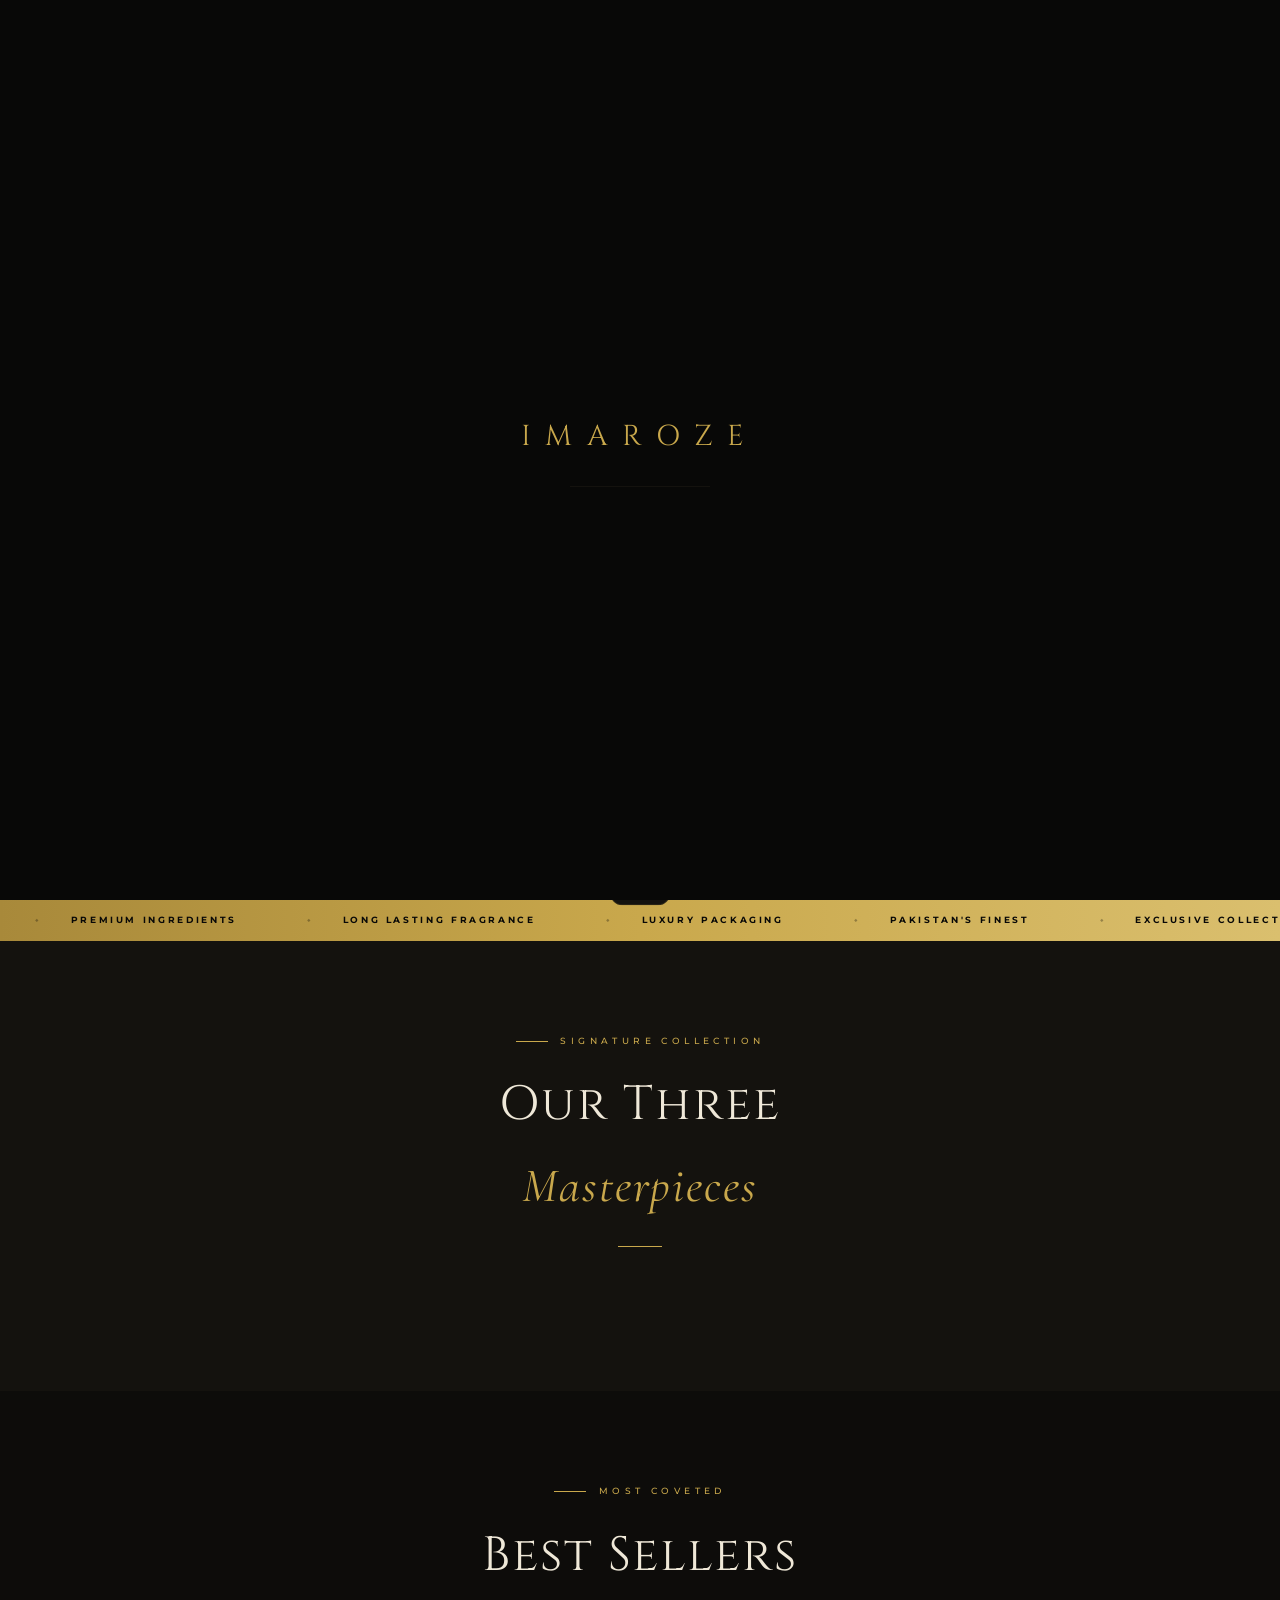
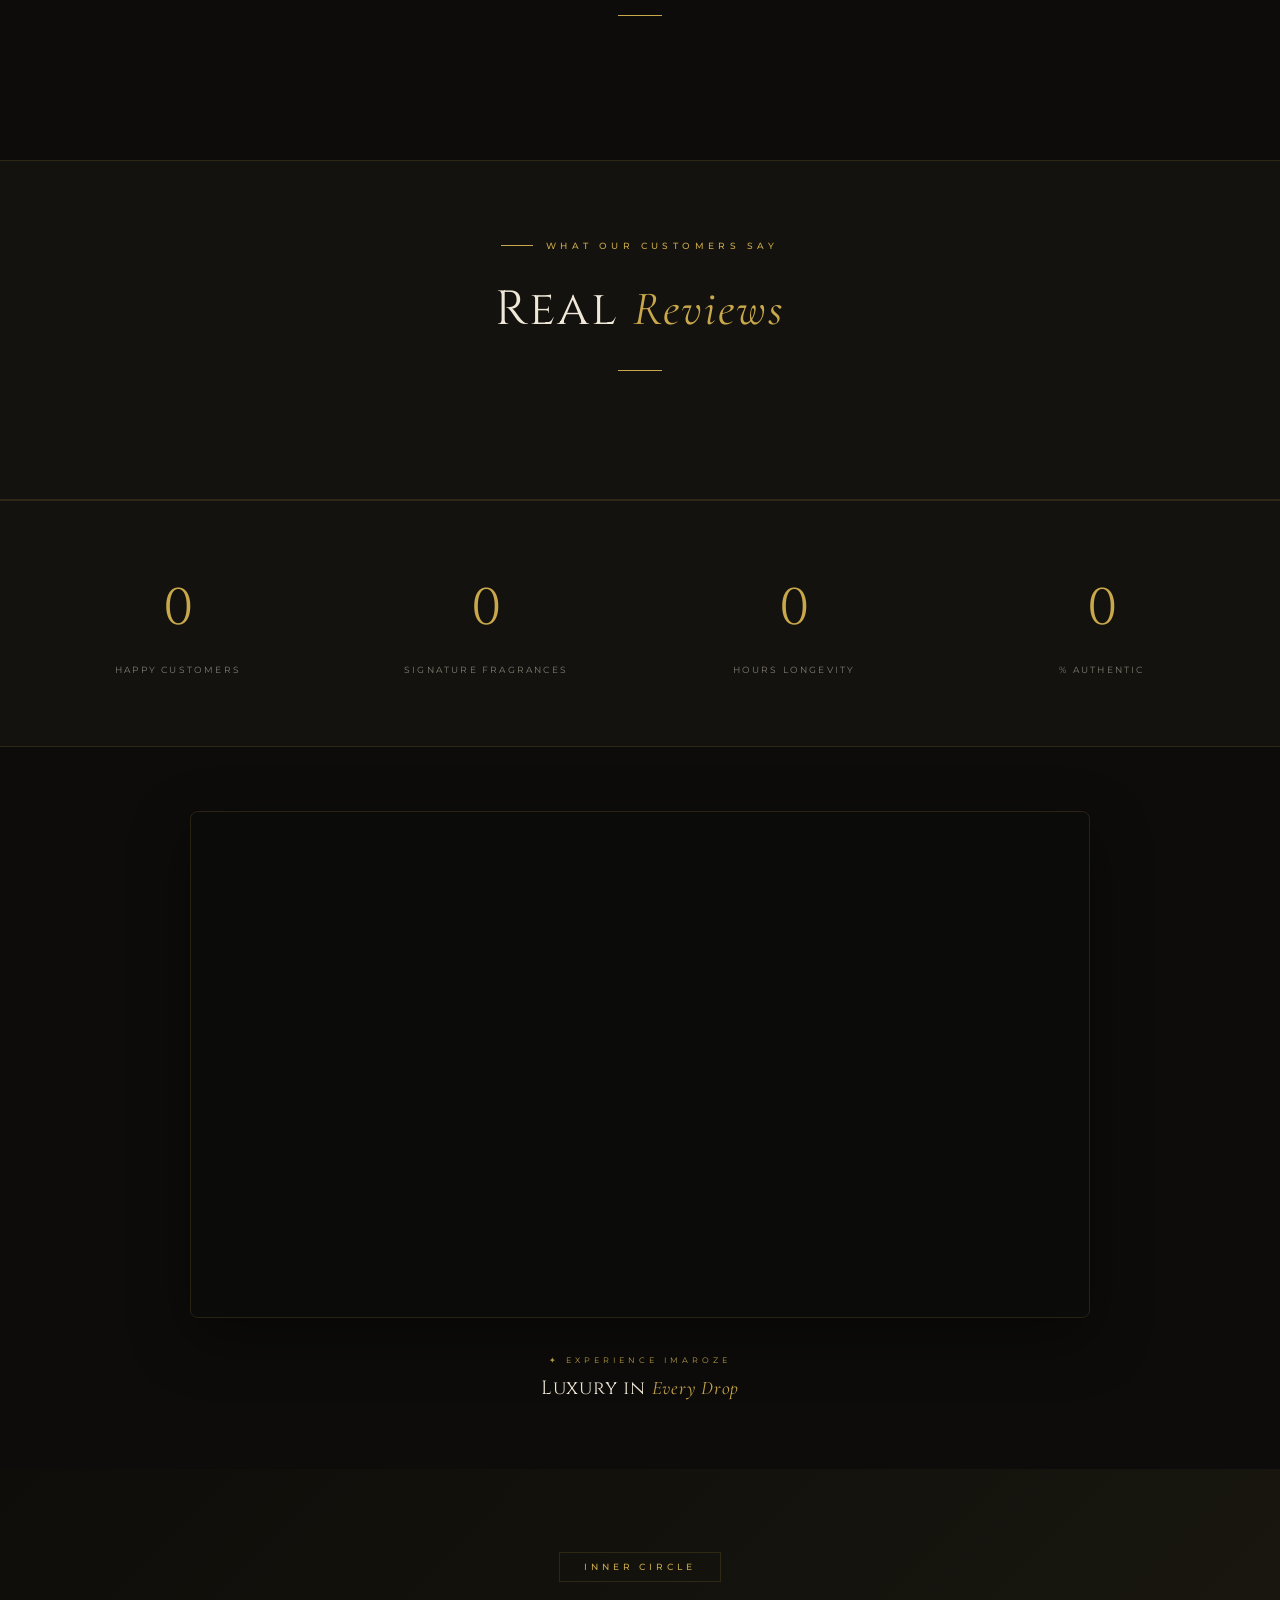
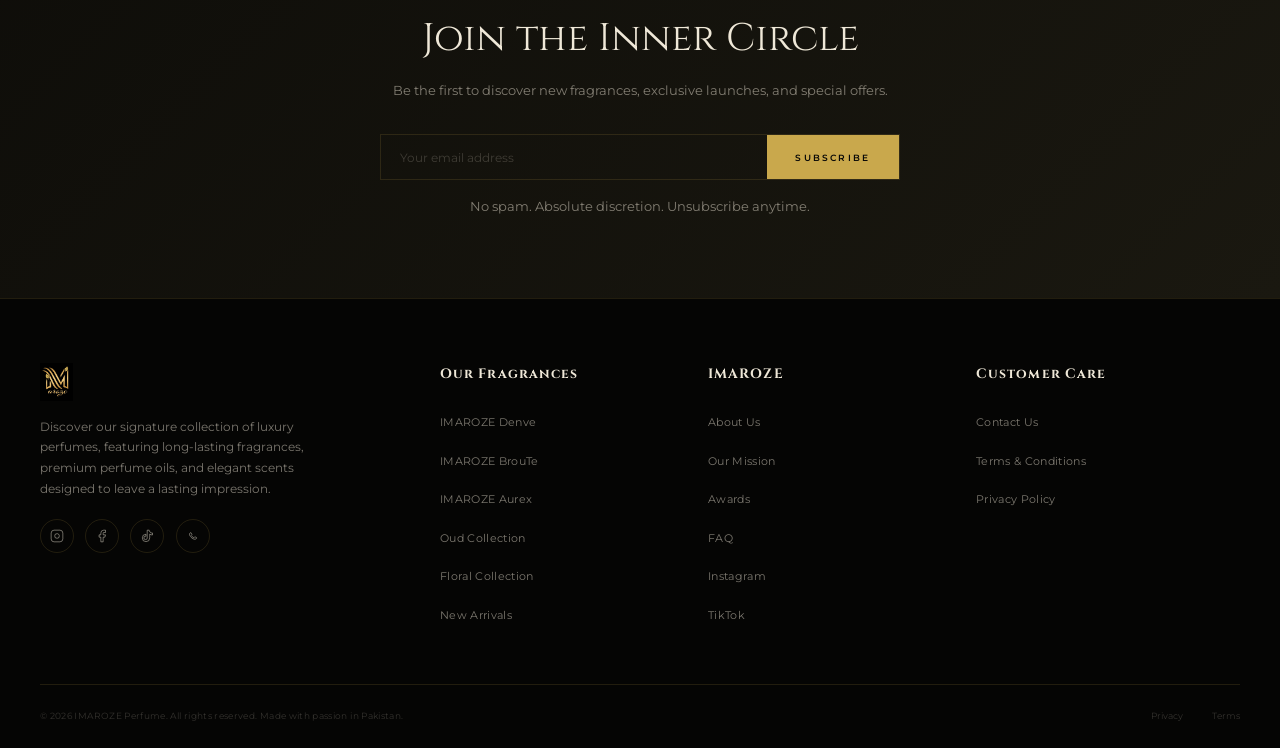
==== index.html @ 6829b05d "Update print statement from 'Hello' to 'Goodbye'" ====
<!DOCTYPE html>
<html lang="en">
<head>
<meta charset="UTF-8">
<meta name="viewport" content="width=device-width, initial-scale=1.0">
<meta name="description" content="IMAROZE Perfume — Luxury long-lasting fragrances in Pakistan. Shop Denve, BrouTe, Aurex. Premium Eau De Parfum.">
<title>IMAROZE | Luxury Perfumes Pakistan</title>
<link href="https://fonts.googleapis.com/css2?family=Cinzel:wght@400;500;600;700&family=Cormorant+Garamond:ital,wght@0,300;0,400;0,500;0,600;1,300;1,400&family=Montserrat:wght@200;300;400;500;600;700&display=swap" rel="stylesheet">

<style>
/* ========== ROOT ========== */
:root {
  --black: #080807;
  --black2: #0d0c0a;
  --black3: #14120e;
  --gold: #C9A84C;
  --gold-hi: #DABF6E;
  --gold-lo: #A8893A;
  --gold-line: rgba(201,168,76,0.15);
  --cream: #EFE8D8;
  --cream-dim: rgba(239,232,216,0.5);
  --fd: 'Cinzel', serif;
  --fb: 'Cormorant Garamond', serif;
  --fu: 'Montserrat', sans-serif;
}

*{margin:0;padding:0;box-sizing:border-box}
html{scroll-behavior:smooth}
body{background:var(--black);color:var(--cream);font-family:var(--fb);font-size:18px;line-height:1.7;overflow-x:hidden}
img{display:block;max-width:100%}
a{text-decoration:none;color:inherit}
ul{list-style:none}
button{border:none;cursor:pointer;font-family:inherit}

.container{max-width:1320px;margin:0 auto;padding:0 2.5rem}
@media(max-width:768px){.container{padding:0 1.5rem}}
@media(max-width:480px){.container{padding:0 1rem}}

/* ========== BUTTONS ========== */
.btn-gold{display:inline-flex;align-items:center;gap:0.6rem;font-family:var(--fu);font-size:0.6rem;font-weight:600;letter-spacing:0.3em;text-transform:uppercase;color:#080807;background:linear-gradient(135deg,#DABF6E,#C9A84C,#A8893A);padding:1rem 2.5rem;border:none;cursor:pointer;transition:all 0.4s ease;text-decoration:none}
.btn-gold:hover{transform:translateY(-3px);box-shadow:0 12px 40px rgba(201,168,76,0.3)}

.btn-ghost{display:inline-flex;align-items:center;gap:0.6rem;font-family:var(--fu);font-size:0.6rem;font-weight:500;letter-spacing:0.3em;text-transform:uppercase;color:var(--cream);background:transparent;border:1px solid var(--gold-line);padding:1rem 2.5rem;cursor:pointer;transition:all 0.4s ease;text-decoration:none}
.btn-ghost:hover{border-color:var(--gold);color:var(--gold);background:rgba(201,168,76,0.06)}

/* ========== SECTION HEAD ========== */
.section-head{text-align:center;margin-bottom:4rem}
.section-head .eyebrow{font-family:var(--fu);font-size:0.55rem;font-weight:500;letter-spacing:0.5em;text-transform:uppercase;color:var(--gold);display:inline-flex;align-items:center;gap:0.8rem}
.section-head .eyebrow::before{content:'';width:32px;height:1px;background:var(--gold)}
.section-head h2{font-family:var(--fd);font-size:clamp(2rem,4vw,3rem);font-weight:400;margin-top:0.8rem;letter-spacing:0.04em}
.section-head h2 em{font-style:italic;color:var(--gold);font-family:var(--fb)}
.section-head .rule{width:44px;height:1px;background:var(--gold);margin:1.2rem auto}

/* ========== DISCOUNT BADGE ========== */
.discount-badge {
  position: absolute;
  top: 0.8rem;
  right: 0.8rem;
  z-index: 3;
  background: #e74c3c;
  color: #fff;
  font-family: var(--fu);
  font-size: 0.5rem;
  font-weight: 700;
  letter-spacing: 0.08em;
  padding: 0.2rem 0.6rem;
  border-radius: 3px;
  box-shadow: 0 4px 15px rgba(231,76,60,0.3);
  animation: pulseBadge 2s ease-in-out infinite;
}

@keyframes pulseBadge {
  0%, 100% { transform: scale(1); }
  50% { transform: scale(1.05); }
}

/* ========== PRICE WITH DISCOUNT ========== */
.price-discount {
  display: flex;
  align-items: baseline;
  gap: 0.6rem;
  flex-wrap: wrap;
  margin-top: 0.5rem;
}

.price-discount .discounted {
  font-family: var(--fd);
  font-size: 1.2rem;
  color: #e74c3c;
}

.price-discount .original {
  font-family: var(--fu);
  font-size: 0.7rem;
  color: var(--cream-dim);
  text-decoration: line-through;
  opacity: 0.6;
}

.price-discount .tag {
  font-family: var(--fu);
  font-size: 0.45rem;
  font-weight: 700;
  color: #e74c3c;
  background: rgba(231,76,60,0.1);
  padding: 0.1rem 0.4rem;
  border-radius: 2px;
  border: 1px solid rgba(231,76,60,0.2);
}

/* ========== NAVBAR ========== */
#navbar {
  position: fixed;
  top: 0;
  left: 0;
  right: 0;
  z-index: 500;
  padding: 1.2rem 0;
  transition: all 0.4s;
  background: rgba(8,8,7,0.96);
  backdrop-filter: blur(24px);
  border-bottom: 1px solid var(--gold-line);
}

#navbar.scrolled {
  background: rgba(8,8,7,0.98);
}

.nav-inner {
  display: flex;
  align-items: center;
  justify-content: space-between;
}

.nav-logo img {
  height: 40px;
  width: auto;
}

.nav-links {
  display: flex;
  gap: 2.2rem;
  list-style: none;
}

.nav-links a {
  font-family: var(--fu);
  font-size: 0.6rem;
  font-weight: 500;
  letter-spacing: 0.2em;
  text-transform: uppercase;
  color: var(--cream-dim);
  transition: color 0.3s;
  position: relative;
  text-decoration: none;
}

.nav-links a::after {
  content: '';
  position: absolute;
  bottom: -2px;
  left: 0;
  right: 0;
  height: 1px;
  background: var(--gold);
  transform: scaleX(0);
  transition: transform 0.35s;
}

.nav-links a:hover,
.nav-links a.active {
  color: var(--gold);
}

.nav-links a:hover::after,
.nav-links a.active::after {
  transform: scaleX(1);
}

.nav-actions {
  display: flex;
  gap: 1rem;
  align-items: center;
}

.nav-btn {
  color: var(--cream-dim);
  font-size: 1.2rem;
  background: none;
  border: none;
  cursor: pointer;
  position: relative;
  transition: color 0.3s;
  text-decoration: none;
}

.nav-btn:hover {
  color: var(--gold);
}

.cart-badge {
  position: absolute;
  top: -8px;
  right: -8px;
  background: var(--gold);
  color: #080807;
  font-family: var(--fu);
  font-size: 0.45rem;
  font-weight: 700;
  width: 18px;
  height: 18px;
  border-radius: 50%;
  display: flex;
  align-items: center;
  justify-content: center;
}

.hamburger {
  display: none;
  flex-direction: column;
  gap: 4px;
  background: none;
  border: none;
  cursor: pointer;
  padding: 4px;
}

.hamburger span {
  display: block;
  width: 24px;
  height: 2px;
  background: var(--gold);
  transition: all 0.3s;
}

@media (max-width: 900px) {
  .nav-links {
    display: none;
  }
  .hamburger {
    display: flex;
  }
}

/* ========== MOBILE MENU ========== */
.mobile-menu {
  position: fixed;
  inset: 0;
  background: rgba(8,8,7,0.98);
  backdrop-filter: blur(30px);
  z-index: 499;
  display: flex;
  flex-direction: column;
  align-items: center;
  justify-content: center;
  gap: 2rem;
  transform: translateX(100%);
  transition: transform 0.5s;
}

.mobile-menu.open {
  transform: translateX(0);
}

.mobile-menu a {
  font-family: var(--fd);
  font-size: 1.5rem;
  color: var(--cream);
  transition: color 0.3s;
  letter-spacing: 0.08em;
  text-decoration: none;
}

.mobile-menu a:hover {
  color: var(--gold);
}

.mobile-menu .social-links {
  display: flex;
  gap: 1rem;
  margin-top: 1.5rem;
  flex-wrap: wrap;
  justify-content: center;
}

.mobile-menu .social-links a {
  font-family: var(--fu);
  font-size: 0.55rem;
  letter-spacing: 0.2em;
  text-transform: uppercase;
  color: var(--gold);
  border: 1px solid var(--gold-line);
  padding: 0.6rem 1.2rem;
  transition: all 0.3s;
  text-decoration: none;
}

.mobile-menu .social-links a:hover {
  background: rgba(201,168,76,0.06);
}

/* ========== HERO ========== */
#hero {
  min-height: 100vh;
  display: flex;
  align-items: center;
  position: relative;
  overflow: hidden;
  padding-top: 80px;
}

.hero-bg-image {
  position: absolute;
  inset: 0;
  z-index: 0;
  background-size: cover;
  background-position: center;
  background-repeat: no-repeat;
  transform: scale(1.05);
  animation: heroBgZoom 20s ease-in-out infinite;
}

@keyframes heroBgZoom {
  0%, 100% { transform: scale(1.05); }
  50% { transform: scale(1.12); }
}

.hero-overlay {
  position: absolute;
  inset: 0;
  z-index: 1;
  background:
    linear-gradient(135deg, rgba(8,8,7,0.92) 0%, rgba(8,8,7,0.75) 50%, rgba(8,8,7,0.88) 100%);
  backdrop-filter: blur(2px);
}

.hero-glow-effect {
  position: absolute;
  inset: 0;
  z-index: 1;
  background:
    radial-gradient(ellipse 50% 50% at 30% 80%, rgba(201,168,76,0.06) 0%, transparent 60%),
    radial-gradient(ellipse 40% 40% at 70% 20%, rgba(201,168,76,0.04) 0%, transparent 50%),
    radial-gradient(ellipse 60% 60% at 50% 50%, rgba(201,168,76,0.03) 0%, transparent 70%);
  pointer-events: none;
}

.hero-glow-effect::before {
  content: '';
  position: absolute;
  inset: 0;
  background-image:
    radial-gradient(1.5px 1.5px at 15% 25%, rgba(201,168,76,0.12), transparent),
    radial-gradient(1px 1px at 35% 75%, rgba(201,168,76,0.08), transparent),
    radial-gradient(1.5px 1.5px at 55% 15%, rgba(201,168,76,0.1), transparent),
    radial-gradient(1px 1px at 75% 65%, rgba(201,168,76,0.06), transparent),
    radial-gradient(1.5px 1.5px at 90% 35%, rgba(201,168,76,0.09), transparent),
    radial-gradient(1px 1px at 8% 55%, rgba(201,168,76,0.07), transparent),
    radial-gradient(1.5px 1.5px at 45% 90%, rgba(201,168,76,0.05), transparent);
  background-size: 100% 100%;
  background-repeat: no-repeat;
  pointer-events: none;
}

.hero-grid {
  display: grid;
  grid-template-columns: 1fr 1fr;
  gap: 4rem;
  align-items: center;
  position: relative;
  z-index: 2;
}

@media (max-width: 992px) {
  .hero-grid {
    grid-template-columns: 1fr;
    gap: 2rem;
    text-align: center;
  }
}

.hero-content {
  max-width: 580px;
}

@media (max-width: 992px) {
  .hero-content {
    max-width: 100%;
  }
}

.hero-tag {
  font-family: var(--fu);
  font-size: 0.55rem;
  font-weight: 400;
  letter-spacing: 0.6em;
  text-transform: uppercase;
  color: var(--gold);
  margin-bottom: 1.5rem;
  opacity: 0.8;
}

.hero-title {
  font-family: var(--fd);
  line-height: 1.05;
  margin-bottom: 1.5rem;
}

.hero-title-main {
  display: block;
  font-size: clamp(2.2rem, 5vw, 4rem);
  font-weight: 400;
  color: var(--cream);
  letter-spacing: 0.02em;
}

.hero-title-accent {
  display: block;
  font-size: clamp(2.8rem, 6.5vw, 5.2rem);
  font-weight: 300;
  font-style: italic;
  color: var(--gold);
  font-family: var(--fb);
  letter-spacing: 0.01em;
  margin-top: 0.2rem;
  position: relative;
}

.hero-title-accent::after {
  content: '';
  position: absolute;
  bottom: -0.5rem;
  left: 0;
  width: 60px;
  height: 2px;
  background: var(--gold);
}

@media (max-width: 992px) {
  .hero-title-accent::after {
    left: 50%;
    transform: translateX(-50%);
  }
}

.hero-desc {
  font-family: var(--fb);
  font-size: 1.05rem;
  font-weight: 300;
  color: var(--cream-dim);
  line-height: 1.85;
  max-width: 420px;
  margin-bottom: 2.2rem;
  letter-spacing: 0.03em;
}

@media (max-width: 992px) {
  .hero-desc {
    max-width: 100%;
    margin-left: auto;
    margin-right: auto;
  }
}

.hero-buttons {
  display: flex;
  gap: 1.2rem;
  flex-wrap: wrap;
  margin-bottom: 2.5rem;
}

@media (max-width: 992px) {
  .hero-buttons {
    justify-content: center;
  }
}

.btn-primary {
  display: inline-flex;
  align-items: center;
  gap: 0.6rem;
  font-family: var(--fu);
  font-size: 0.6rem;
  font-weight: 600;
  letter-spacing: 0.3em;
  text-transform: uppercase;
  color: #080807;
  background: linear-gradient(135deg, #DABF6E, #C9A84C, #A8893A);
  padding: 1rem 2.8rem;
  border: none;
  cursor: pointer;
  transition: all 0.4s ease;
  text-decoration: none;
  position: relative;
  overflow: hidden;
}

.btn-primary::before {
  content: '';
  position: absolute;
  inset: 0;
  background: rgba(255,255,255,0.12);
  transform: translateX(-100%);
  transition: transform 0.6s ease;
}

.btn-primary:hover::before {
  transform: translateX(0);
}

.btn-primary:hover {
  transform: translateY(-3px);
  box-shadow: 0 12px 40px rgba(201,168,76,0.35);
}

.btn-secondary {
  display: inline-flex;
  align-items: center;
  gap: 0.6rem;
  font-family: var(--fu);
  font-size: 0.6rem;
  font-weight: 500;
  letter-spacing: 0.3em;
  text-transform: uppercase;
  color: var(--cream);
  background: transparent;
  border: 1px solid rgba(201,168,76,0.2);
  padding: 1rem 2.8rem;
  cursor: pointer;
  transition: all 0.4s ease;
  text-decoration: none;
}

.btn-secondary:hover {
  border-color: var(--gold);
  color: var(--gold);
  background: rgba(201,168,76,0.06);
}

.hero-trust {
  display: flex;
  gap: 2rem;
  flex-wrap: wrap;
  padding-top: 0.5rem;
}

.hero-trust span {
  font-family: var(--fu);
  font-size: 0.5rem;
  font-weight: 400;
  letter-spacing: 0.15em;
  text-transform: uppercase;
  color: var(--cream-dim);
  opacity: 0.5;
  position: relative;
}

.hero-trust span::after {
  content: '';
  position: absolute;
  right: -1rem;
  top: 50%;
  transform: translateY(-50%);
  width: 1px;
  height: 12px;
  background: rgba(201,168,76,0.15);
}

.hero-trust span:last-child::after {
  display: none;
}

@media (max-width: 480px) {
  .hero-trust {
    gap: 1.2rem;
  }
  .hero-trust span {
    font-size: 0.42rem;
  }
  .hero-trust span::after {
    right: -0.6rem;
    height: 8px;
  }
}

.hero-visual {
  display: flex;
  justify-content: center;
  align-items: center;
  position: relative;
}

.hero-image-wrapper {
  position: relative;
  width: min(30vw, 380px);
}

@media (max-width: 992px) {
  .hero-image-wrapper {
    width: min(50vw, 280px);
  }
}

@media (max-width: 480px) {
  .hero-image-wrapper {
    width: min(60vw, 200px);
  }
}

.hero-glow {
  position: absolute;
  inset: -40px;
  background: radial-gradient(ellipse at 50% 50%, rgba(201,168,76,0.15) 0%, transparent 70%);
  border-radius: 50%;
  animation: glowPulse 4s ease-in-out infinite;
}

@keyframes glowPulse {
  0%, 100% { opacity: 0.5; transform: scale(1); }
  50% { opacity: 1; transform: scale(1.05); }
}

.hero-image {
  width: 100%;
  height: auto;
  object-fit: contain;
  position: relative;
  z-index: 2;
  filter: drop-shadow(0 20px 60px rgba(201,168,76,0.08));
}

.hero-badge {
  position: absolute;
  top: -10px;
  right: -10px;
  background: #e74c3c;
  color: #fff;
  font-family: var(--fu);
  font-size: 0.55rem;
  font-weight: 700;
  letter-spacing: 0.1em;
  text-transform: uppercase;
  padding: 0.4rem 0.8rem;
  z-index: 3;
  border-radius: 2px;
  box-shadow: 0 4px 15px rgba(231,76,60,0.3);
  animation: pulseBadge 2s ease-in-out infinite;
}

.hero-scroll-indicator {
  position: absolute;
  bottom: 2.5rem;
  left: 50%;
  transform: translateX(-50%);
  display: flex;
  flex-direction: column;
  align-items: center;
  gap: 0.6rem;
  z-index: 3;
  opacity: 0.5;
}

.hero-scroll-indicator span {
  font-family: var(--fu);
  font-size: 0.45rem;
  letter-spacing: 0.3em;
  text-transform: uppercase;
  color: var(--cream-dim);
}

.scroll-line {
  width: 1px;
  height: 30px;
  background: linear-gradient(to bottom, var(--gold), transparent);
  animation: scrollPulse 2s ease-in-out infinite;
}

@keyframes scrollPulse {
  0%, 100% { opacity: 0.3; transform: scaleY(1); }
  50% { opacity: 1; transform: scaleY(1.2); }
}

@media (max-width: 768px) {
  .hero-scroll-indicator {
    display: none;
  }
}

@media (max-width: 992px) {
  .hero-title-main {
    font-size: clamp(2rem, 4vw, 2.8rem);
  }
  .hero-title-accent {
    font-size: clamp(2.4rem, 5vw, 3.8rem);
  }
  .hero-desc {
    font-size: 0.95rem;
  }
  .hero-tag {
    font-size: 0.5rem;
  }
}

@media (max-width: 480px) {
  .hero-buttons {
    flex-direction: column;
    align-items: center;
  }
  .btn-primary, .btn-secondary {
    width: 100%;
    justify-content: center;
    padding: 0.9rem 1.5rem;
    font-size: 0.55rem;
  }
  .hero-trust {
    justify-content: center;
  }
}

/* ========== MARQUEE ========== */
.marquee-section{background:linear-gradient(90deg,#A8893A,#C9A84C,#DABF6E,#C9A84C,#A8893A);background-size:200% 100%;padding:0.8rem 0;overflow:hidden;animation:shimmerBg 5s ease-in-out infinite}
@keyframes shimmerBg{0%,100%{background-position:0% 50%}50%{background-position:100% 50%}}
.marquee-track{display:flex;white-space:nowrap;animation:marqueeScroll 22s linear infinite;width:max-content}
.marquee-track:hover{animation-play-state:paused}
.marquee-item{font-family:var(--fu);font-size:0.55rem;font-weight:700;letter-spacing:0.3em;text-transform:uppercase;color:#080807;padding:0 2.2rem;transition:all 0.3s}
.marquee-item::before{content:'◆';margin-right:1.8rem;opacity:0.3;font-size:0.4rem;vertical-align:middle}
.marquee-item:hover{transform:scale(1.05)}
@keyframes marqueeScroll{0%{transform:translateX(0)}100%{transform:translateX(-50%)}}

/* ========== FEATURED PRODUCTS ========== */
#featured{padding:5rem 0;background:var(--black3)}
.products-grid{display:grid;grid-template-columns:repeat(3,1fr);gap:2rem}
@media(max-width:992px){.products-grid{grid-template-columns:repeat(2,1fr)}}
@media(max-width:600px){.products-grid{grid-template-columns:1fr}}

.product-card{background:var(--black2);border:1px solid var(--gold-line);overflow:hidden;transition:all 0.4s;cursor:default;position:relative}
.product-card:hover{border-color:rgba(201,168,76,0.4);transform:translateY(-8px);box-shadow:0 20px 60px rgba(201,168,76,0.08)}
.product-card .img{aspect-ratio:3/4;overflow:hidden;background:linear-gradient(145deg,#100f0a,#1a1810)}
.product-card .img img{width:100%;height:100%;object-fit:cover;transition:transform 0.7s}
.product-card:hover .img img{transform:scale(1.04)}
.product-card .info{padding:1.5rem}
.product-card .info h3{font-family:var(--fd);font-size:1rem;color:var(--cream);letter-spacing:0.04em;margin-bottom:0.2rem}
.product-card .info .notes{font-family:var(--fu);font-size:0.5rem;color:var(--gold);text-transform:uppercase;letter-spacing:0.12em}
.product-card .info .stars{font-family:var(--fu);font-size:0.8rem;color:var(--gold);letter-spacing:0.1rem;margin-top:0.3rem}
.product-card .info .desc{font-family:var(--fu);font-size:0.7rem;color:var(--cream-dim);line-height:1.6;margin-top:0.3rem;display:-webkit-box;-webkit-line-clamp:3;-webkit-box-orient:vertical;overflow:hidden}
.product-card .info .btn-add{width:100%;font-family:var(--fu);font-size:0.5rem;font-weight:600;letter-spacing:0.25em;text-transform:uppercase;color:var(--gold);background:transparent;border:1px solid var(--gold-line);padding:0.7rem;transition:all 0.3s;cursor:pointer;margin-top:0.8rem}
.product-card .info .btn-add:hover{background:var(--gold);color:#080807}
.product-card .info .product-actions{display:flex;gap:0.5rem;margin-top:0.5rem}
.product-card .info .product-actions button{flex:1;font-family:var(--fu);font-size:0.4rem;font-weight:500;letter-spacing:0.15em;text-transform:uppercase;color:var(--cream-dim);background:transparent;border:1px solid var(--gold-line);padding:0.5rem;transition:all 0.3s;cursor:pointer;border-radius:2px}
.product-card .info .product-actions button:hover{border-color:var(--gold);color:var(--gold);background:rgba(201,168,76,0.05)}

/* ========== PRODUCT MODAL ========== */
.product-modal {
  position: fixed;
  inset: 0;
  z-index: 9999;
  display: none;
  align-items: center;
  justify-content: center;
  padding: 1.5rem;
}

.product-modal.active {
  display: flex;
}

.modal-overlay {
  position: absolute;
  inset: 0;
  background: rgba(0, 0, 0, 0.88);
  backdrop-filter: blur(12px);
  cursor: pointer;
}

.modal-container {
  position: relative;
  background: var(--black2);
  border: 1px solid var(--gold-line);
  max-width: 900px;
  width: 100%;
  max-height: 90vh;
  overflow-y: auto;
  border-radius: 4px;
  animation: modalFadeIn 0.4s ease;
}

@keyframes modalFadeIn {
  from {
    opacity: 0;
    transform: scale(0.95) translateY(20px);
  }
  to {
    opacity: 1;
    transform: scale(1) translateY(0);
  }
}

.modal-close {
  position: absolute;
  top: 1rem;
  right: 1rem;
  width: 38px;
  height: 38px;
  background: rgba(8, 8, 7, 0.85);
  border: 1px solid var(--gold-line);
  color: var(--gold);
  font-size: 1.2rem;
  cursor: pointer;
  z-index: 10;
  display: flex;
  align-items: center;
  justify-content: center;
  transition: all 0.3s;
  border-radius: 50%;
}

.modal-close:hover {
  background: var(--gold);
  color: var(--black);
}

.modal-grid {
  display: grid;
  grid-template-columns: 1fr 1fr;
  gap: 0;
}

@media (max-width: 700px) {
  .modal-grid {
    grid-template-columns: 1fr;
  }
  .modal-image {
    aspect-ratio: 16/9;
  }
}

.modal-image {
  aspect-ratio: 3/4;
  overflow: hidden;
  background: linear-gradient(145deg, #100f0a, #1a1810);
}

.modal-image img {
  width: 100%;
  height: 100%;
  object-fit: cover;
}

.modal-details {
  padding: 2.5rem 2.2rem;
  display: flex;
  flex-direction: column;
  gap: 0.8rem;
}

.modal-details h2 {
  font-family: var(--fd);
  font-size: 1.6rem;
  color: var(--cream);
  letter-spacing: 0.05em;
}

.modal-notes-label {
  font-family: var(--fu);
  font-size: 0.55rem;
  font-weight: 600;
  letter-spacing: 0.3em;
  text-transform: uppercase;
  color: var(--gold);
  margin-top: 0.3rem;
}

.modal-notes {
  font-family: var(--fb);
  font-size: 1.05rem;
  font-style: italic;
  color: var(--cream-dim);
}

.modal-desc {
  font-family: var(--fu);
  font-size: 0.82rem;
  color: var(--cream-dim);
  line-height: 1.85;
  letter-spacing: 0.02em;
}

.modal-price-row {
  display: flex;
  align-items: baseline;
  gap: 1.2rem;
  margin-top: 0.3rem;
}

.modal-price {
  font-family: var(--fd);
  font-size: 1.8rem;
  color: var(--gold);
}

.modal-size {
  font-family: var(--fu);
  font-size: 0.65rem;
  letter-spacing: 0.15em;
  color: var(--cream-dim);
}

.modal-stars {
  font-family: var(--fu);
  font-size: 1.1rem;
  color: var(--gold);
  letter-spacing: 0.1rem;
}

.modal-qty {
  display: flex;
  align-items: center;
  gap: 1.5rem;
  margin-top: 0.3rem;
}

.qty-label {
  font-family: var(--fu);
  font-size: 0.6rem;
  font-weight: 600;
  letter-spacing: 0.25em;
  text-transform: uppercase;
  color: var(--cream-dim);
}

.qty-controls {
  display: flex;
  align-items: center;
  gap: 0.8rem;
}

.qty-btn {
  width: 32px;
  height: 32px;
  border: 1px solid var(--gold-line);
  background: transparent;
  color: var(--gold);
  font-size: 1.2rem;
  cursor: pointer;
  transition: all 0.3s;
  display: flex;
  align-items: center;
  justify-content: center;
}

.qty-btn:hover {
  background: var(--gold);
  color: var(--black);
}

.qty-num {
  font-family: var(--fd);
  font-size: 1.1rem;
  color: var(--cream);
  min-width: 30px;
  text-align: center;
}

.modal-add-btn {
  width: 100%;
  font-family: var(--fu);
  font-size: 0.65rem;
  font-weight: 700;
  letter-spacing: 0.25em;
  text-transform: uppercase;
  color: var(--black);
  background: linear-gradient(135deg, var(--gold-hi), var(--gold), var(--gold-lo));
  border: none;
  padding: 1rem;
  cursor: pointer;
  transition: all 0.3s;
  margin-top: 0.5rem;
}

.modal-add-btn:hover {
  transform: translateY(-2px);
  box-shadow: 0 8px 30px rgba(201,168,76,0.3);
}

.modal-price .modal-original-price {
  font-family: var(--fu);
  font-size: 0.8rem;
  color: var(--cream-dim);
  text-decoration: line-through;
  opacity: 0.6;
  margin-left: 0.5rem;
  font-weight: 300;
}

.modal-price .modal-discount-tag {
  font-family: var(--fu);
  font-size: 0.55rem;
  font-weight: 700;
  color: #e74c3c;
  background: rgba(231,76,60,0.1);
  padding: 0.15rem 0.5rem;
  border-radius: 2px;
  border: 1px solid rgba(231,76,60,0.2);
  margin-left: 0.5rem;
}

@media (max-width: 700px) {
  .modal-container {
    max-width: 95%;
  }
  .modal-details {
    padding: 1.8rem 1.5rem;
  }
  .modal-details h2 {
    font-size: 1.3rem;
  }
  .modal-price {
    font-size: 1.5rem;
  }
  .modal-close {
    top: 0.8rem;
    right: 0.8rem;
    width: 34px;
    height: 34px;
    font-size: 1rem;
  }
}

@media (max-width: 480px) {
  .modal-details {
    padding: 1.2rem 1rem;
  }
  .modal-details h2 {
    font-size: 1.1rem;
  }
  .modal-price {
    font-size: 1.3rem;
  }
  .modal-notes {
    font-size: 0.9rem;
  }
  .modal-desc {
    font-size: 0.75rem;
  }
  .modal-qty {
    gap: 1rem;
  }
}

/* ========== BEST SELLERS ========== */
#bestsellers{padding:5rem 0;background:var(--black2)}
.bs-wrapper{overflow:hidden;position:relative;margin-top:1.5rem}
.bs-track{display:flex;gap:1.5rem;width:max-content;animation:bsScroll 20s linear infinite}
.bs-track:hover{animation-play-state:paused}
.bs-item{min-width:200px;max-width:200px;background:var(--black3);border:1px solid var(--gold-line);padding:1.2rem;text-align:center;transition:all 0.3s;cursor:pointer;flex-shrink:0;position:relative}
.bs-item:hover{border-color:var(--gold);transform:translateY(-5px);box-shadow:0 10px 30px rgba(201,168,76,0.08)}
.bs-item img{width:100%;height:140px;object-fit:cover;margin-bottom:0.8rem}
.bs-item .name{font-family:var(--fd);font-size:0.85rem;color:var(--cream);letter-spacing:0.04em}
.bs-item .price{margin-top:0.3rem;display:flex;align-items:baseline;justify-content:center;gap:0.5rem;flex-wrap:wrap}
.bs-item .price .discounted{font-family:var(--fd);font-size:1rem;color:#e74c3c}
.bs-item .price .original{font-family:var(--fu);font-size:0.6rem;color:var(--cream-dim);text-decoration:line-through;opacity:0.6}
.bs-item .price .tag{font-family:var(--fu);font-size:0.4rem;font-weight:700;color:#e74c3c;background:rgba(231,76,60,0.1);padding:0.1rem 0.35rem;border-radius:2px;border:1px solid rgba(231,76,60,0.2)}
.bs-item .bs-discount-badge{position:absolute;top:0.5rem;right:0.5rem;background:#e74c3c;color:#fff;font-family:var(--fu);font-size:0.4rem;font-weight:700;padding:0.15rem 0.4rem;border-radius:2px}

@keyframes bsScroll {
  0% { transform: translateX(0); }
  100% { transform: translateX(-50%); }
}

@media (max-width: 768px) {
  .bs-item{min-width:160px;max-width:160px;padding:1rem}
  .bs-item img{height:110px}
  .bs-item .name{font-size:0.75rem}
  .bs-item .price .discounted{font-size:0.85rem}
}

@media (max-width: 480px) {
  .bs-item{min-width:140px;max-width:140px;padding:0.8rem}
  .bs-item img{height:90px}
  .bs-item .name{font-size:0.65rem}
  .bs-item .price .discounted{font-size:0.75rem}
}

/* ========== STATS ========== */
#stats{padding:4rem 0;background:var(--black3);border-top:1px solid var(--gold-line);border-bottom:1px solid var(--gold-line)}
.stats-grid{display:grid;grid-template-columns:repeat(4,1fr);gap:2rem;text-align:center}
@media(max-width:768px){.stats-grid{grid-template-columns:repeat(2,1fr);gap:2.5rem}}
@media(max-width:480px){.stats-grid{grid-template-columns:1fr}}
.stat-item .number{font-family:var(--fd);font-size:clamp(2.5rem,4vw,3.8rem);color:var(--gold);display:block;font-weight:400}
.stat-item .label{font-family:var(--fu);font-size:0.55rem;letter-spacing:0.25em;text-transform:uppercase;color:var(--cream-dim);margin-top:0.3rem}

/* ========== VIDEO SECTION ========== */
#video-section{padding:4rem 0;background:var(--black2);position:relative}
.video-wrapper{max-width:900px;margin:0 auto}
.video-container{position:relative;aspect-ratio:16/9;border-radius:8px;overflow:hidden;border:1px solid var(--gold-line);box-shadow:0 20px 60px rgba(0,0,0,0.4)}
.video-container video{width:100%;height:100%;object-fit:cover;display:block}
.video-overlay{position:absolute;inset:0;background:rgba(8,8,7,0.2);transition:all 0.4s ease}
.video-container:hover .video-overlay{background:rgba(8,8,7,0.1)}
.video-play-btn{position:absolute;top:50%;left:50%;transform:translate(-50%,-50%);width:70px;height:70px;border-radius:50%;background:rgba(201,168,76,0.15);border:2px solid rgba(201,168,76,0.4);color:var(--gold);font-size:1.8rem;cursor:pointer;display:flex;align-items:center;justify-content:center;transition:all 0.4s ease;backdrop-filter:blur(4px);z-index:2}
.video-play-btn:hover{background:rgba(201,168,76,0.25);border-color:var(--gold);transform:translate(-50%,-50%) scale(1.1);box-shadow:0 0 40px rgba(201,168,76,0.15)}
.video-play-btn .play-icon{margin-left:4px}
.video-caption{text-align:center;margin-top:1.5rem}
.video-caption .caption-eyebrow{font-family:var(--fu);font-size:0.5rem;font-weight:400;letter-spacing:0.5em;text-transform:uppercase;color:var(--gold);display:inline-block;margin-bottom:0.3rem}
.video-caption h3{font-family:var(--fd);font-size:1.2rem;font-weight:400;color:var(--cream);letter-spacing:0.04em}
.video-caption h3 span{color:var(--gold);font-style:italic;font-family:var(--fb)}

@media (max-width: 768px) {
  #video-section{padding:2rem 0}
  .video-play-btn{width:55px;height:55px;font-size:1.4rem}
  .video-caption h3{font-size:1rem}
}
@media (max-width: 480px) {
  .video-play-btn{width:45px;height:45px;font-size:1rem}
  .video-caption h3{font-size:0.85rem}
}

/* ========== FEEDBACK SLIDER ========== */
#feedback-slider {
  padding: 4rem 0;
  background: var(--black3);
  border-top: 1px solid var(--gold-line);
  border-bottom: 1px solid var(--gold-line);
}

.feedback-wrapper {
  overflow: hidden;
  position: relative;
  margin-top: 2rem;
}

.feedback-track {
  display: flex;
  gap: 2rem;
  width: max-content;
  animation: feedbackScroll 25s linear infinite;
}

.feedback-track:hover {
  animation-play-state: paused;
}

.feedback-item {
  min-width: 320px;
  max-width: 320px;
  background: var(--black2);
  border: 1px solid var(--gold-line);
  padding: 1.8rem;
  border-radius: 4px;
  transition: all 0.3s;
  flex-shrink: 0;
}

.feedback-item:hover {
  border-color: rgba(201,168,76,0.4);
  transform: translateY(-5px);
  box-shadow: 0 15px 40px rgba(201,168,76,0.06);
}

.feedback-item .fb-header {
  display: flex;
  align-items: center;
  gap: 1rem;
  margin-bottom: 0.8rem;
}

.feedback-item .fb-avatar {
  width: 48px;
  height: 48px;
  border-radius: 50%;
  background: linear-gradient(135deg, var(--gold-lo), var(--gold));
  display: flex;
  align-items: center;
  justify-content: center;
  font-family: var(--fd);
  font-size: 1.2rem;
  color: #080807;
  font-weight: 600;
  flex-shrink: 0;
}

.feedback-item .fb-name {
  font-family: var(--fd);
  font-size: 0.9rem;
  color: var(--cream);
  letter-spacing: 0.04em;
}

.feedback-item .fb-stars {
  font-family: var(--fu);
  font-size: 0.9rem;
  color: var(--gold);
  letter-spacing: 0.08rem;
  margin-top: 0.1rem;
}

.feedback-item .fb-msg {
  font-family: var(--fu);
  font-size: 0.8rem;
  color: var(--cream-dim);
  line-height: 1.8;
  font-style: italic;
  margin-top: 0.3rem;
}

.feedback-item .fb-msg::before {
  content: '"';
  color: var(--gold);
  opacity: 0.3;
}

.feedback-item .fb-msg::after {
  content: '"';
  color: var(--gold);
  opacity: 0.3;
}

.feedback-item .fb-date {
  font-family: var(--fu);
  font-size: 0.5rem;
  color: var(--cream-dim);
  opacity: 0.3;
  margin-top: 0.8rem;
  letter-spacing: 0.05em;
}

.feedback-empty {
  text-align: center;
  padding: 3rem 0;
  width: 100%;
}

.feedback-empty .empty-icon {
  font-size: 3rem;
  margin-bottom: 1rem;
  opacity: 0.3;
}

.feedback-empty h3 {
  font-family: var(--fd);
  font-size: 1.2rem;
  color: var(--cream);
  margin-bottom: 0.5rem;
}

.feedback-empty p {
  font-family: var(--fu);
  font-size: 0.8rem;
  color: var(--cream-dim);
}

@keyframes feedbackScroll {
  0% { transform: translateX(0); }
  100% { transform: translateX(-50%); }
}

@media (max-width: 768px) {
  .feedback-item {
    min-width: 280px;
    max-width: 280px;
    padding: 1.5rem;
  }
  .feedback-item .fb-avatar {
    width: 40px;
    height: 40px;
    font-size: 1rem;
  }
  .feedback-item .fb-name {
    font-size: 0.8rem;
  }
  .feedback-item .fb-msg {
    font-size: 0.75rem;
  }
}

@media (max-width: 480px) {
  .feedback-item {
    min-width: 260px;
    max-width: 260px;
    padding: 1.2rem;
  }
  .feedback-item .fb-avatar {
    width: 36px;
    height: 36px;
    font-size: 0.9rem;
  }
  .feedback-item .fb-name {
    font-size: 0.7rem;
  }
  .feedback-item .fb-msg {
    font-size: 0.7rem;
  }
  .feedback-item .fb-stars {
    font-size: 0.8rem;
  }
}

/* ========== FEEDBACK BUTTON ========== */
.btn-feedback {
  display: inline-flex;
  align-items: center;
  gap: 0.5rem;
  font-family: var(--fu);
  font-size: 0.4rem;
  font-weight: 500;
  letter-spacing: 0.15em;
  text-transform: uppercase;
  color: var(--cream-dim);
  background: transparent;
  border: 1px solid var(--gold-line);
  padding: 0.5rem;
  transition: all 0.3s;
  cursor: pointer;
  border-radius: 2px;
  flex: 1;
}

.btn-feedback:hover {
  border-color: var(--gold);
  color: var(--gold);
  background: rgba(201,168,76,0.05);
}

.btn-feedback svg {
  width: 14px;
  height: 14px;
  stroke: currentColor;
  stroke-width: 1.5;
  fill: none;
}

/* ========== NEWSLETTER ========== */
#newsletter{padding:5rem 0;background:linear-gradient(135deg,#0e0d09,#1a1810);position:relative}
.newsletter-inner{max-width:520px;margin:0 auto;text-align:center;position:relative;z-index:2}
.newsletter-inner .badge{font-family:var(--fu);font-size:0.55rem;font-weight:500;letter-spacing:0.45em;text-transform:uppercase;color:var(--gold);border:1px solid var(--gold-line);padding:0.4rem 1.5rem;display:inline-block;margin-bottom:1rem}
.newsletter-inner h2{font-family:var(--fd);font-size:clamp(1.8rem,3vw,2.6rem);font-weight:400;margin:0.5rem 0}
.newsletter-inner p{font-family:var(--fu);font-size:0.8rem;color:var(--cream-dim);line-height:1.8}
.newsletter-form{display:flex;border:1px solid var(--gold-line);margin-top:2rem;transition:border-color 0.3s}
.newsletter-form:focus-within{border-color:var(--gold)}
.newsletter-form input{flex:1;background:transparent;border:none;padding:0.9rem 1.2rem;font-family:var(--fu);font-size:0.75rem;color:var(--cream);outline:none}
.newsletter-form input::placeholder{color:rgba(239,232,216,0.2)}
.newsletter-form button{font-family:var(--fu);font-size:0.55rem;font-weight:600;letter-spacing:0.25em;text-transform:uppercase;background:var(--gold);color:#080807;border:none;padding:0.9rem 1.8rem;transition:background 0.3s;white-space:nowrap}
.newsletter-form button:hover{background:var(--gold-hi)}
.newsletter-note{font-family:var(--fu);font-size:0.55rem;color:rgba(239,232,216,0.2);margin-top:0.9rem}

/* ========== FOOTER ========== */
footer{background:#050504;border-top:1px solid var(--gold-line);padding:4rem 0 1.5rem;margin-top:0}
.footer-grid{display:grid;grid-template-columns:1.6fr 1fr 1fr 1.2fr;gap:3rem;margin-bottom:3rem}
@media(max-width:992px){.footer-grid{grid-template-columns:1fr 1fr}}
@media(max-width:600px){.footer-grid{grid-template-columns:1fr;gap:2rem}}
.footer-brand .logo img{height:38px;width:auto;margin-bottom:1rem}
.footer-brand p{font-family:var(--fu);font-size:0.72rem;color:var(--cream-dim);line-height:1.8;max-width:280px;margin-bottom:1.2rem}
.footer-socials{display:flex;gap:0.7rem;flex-wrap:wrap}
.footer-socials a{width:34px;height:34px;border:1px solid var(--gold-line);border-radius:50%;display:flex;align-items:center;justify-content:center;color:var(--cream-dim);transition:all 0.3s}
.footer-socials a:hover{border-color:var(--gold);color:var(--gold);background:rgba(201,168,76,0.05)}
.footer-socials a svg{width:14px;height:14px;stroke:currentColor;stroke-width:1.5;fill:none}
.footer-col h4{font-family:var(--fd);font-size:0.85rem;color:var(--cream);margin-bottom:1.2rem;letter-spacing:0.08em}
.footer-col ul li{margin-bottom:0.5rem}
.footer-col ul a{font-family:var(--fu);font-size:0.68rem;color:var(--cream-dim);transition:color 0.3s;letter-spacing:0.03em}
.footer-col ul a:hover{color:var(--gold)}
.footer-bottom{border-top:1px solid var(--gold-line);padding-top:1.5rem;display:flex;align-items:center;justify-content:space-between;flex-wrap:wrap;gap:1rem}
.footer-bottom p{font-family:var(--fu);font-size:0.55rem;color:rgba(239,232,216,0.2);letter-spacing:0.04em}
.footer-bottom-links{display:flex;gap:1.8rem}
.footer-bottom-links a{font-family:var(--fu);font-size:0.55rem;color:rgba(239,232,216,0.2);transition:color 0.3s}
.footer-bottom-links a:hover{color:var(--gold)}

/* ========== TOAST ========== */
.toast{position:fixed;bottom:1.5rem;left:50%;transform:translateX(-50%) translateY(120%);z-index:900;background:var(--black3);border:1px solid var(--gold-line);padding:0.7rem 1.8rem;font-family:var(--fu);font-size:0.65rem;letter-spacing:0.1em;color:var(--gold);white-space:nowrap;transition:transform 0.4s;border-radius:30px}
.toast.show{transform:translateX(-50%) translateY(0)}

/* ========== WHATSAPP ========== */
.whatsapp-float{position:fixed;bottom:24px;right:24px;width:52px;height:52px;background:#25D366;border-radius:50%;display:flex;align-items:center;justify-content:center;z-index:400;box-shadow:0 4px 20px rgba(0,0,0,0.3);transition:transform 0.3s}
.whatsapp-float:hover{transform:scale(1.06)}
.whatsapp-float svg{width:28px;height:28px;fill:white}

/* ========== PRELOADER ========== */
#preloader{position:fixed;inset:0;background:#080807;z-index:9999;display:flex;flex-direction:column;align-items:center;justify-content:center;gap:1.5rem;transition:opacity 0.6s}
#preloader.hide{opacity:0;pointer-events:none}
#preloader .logo{font-family:var(--fd);font-size:1.8rem;letter-spacing:0.5em;color:var(--gold)}
#preloader .bar{width:140px;height:1px;background:var(--black3);position:relative;overflow:hidden}
#preloader .bar::after{content:'';position:absolute;top:0;left:-100%;width:100%;height:100%;background:linear-gradient(90deg,transparent,var(--gold),transparent);animation:sweep 1.8s ease-in-out infinite}
@keyframes sweep{to{left:100%}}

@media(max-width:900px){.nav-links{display:none}.hamburger{display:flex}}
@media(max-width:768px){.marquee-item{font-size:0.45rem;letter-spacing:0.2em;padding:0 1.2rem}.marquee-item::before{margin-right:1.2rem}}
@media(max-width:480px){.marquee-item{font-size:0.4rem;letter-spacing:0.15em;padding:0 0.8rem}.marquee-item::before{margin-right:0.8rem}}
</style>
</head>
<body>

<!-- ========== PRELOADER ========== -->
<div id="preloader">
  <div class="logo">IMAROZE</div>
  <div class="bar"></div>
</div>

<!-- ========== TOAST ========== -->
<div class="toast" id="toast"></div>

<!-- ========== WHATSAPP ========== -->
<a href="https://wa.me/923069116087?text=Hello%20IMAROZE" class="whatsapp-float" target="_blank">
  <svg viewBox="0 0 24 24"><path d="M17.472 14.382c-.297-.149-1.758-.867-2.03-.967-.273-.099-.471-.148-.67.15-.197.297-.767.966-.94 1.164-.173.199-.347.223-.644.075-.297-.15-1.255-.463-2.39-1.475-.883-.788-1.48-1.761-1.653-2.059-.173-.297-.018-.458.13-.606.134-.133.298-.347.446-.52.149-.174.198-.298.298-.497.099-.198.05-.371-.025-.52-.075-.149-.669-1.612-.916-2.207-.242-.579-.487-.5-.669-.51-.173-.008-.371-.01-.57-.01-.198 0-.52.074-.792.372-.272.297-1.04 1.016-1.04 2.479 0 1.462 1.065 2.875 1.213 3.074.149.198 2.096 3.2 5.077 4.487.709.306 1.262.489 1.694.625.712.227 1.36.195 1.871.118.571-.085 1.758-.719 2.006-1.413.248-.694.248-1.289.173-1.413-.074-.124-.272-.198-.57-.347z"/></svg>
</a>

<!-- ========== HEADER / NAVBAR ========== -->
<nav id="navbar">
  <div class="container">
    <div class="nav-inner">
      <a href="index.html" class="nav-logo">
        <img src="logo.png" alt="IMAROZE">
      </a>
      <ul class="nav-links">
        <li><a href="index.html" class="active">Home</a></li>
        <li><a href="about.html">About</a></li>
        <li><a href="products.html">Perfumes</a></li>
        <li><a href="mission.html">Our Mission</a></li>
        <li><a href="faq.html">FAQ</a></li>
        <li><a href="contact.html">Contact</a></li>
      </ul>
      <div class="nav-actions">
        <a href="cart.html" class="nav-btn" style="position:relative">
          🛒
          <span class="cart-badge" id="cartBadge">0</span>
        </a>
        <button class="hamburger" onclick="toggleMob()">
          <span></span><span></span><span></span>
        </button>
      </div>
    </div>
  </div>
</nav>

<!-- ========== MOBILE MENU ========== -->
<div class="mobile-menu" id="mobileMenu">
  <a href="index.html" onclick="closeMob()">Home</a>
  <a href="about.html" onclick="closeMob()">About</a>
  <a href="products.html" onclick="closeMob()">Perfumes</a>
  <a href="mission.html" onclick="closeMob()">Our Mission</a>
  <a href="faq.html" onclick="closeMob()">FAQ</a>
  <a href="contact.html" onclick="closeMob()">Contact</a>
  <div class="social-links">
    <a href="https://www.instagram.com/imaroze.official" target="_blank">Instagram</a>
    <a href="https://www.tiktok.com/@imaroze.official" target="_blank">TikTok</a>
    <a href="https://www.facebook.com/share/175FcaNHRu" target="_blank">Facebook</a>
  </div>
</div>

<!-- ========== HERO ========== -->
<section id="hero">
  <div class="hero-bg-image"></div>
  <div class="hero-overlay"></div>
  <div class="hero-glow-effect"></div>
  
  <div class="container">
    <div class="hero-grid">
      <div class="hero-content">
        <div class="hero-tag">✦ HAUTE PARFUMERIE</div>
        <h1 class="hero-title">
          <span class="hero-title-main">Crafted For</span>
          <span class="hero-title-accent">Timeless Elegance</span>
        </h1>
        <p class="hero-desc">Premium long-lasting fragrances crafted with rare ingredients. Discover your signature scent.</p>
        <div class="hero-buttons">
          <a href="products.html" class="btn-primary">Shop Now</a>
          <a href="about.html" class="btn-secondary">Our Story</a>
        </div>
        <div class="hero-trust">
          <span>✦ 100% Authentic</span>
          <span>✦ 12–24 Hours</span>
          <span>✦ Free Shipping</span>
        </div>
      </div>
      <div class="hero-visual">
        <div class="hero-image-wrapper">
          <div class="hero-glow"></div>
          <img src="DENVEBG.png" alt="IMAROZE Denve" class="hero-image">
          <div class="hero-badge">20% OFF</div>
        </div>
      </div>
    </div>
  </div>
  
  <div class="hero-scroll-indicator">
    <span>Scroll</span>
    <div class="scroll-line"></div>
  </div>
</section>

<!-- ========== MARQUEE ========== -->
<div class="marquee-section">
  <div class="marquee-track">
    <span class="marquee-item">Premium Ingredients</span>
    <span class="marquee-item">Long Lasting Fragrance</span>
    <span class="marquee-item">Luxury Packaging</span>
    <span class="marquee-item">Pakistan's Finest</span>
    <span class="marquee-item">Exclusive Collections</span>
    <span class="marquee-item">Handcrafted Perfumes</span>
    <span class="marquee-item">Premium Ingredients</span>
    <span class="marquee-item">Long Lasting Fragrance</span>
    <span class="marquee-item">Luxury Packaging</span>
    <span class="marquee-item">Pakistan's Finest</span>
    <span class="marquee-item">Exclusive Collections</span>
    <span class="marquee-item">Handcrafted Perfumes</span>
  </div>
</div>

<!-- ========== FEATURED PRODUCTS ========== -->
<section id="featured">
  <div class="container">
    <div class="section-head">
      <span class="eyebrow">Signature Collection</span>
      <h2>Our Three<br><em>Masterpieces</em></h2>
      <div class="rule"></div>
    </div>
    <div class="products-grid" id="featuredGrid"></div>
  </div>
</section>

<!-- ========== PRODUCT MODAL ========== -->
<div class="product-modal" id="productModal">
  <div class="modal-overlay" onclick="closeModal()"></div>
  <div class="modal-container">
    <button class="modal-close" onclick="closeModal()">✕</button>
    <div class="modal-grid">
      <div class="modal-image">
        <img id="modalImg" src="" alt="Product">
      </div>
      <div class="modal-details">
        <h2 id="modalName">IMAROZE Denve</h2>
        <div class="modal-notes-label">FRAGRANCE NOTES</div>
        <div class="modal-notes" id="modalNotes">Fresh · Woody · Musky</div>
        <p class="modal-desc" id="modalDesc">A premium long-lasting fragrance crafted for those who love elegant, modern, and luxurious scents.</p>
        <div class="modal-price-row">
          <span class="modal-price" id="modalPrice">Rs. 2,450</span>
          <span class="modal-size">Eau de Parfum · 50ml</span>
        </div>
        <div class="modal-stars" id="modalStars">★★★★★</div>
        <div class="modal-qty">
          <span class="qty-label">QTY</span>
          <div class="qty-controls">
            <button class="qty-btn" onclick="changeQty(-1)">−</button>
            <span class="qty-num" id="modalQty">1</span>
            <button class="qty-btn" onclick="changeQty(1)">+</button>
          </div>
        </div>
        <button class="modal-add-btn" onclick="addFromModal()">Add to Cart</button>
      </div>
    </div>
  </div>
</div>

<!-- ========== BEST SELLERS ========== -->
<section id="bestsellers">
  <div class="container">
    <div class="section-head">
      <span class="eyebrow">Most Coveted</span>
      <h2>Best Sellers</h2>
      <div class="rule"></div>
    </div>
    <div class="bs-wrapper">
      <div class="bs-track" id="bsTrack"></div>
    </div>
  </div>
</section>

<!-- ========== FEEDBACK SLIDER (LIVE FROM LOCALSTORAGE - NO FAKE DATA) ========== -->
<section id="feedback-slider">
  <div class="container">
    <div class="section-head">
      <span class="eyebrow">What Our Customers Say</span>
      <h2>Real <em>Reviews</em></h2>
      <div class="rule"></div>
    </div>
    <div class="feedback-wrapper">
      <div class="feedback-track" id="feedbackTrack"></div>
    </div>
  </div>
</section>

<!-- ========== STATS ========== -->
<section id="stats">
  <div class="container">
    <div class="stats-grid">
      <div class="stat-item">
        <span class="number" data-count="5000">0</span>
        <span class="label">Happy Customers</span>
      </div>
      <div class="stat-item">
        <span class="number" data-count="3">0</span>
        <span class="label">Signature Fragrances</span>
      </div>
      <div class="stat-item">
        <span class="number" data-count="24">0</span>
        <span class="label">Hours Longevity</span>
      </div>
      <div class="stat-item">
        <span class="number" data-count="100">0</span>
        <span class="label">% Authentic</span>
      </div>
    </div>
  </div>
</section>

<!-- ========== VIDEO SECTION ========== -->
<section id="video-section">
  <div class="container">
    <div class="video-wrapper">
      <div class="video-container">
        <video autoplay muted loop playsinline id="brandVideo">
          <source src="brand-video.mp4" type="video/mp4">
        </video>
        <div class="video-overlay"></div>
      </div>
      <div class="video-caption">
        <span class="caption-eyebrow">✦ Experience IMAROZE</span>
        <h3>Luxury in <span>Every Drop</span></h3>
      </div>
    </div>
  </div>
</section>

<!-- ========== NEWSLETTER ========== -->
<section id="newsletter">
  <div class="container">
    <div class="newsletter-inner">
      <span class="badge">Inner Circle</span>
      <h2>Join the Inner Circle</h2>
      <div class="rule"></div>
      <p>Be the first to discover new fragrances, exclusive launches, and special offers.</p>
      <div class="newsletter-form">
        <input type="email" id="nlEmail" placeholder="Your email address">
        <button onclick="subscribeNewsletter()">Subscribe</button>
      </div>
      <p class="newsletter-note">No spam. Absolute discretion. Unsubscribe anytime.</p>
    </div>
  </div>
</section>

<!-- ========== FOOTER ========== -->
<footer>
  <div class="container">
    <div class="footer-grid">
      <div class="footer-brand">
        <a href="index.html" class="logo"><img src="logo.png" alt="IMAROZE"></a>
        <p>Discover our signature collection of luxury perfumes, featuring long-lasting fragrances, premium perfume oils, and elegant scents designed to leave a lasting impression.</p>
        <div class="footer-socials">
          <a href="https://www.instagram.com/imaroze.official" target="_blank"><svg viewBox="0 0 24 24"><rect x="2" y="2" width="20" height="20" rx="5"/><path d="M16 11.37A4 4 0 1112.63 8 4 4 0 0116 11.37z"/><line x1="17.5" y1="6.5" x2="17.51" y2="6.5"/></svg></a>
          <a href="https://www.facebook.com/share/175FcaNHRu" target="_blank"><svg viewBox="0 0 24 24"><path d="M18 2h-3a5 5 0 00-5 5v3H7v4h3v8h4v-8h3l1-4h-4V7a1 1 0 011-1h3z"/></svg></a>
          <a href="https://www.tiktok.com/@imaroze.official" target="_blank"><svg viewBox="0 0 24 24"><path d="M19.59 6.69a4.83 4.83 0 01-3.77-4.25V2h-3.45v13.67a2.89 2.89 0 01-2.88 2.5 2.89 2.89 0 01-2.89-2.89 2.89 2.89 0 012.89-2.89c.28 0 .54.04.79.1V9.01a6.34 6.34 0 106.33 6.34V8.69a8.18 8.18 0 004.78 1.52V6.75a4.85 4.85 0 01-1.01-.06z"/></svg></a>
          <a href="https://wa.me/923001234567" target="_blank"><svg viewBox="0 0 24 24"><path d="M17.472 14.382c-.297-.149-1.758-.867-2.03-.967-.273-.099-.471-.148-.67.15-.197.297-.767.966-.94 1.164-.173.199-.347.223-.644.075-.297-.15-1.255-.463-2.39-1.475-.883-.788-1.48-1.761-1.653-2.059-.173-.297-.018-.458.13-.606.134-.133.298-.347.446-.52.149-.174.198-.298.298-.497.099-.198.05-.371-.025-.52-.075-.149-.669-1.612-.916-2.207-.242-.579-.487-.5-.669-.51-.173-.008-.371-.01-.57-.01-.198 0-.52.074-.792.372-.272.297-1.04 1.016-1.04 2.479 0 1.462 1.065 2.875 1.213 3.074.149.198 2.096 3.2 5.077 4.487.709.306 1.262.489 1.694.625.712.227 1.36.195 1.871.118.571-.085 1.758-.719 2.006-1.413.248-.694.248-1.289.173-1.413-.074-.124-.272-.198-.57-.347z"/></svg></a>
        </div>
      </div>
      <div class="footer-col">
        <h4>Our Fragrances</h4>
        <ul>
          <li><a href="products.html">IMAROZE Denve</a></li>
          <li><a href="products.html">IMAROZE BrouTe</a></li>
          <li><a href="products.html">IMAROZE Aurex</a></li>
          <li><a href="products.html">Oud Collection</a></li>
          <li><a href="products.html">Floral Collection</a></li>
          <li><a href="products.html">New Arrivals</a></li>
        </ul>
      </div>
      <div class="footer-col">
        <h4>IMAROZE</h4>
        <ul>
          <li><a href="about.html">About Us</a></li>
          <li><a href="about.html#mission">Our Mission</a></li>
          <li><a href="about.html#awards">Awards</a></li>
          <li><a href="faq.html">FAQ</a></li>
          <li><a href="https://www.instagram.com/imaroze.official" target="_blank">Instagram</a></li>
          <li><a href="https://www.tiktok.com/@imaroze.official" target="_blank">TikTok</a></li>
        </ul>
      </div>
      <div class="footer-col">
        <h4>Customer Care</h4>
        <ul>
          <li><a href="contact.html">Contact Us</a></li>
          <li><a href="terms.html">Terms &amp; Conditions</a></li>
          <li><a href="privacy.html">Privacy Policy</a></li>
        </ul>
      </div>
    </div>
    <div class="footer-bottom">
      <p>© 2026 IMAROZE Perfume. All rights reserved. Made with passion in Pakistan.</p>
      <div class="footer-bottom-links">
        <a href="privacy.html">Privacy</a>
        <a href="terms.html">Terms</a>
      </div>
    </div>
  </div>
</footer>

<!-- ========== SCRIPTS ========== -->
<script>
// ========== PRELOADER ==========
window.addEventListener('load', function() {
  setTimeout(() => {
    document.getElementById('preloader').classList.add('hide');
    setTimeout(() => document.getElementById('preloader').style.display = 'none', 600);
  }, 1000);
});

// ========== NAVBAR SCROLL ==========
window.addEventListener('scroll', function() {
  document.getElementById('navbar').classList.toggle('scrolled', window.scrollY > 70);
});

// ========== MOBILE MENU ==========
function toggleMob() {
  const menu = document.getElementById('mobileMenu');
  menu.classList.toggle('open');
  const spans = document.querySelectorAll('.hamburger span');
  if (menu.classList.contains('open')) {
    spans[0].style.transform = 'rotate(45deg) translate(4px,4px)';
    spans[1].style.opacity = '0';
    spans[2].style.transform = 'rotate(-45deg) translate(4px,-4px)';
  } else {
    spans.forEach(s => { s.style.transform = ''; s.style.opacity = ''; });
  }
}

function closeMob() {
  document.getElementById('mobileMenu').classList.remove('open');
  document.querySelectorAll('.hamburger span').forEach(s => { s.style.transform = ''; s.style.opacity = ''; });
}

// ========== TOAST ==========
function showToast(msg) {
  const t = document.getElementById('toast');
  t.textContent = msg;
  t.classList.add('show');
  setTimeout(() => t.classList.remove('show'), 2500);
}

// ========== CART FUNCTIONS ==========
function addToCart(id) {
  const products = {
    denve: { id:'denve', name:'IMAROZE Denve', price:2450, img:'DENVE.png' },
    broute: { id:'broute', name:'IMAROZE BrouTe', price:2000, img:'BROUTE.png' },
    aurex: { id:'aurex', name:'IMAROZE Aurex', price:3000, img:'AUREX.png' }
  };
  const p = products[id];
  if(!p) return;
  let cart = JSON.parse(localStorage.getItem('imaroze_cart') || '[]');
  cart.push(p);
  localStorage.setItem('imaroze_cart', JSON.stringify(cart));
  updateCartBadge();
  showToast(p.name + ' added to cart ✨');
}

function updateCartBadge() {
  const cart = JSON.parse(localStorage.getItem('imaroze_cart') || '[]');
  const badges = document.querySelectorAll('.cart-badge');
  badges.forEach(badge => {
    badge.textContent = cart.length;
  });
}

// ========== MODAL FUNCTIONS ==========
let currentModalProduct = null;
let modalQuantity = 1;

const productData = {
  denve: {
    id: 'denve',
    name: 'IMAROZE Denve',
    price: 2450,
    originalPrice: 3062,
    size: '50ml',
    notes: 'Fresh · Woody · Musky',
    desc: 'A premium long-lasting fragrance crafted for those who love elegant, modern, and luxurious scents. Designed with high-quality perfume oils, it delivers a rich and smooth aroma that stays with you all day. Perfect for daily wear, special occasions, and signature scent lovers.',
    img: 'DENVE.png',
    stars: '★★★★★'
  },
  broute: {
    id: 'broute',
    name: 'IMAROZE BrouTe',
    price: 2000,
    originalPrice: 2500,
    size: '50ml',
    notes: 'Bold · Fresh · Woody · Musky',
    desc: 'A bold blend of fresh, woody, and musky notes. Designed for a confident and modern personality — elegant, fresh, and memorable all day.',
    img: 'BROUTE.png',
    stars: '★★★★★'
  },
  aurex: {
    id: 'aurex',
    name: 'IMAROZE Aurex',
    price: 3000,
    originalPrice: 3750,
    size: '50ml',
    notes: 'Fresh Citrus · Floral · Warm Woody',
    desc: 'A luxury EDP with refined citrus, elegant floral notes, and warm woody undertones. Modern, confident, rich — a sophisticated fragrance all day.',
    img: 'AUREX.png',
    stars: '★★★★★'
  }
};

function openModal(productId) {
  const p = productData[productId];
  if (!p) return;

  currentModalProduct = p;
  modalQuantity = 1;

  document.getElementById('modalImg').src = p.img;
  document.getElementById('modalImg').alt = p.name;
  document.getElementById('modalName').textContent = p.name;
  document.getElementById('modalNotes').textContent = p.notes;
  document.getElementById('modalDesc').textContent = p.desc;
  
  const discount = Math.round(((p.originalPrice - p.price) / p.originalPrice) * 100);
  document.getElementById('modalPrice').innerHTML = 
    'Rs. ' + p.price.toLocaleString() + 
    ' <span class="modal-original-price">Rs. ' + p.originalPrice.toLocaleString() + '</span>' +
    ' <span class="modal-discount-tag">-' + discount + '%</span>';
  
  document.getElementById('modalQty').textContent = modalQuantity;
  document.getElementById('modalStars').textContent = p.stars;

  document.getElementById('productModal').classList.add('active');
  document.body.style.overflow = 'hidden';
}

function closeModal() {
  document.getElementById('productModal').classList.remove('active');
  document.body.style.overflow = '';
}

function changeQty(delta) {
  modalQuantity = Math.max(1, modalQuantity + delta);
  document.getElementById('modalQty').textContent = modalQuantity;
}

function addFromModal() {
  if (!currentModalProduct) return;
  
  for (let i = 0; i < modalQuantity; i++) {
    addToCart(currentModalProduct.id);
  }
  
  closeModal();
  showToast(currentModalProduct.name + ' added to cart ✨');
}

document.addEventListener('keydown', function(e) {
  if (e.key === 'Escape') {
    closeModal();
  }
});

document.querySelector('.modal-overlay')?.addEventListener('click', closeModal);

// ========== FEATURED PRODUCTS ==========
const featuredProducts = [
  { 
    id:'denve', 
    name:'IMAROZE Denve', 
    price:2450,
    originalPrice:3062,
    img:'DENVE.png', 
    notes:'Fresh · Woody · Musky',
    desc:'A premium long-lasting fragrance crafted for those who love elegant, modern, and luxurious scents. Rich and smooth — stays with you all day.',
    stars:'★★★★★'
  },
  { 
    id:'broute', 
    name:'IMAROZE BrouTe', 
    price:2000,
    originalPrice:2500,
    img:'BROUTE.png', 
    notes:'Bold · Fresh · Woody · Musky',
    desc:'A bold blend of fresh, woody, and musky notes. Designed for a confident and modern personality — elegant, fresh, and memorable all day.',
    stars:'★★★★★'
  },
  { 
    id:'aurex', 
    name:'IMAROZE Aurex', 
    price:3000,
    originalPrice:3750,
    img:'AUREX.png', 
    notes:'Citrus · Floral · Woody',
    desc:'Refined citrus, elegant floral notes, and warm woody undertones. Modern, confident, rich — a sophisticated fragrance all day.',
    stars:'★★★★★'
  }
];

const grid = document.getElementById('featuredGrid');
if(grid) {
  grid.innerHTML = featuredProducts.map(p => {
    const discount = Math.round(((p.originalPrice - p.price) / p.originalPrice) * 100);
    return `
    <div class="product-card">
      <div class="discount-badge">${discount}% OFF</div>
      <div class="img"><img src="${p.img}" alt="${p.name}" loading="lazy"></div>
      <div class="info">
        <h3>${p.name}</h3>
        <div class="notes">${p.notes}</div>
        <div class="stars">${p.stars}</div>
        <div class="desc">${p.desc}</div>
        <div class="price-discount">
          <span class="discounted">Rs. ${p.price.toLocaleString()}</span>
          <span class="original">Rs. ${p.originalPrice.toLocaleString()}</span>
          <span class="tag">-${discount}%</span>
          <span style="font-family:var(--fu);font-size:0.55rem;color:var(--cream-dim);margin-left:0.2rem">/ 50ml</span>
        </div>
        <button class="btn-add" onclick="event.stopPropagation();addToCart('${p.id}')">Add to Cart</button>
        <div class="product-actions">
          <button onclick="event.stopPropagation();openModal('${p.id}')">View Details</button>
          <button class="btn-feedback" onclick="event.stopPropagation();location.href='feedback.html'">
            <svg viewBox="0 0 24 24" stroke="currentColor" stroke-width="2" fill="none"><path d="M21 15a2 2 0 01-2 2H7l-4 4V5a2 2 0 012-2h14a2 2 0 012 2z"/><path d="M8 10h.01"/><path d="M12 10h.01"/><path d="M16 10h.01"/></svg>
            Give Feedback
          </button>
        </div>
      </div>
    </div>
  `}).join('');
}

// ========== BEST SELLERS ==========
const bsProducts = [
  { name: 'IMAROZE BrouTe', price: 2000, originalPrice: 2500, img: 'BROUTE.png' },
  { name: 'IMAROZE Aurex', price: 3000, originalPrice: 3750, img: 'AUREX.png' },
  { name: 'IMAROZE Denve', price: 2450, originalPrice: 3062, img: 'DENVE.png' },
  { name: 'IMAROZE BrouTe', price: 2000, originalPrice: 2500, img: 'BROUTE.png' },
  { name: 'IMAROZE Aurex', price: 3000, originalPrice: 3750, img: 'AUREX.png' },
  { name: 'IMAROZE Denve', price: 2450, originalPrice: 3062, img: 'DENVE.png' }
];

const bsDouble = [...bsProducts, ...bsProducts];

const track = document.getElementById('bsTrack');
if(track) {
  track.innerHTML = bsDouble.map(p => {
    const discount = Math.round(((p.originalPrice - p.price) / p.originalPrice) * 100);
    return `
    <div class="bs-item" onclick="location.href='products.html'">
      <div class="bs-discount-badge">-${discount}%</div>
      <img src="${p.img}" alt="${p.name}" loading="lazy">
      <div class="name">${p.name}</div>
      <div class="price">
        <span class="discounted">Rs. ${p.price.toLocaleString()}</span>
        <span class="original">Rs. ${p.originalPrice.toLocaleString()}</span>
        <span class="tag">-${discount}%</span>
      </div>
    </div>
  `}).join('');
}

// ========== YOUR GOOGLE SHEETS API URL ==========
const API_URL = 'https://script.google.com/macros/s/AKfycbxKuH5iyWGXBdq5-o_wLn4JNC2dlmqB36Ek1VvevNIODEKM1l1-lSRBxdlvNmC7xy1kGA/exec';

// ========== LIVE FEEDBACK SLIDER (LocalStorage only - Always works) ==========
function renderFeedbackSlider() {
  const track = document.getElementById('feedbackTrack');
  if (!track) return;

  // Get feedbacks from LocalStorage
  let feedbacks = JSON.parse(localStorage.getItem('imaroze_feedbacks') || '[]');

  // If no feedback, show empty state
  if (feedbacks.length === 0) {
    track.innerHTML = `
      <div style="width:100%;text-align:center;padding:3rem 0;">
        <div style="font-size:3rem;margin-bottom:1rem;opacity:0.3;">💬</div>
        <h3 style="font-family:var(--fd);font-size:1.2rem;color:var(--cream);margin-bottom:0.5rem;">No feedback yet</h3>
        <p style="font-family:var(--fu);font-size:0.8rem;color:var(--cream-dim);">Be the first to share your experience with IMAROZE!</p>
      </div>
    `;
    return;
  }

  // Remove duplicates (keep only unique by name+message)
  const uniqueFeedbacks = [];
  const seen = new Set();
  for (const fb of feedbacks) {
    const key = fb.name + '|' + fb.message;
    if (!seen.has(key)) {
      seen.add(key);
      uniqueFeedbacks.push(fb);
    }
  }

  // Build feedback items
  const feedbackItems = uniqueFeedbacks.map(fb => {
    const initial = fb.name ? fb.name.charAt(0).toUpperCase() : '?';
    const stars = fb.stars || '★★★★★';
    const msg = fb.message || 'Great experience with IMAROZE!';
    const date = fb.date ? new Date(fb.date).toLocaleDateString() : 'Verified Customer';
    
    return `
    <div class="feedback-item">
      <div class="fb-header">
        <div class="fb-avatar">${initial}</div>
        <div>
          <div class="fb-name">${fb.name || 'Anonymous'}</div>
          <div class="fb-stars">${stars}</div>
        </div>
      </div>
      <div class="fb-msg">${msg}</div>
      <div class="fb-date">${date}</div>
    </div>
  `;
  }).join('');

  // Double the items for infinite scroll effect
  const doubledItems = feedbackItems + feedbackItems;
  track.innerHTML = doubledItems;
}
    // Double the items for infinite scroll effect
    const doubledItems = feedbackItems + feedbackItems;
    track.innerHTML = doubledItems;
    
  } catch(error) {
    console.error('Error loading feedbacks:', error);
    track.innerHTML = `
      <div style="width:100%;text-align:center;padding:3rem 0;">
        <div style="font-size:3rem;margin-bottom:1rem;opacity:0.3;">⚠️</div>
        <h3 style="font-family:var(--fd);font-size:1.2rem;color:var(--cream);margin-bottom:0.5rem;">Unable to load feedbacks</h3>
        <p style="font-family:var(--fu);font-size:0.8rem;color:var(--cream-dim);">Please check your connection</p>
      </div>
    `;
  }
}
// ========== STATS COUNTER ==========
function animateCounters() {
  const counters = document.querySelectorAll('.stat-item .number');
  counters.forEach(counter => {
    const target = parseInt(counter.getAttribute('data-count'));
    let current = 0;
    const increment = target / 50;
    const update = () => {
      current += increment;
      if(current < target) {
        counter.textContent = Math.floor(current);
        requestAnimationFrame(update);
      } else {
        counter.textContent = target;
      }
    };
    update();
  });
}

const statsObserver = new IntersectionObserver((entries) => {
  entries.forEach(entry => {
    if(entry.isIntersecting) {
      animateCounters();
      statsObserver.disconnect();
    }
  });
}, { threshold: 0.3 });

const statsSection = document.getElementById('stats');
if(statsSection) statsObserver.observe(statsSection);

// ========== NEWSLETTER ==========
function subscribeNewsletter() {
  const input = document.getElementById('nlEmail');
  if(input.value.includes('@')) {
    showToast('Welcome to IMAROZE Inner Circle 🎉');
    input.value = '';
  } else {
    showToast('Please enter a valid email');
  }
}

// ========== VIDEO CONTROLS ==========
const video = document.getElementById('brandVideo');
if(video) {
  video.play().catch(() => {});
}

// ========== INIT ==========
updateCartBadge();
renderFeedbackSlider(); // Render live feedback slider

// ========== SMOOTH SCROLL ==========
document.querySelectorAll('a[href^="#"]').forEach(a => {
  a.addEventListener('click', function(e) {
    const href = this.getAttribute('href');
    if(href === '#') return;
    e.preventDefault();
    const target = document.querySelector(href);
    if(target) {
      target.scrollIntoView({ behavior: 'smooth' });
      closeMob();
    }
  });
});
</script>
</body>
</html>
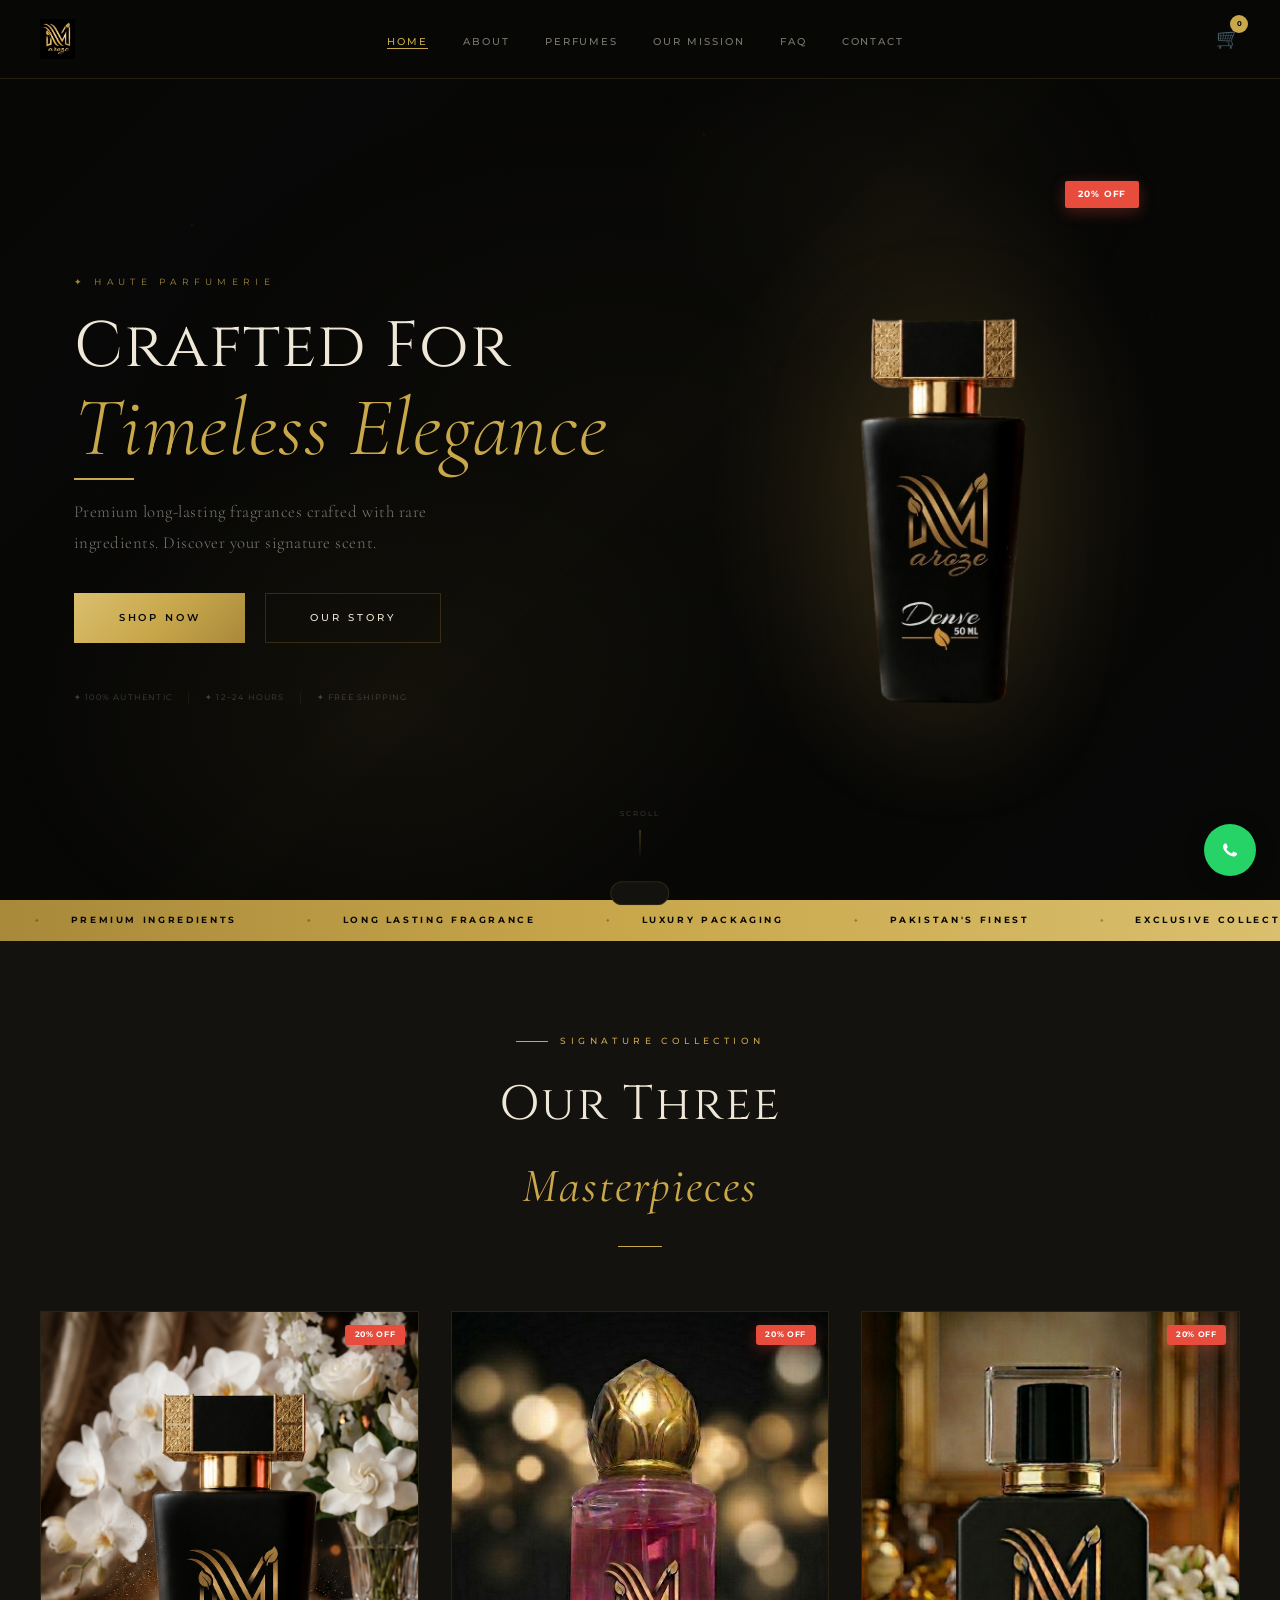
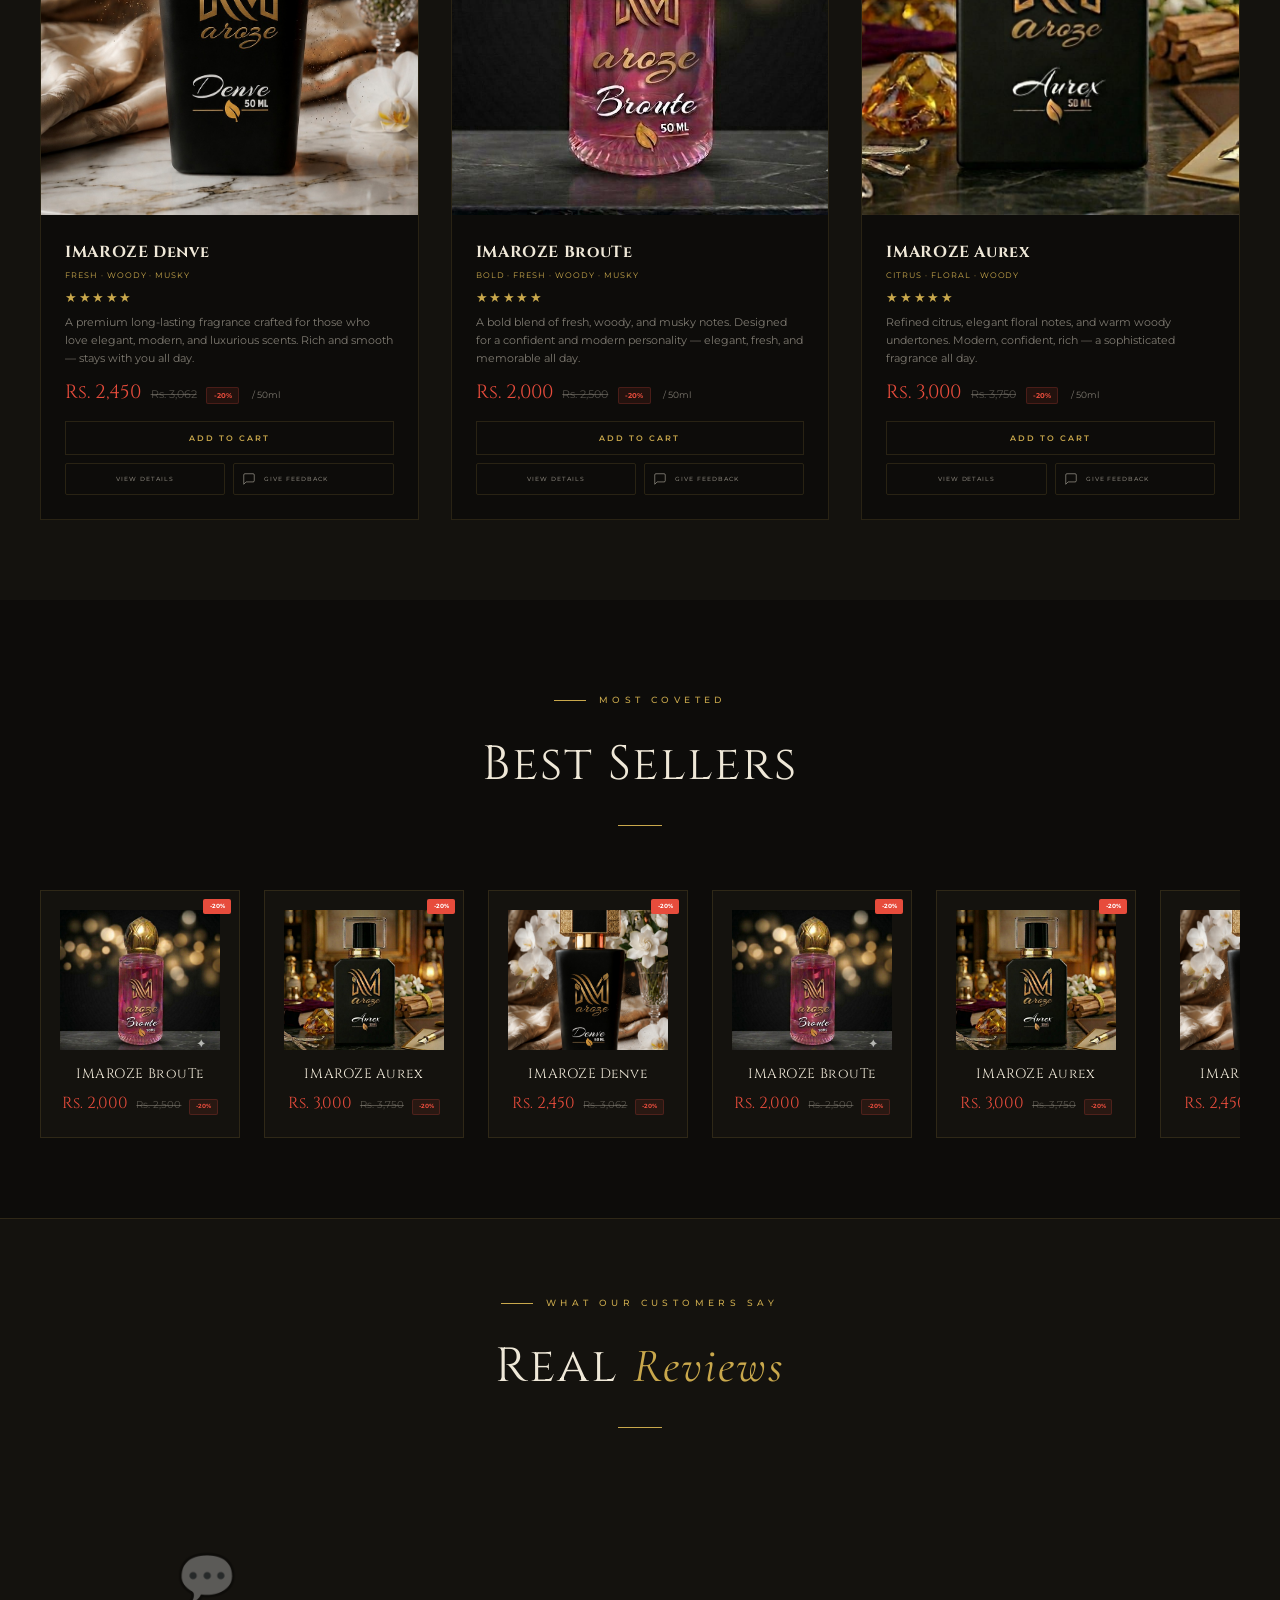
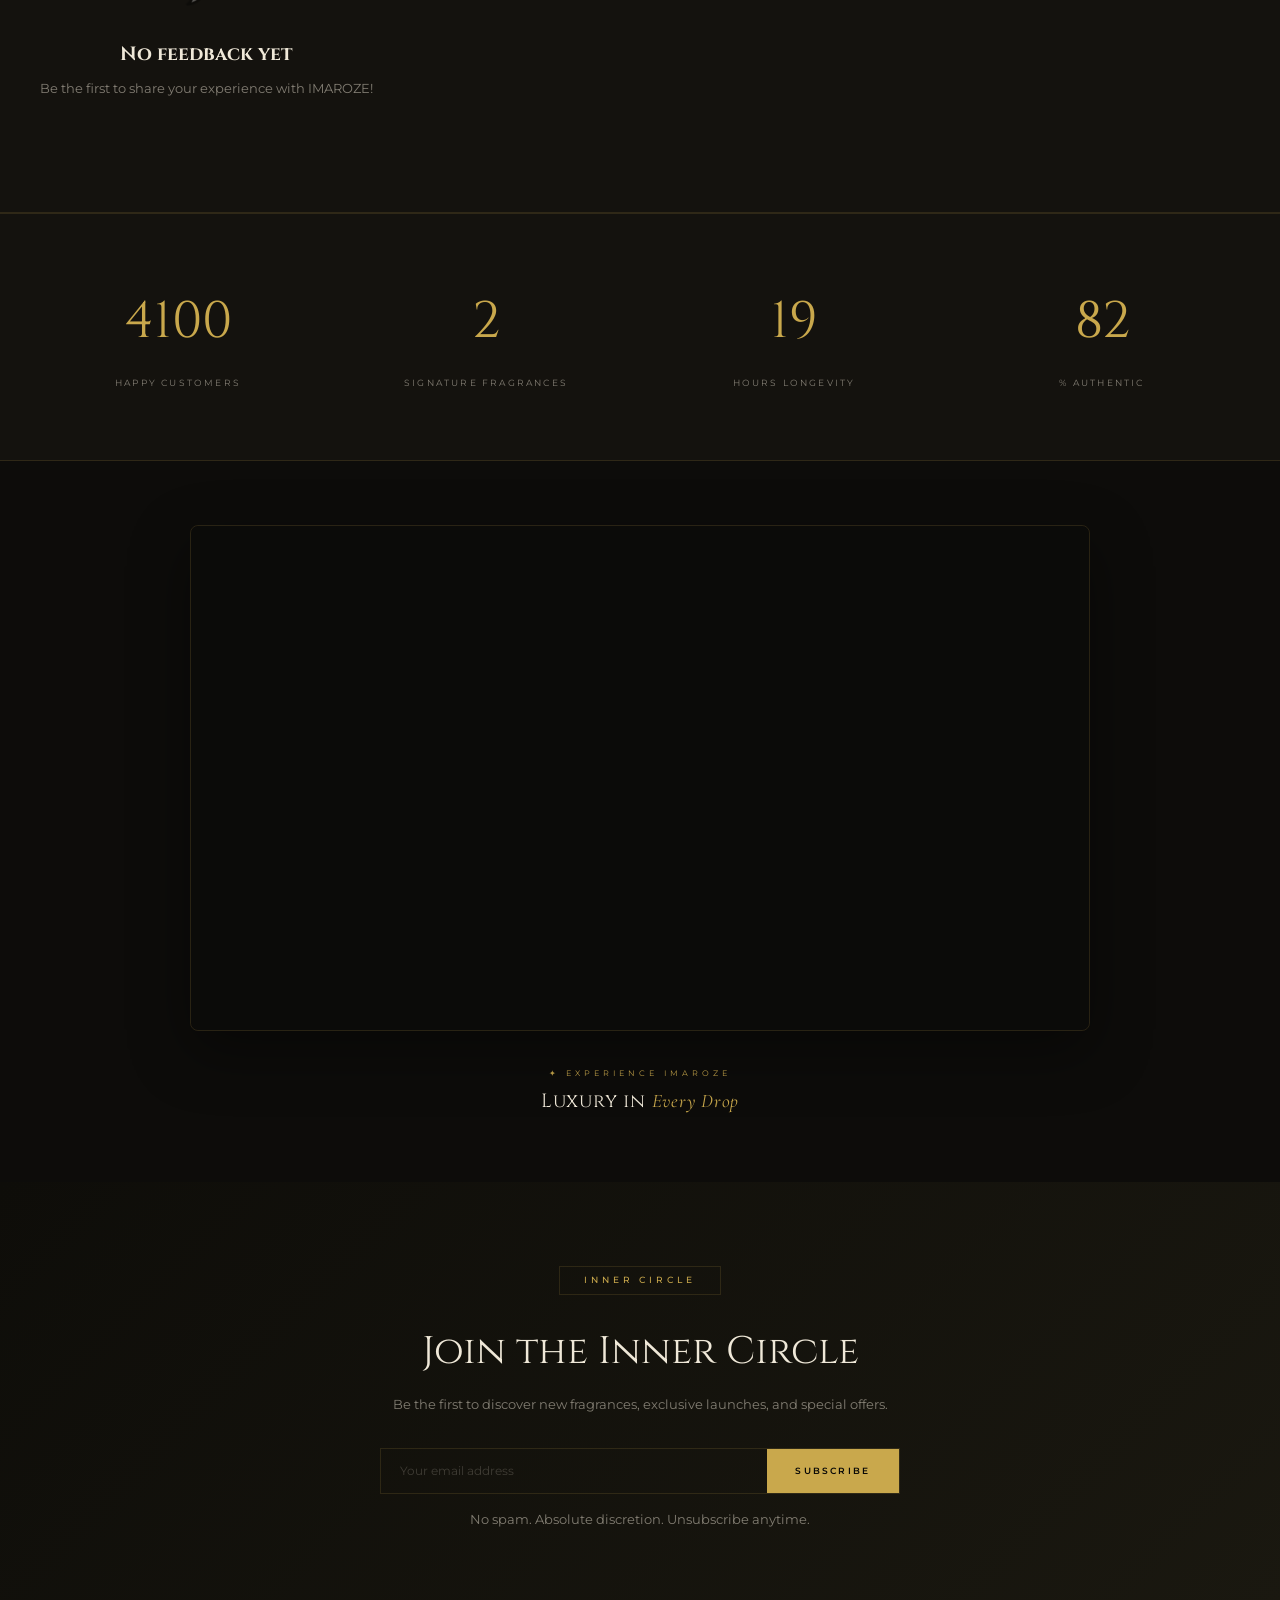
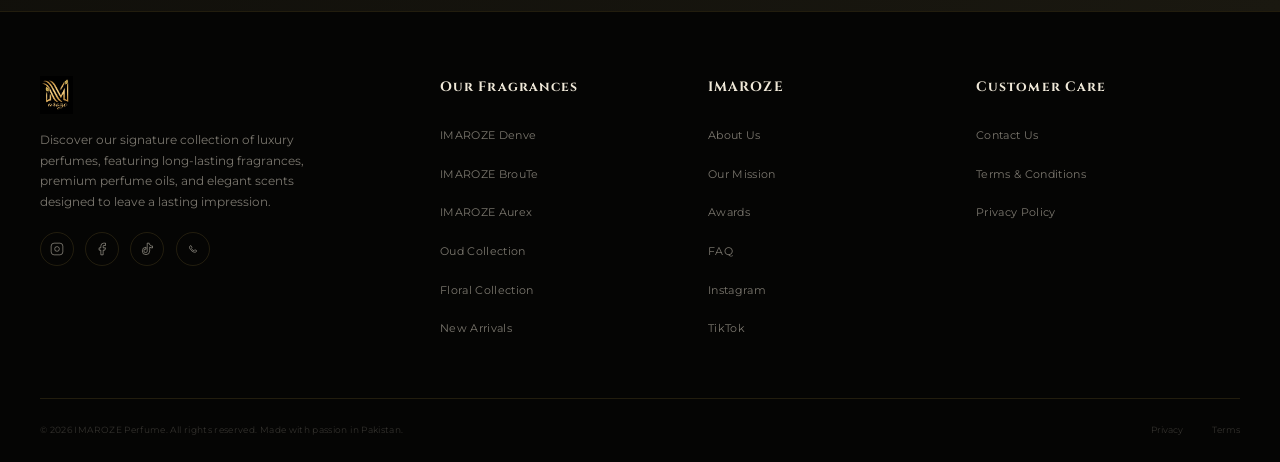
==== commit 2df12e7b: "Update index.html" ====
--- a/index.html
+++ b/index.html
@@ -1562,7 +1562,7 @@
   </div>
 </section>
 
-<!-- ========== FEEDBACK SLIDER (LIVE FROM LOCALSTORAGE - NO FAKE DATA) ========== -->
+<!-- ========== FEEDBACK SLIDER ========== -->
 <section id="feedback-slider">
   <div class="container">
     <div class="section-head">
@@ -1947,10 +1947,7 @@
   `}).join('');
 }
 
-// ========== YOUR GOOGLE SHEETS API URL ==========
-const API_URL = 'https://script.google.com/macros/s/AKfycbxKuH5iyWGXBdq5-o_wLn4JNC2dlmqB36Ek1VvevNIODEKM1l1-lSRBxdlvNmC7xy1kGA/exec';
-
-// ========== LIVE FEEDBACK SLIDER (LocalStorage only - Always works) ==========
+// ========== LIVE FEEDBACK SLIDER (LocalStorage only) ==========
 function renderFeedbackSlider() {
   const track = document.getElementById('feedbackTrack');
   if (!track) return;
@@ -2007,21 +2004,7 @@
   const doubledItems = feedbackItems + feedbackItems;
   track.innerHTML = doubledItems;
 }
-    // Double the items for infinite scroll effect
-    const doubledItems = feedbackItems + feedbackItems;
-    track.innerHTML = doubledItems;
-    
-  } catch(error) {
-    console.error('Error loading feedbacks:', error);
-    track.innerHTML = `
-      <div style="width:100%;text-align:center;padding:3rem 0;">
-        <div style="font-size:3rem;margin-bottom:1rem;opacity:0.3;">⚠️</div>
-        <h3 style="font-family:var(--fd);font-size:1.2rem;color:var(--cream);margin-bottom:0.5rem;">Unable to load feedbacks</h3>
-        <p style="font-family:var(--fu);font-size:0.8rem;color:var(--cream-dim);">Please check your connection</p>
-      </div>
-    `;
-  }
-}
+
 // ========== STATS COUNTER ==========
 function animateCounters() {
   const counters = document.querySelectorAll('.stat-item .number');
@@ -2073,7 +2056,7 @@
 
 // ========== INIT ==========
 updateCartBadge();
-renderFeedbackSlider(); // Render live feedback slider
+renderFeedbackSlider();
 
 // ========== SMOOTH SCROLL ==========
 document.querySelectorAll('a[href^="#"]').forEach(a => {
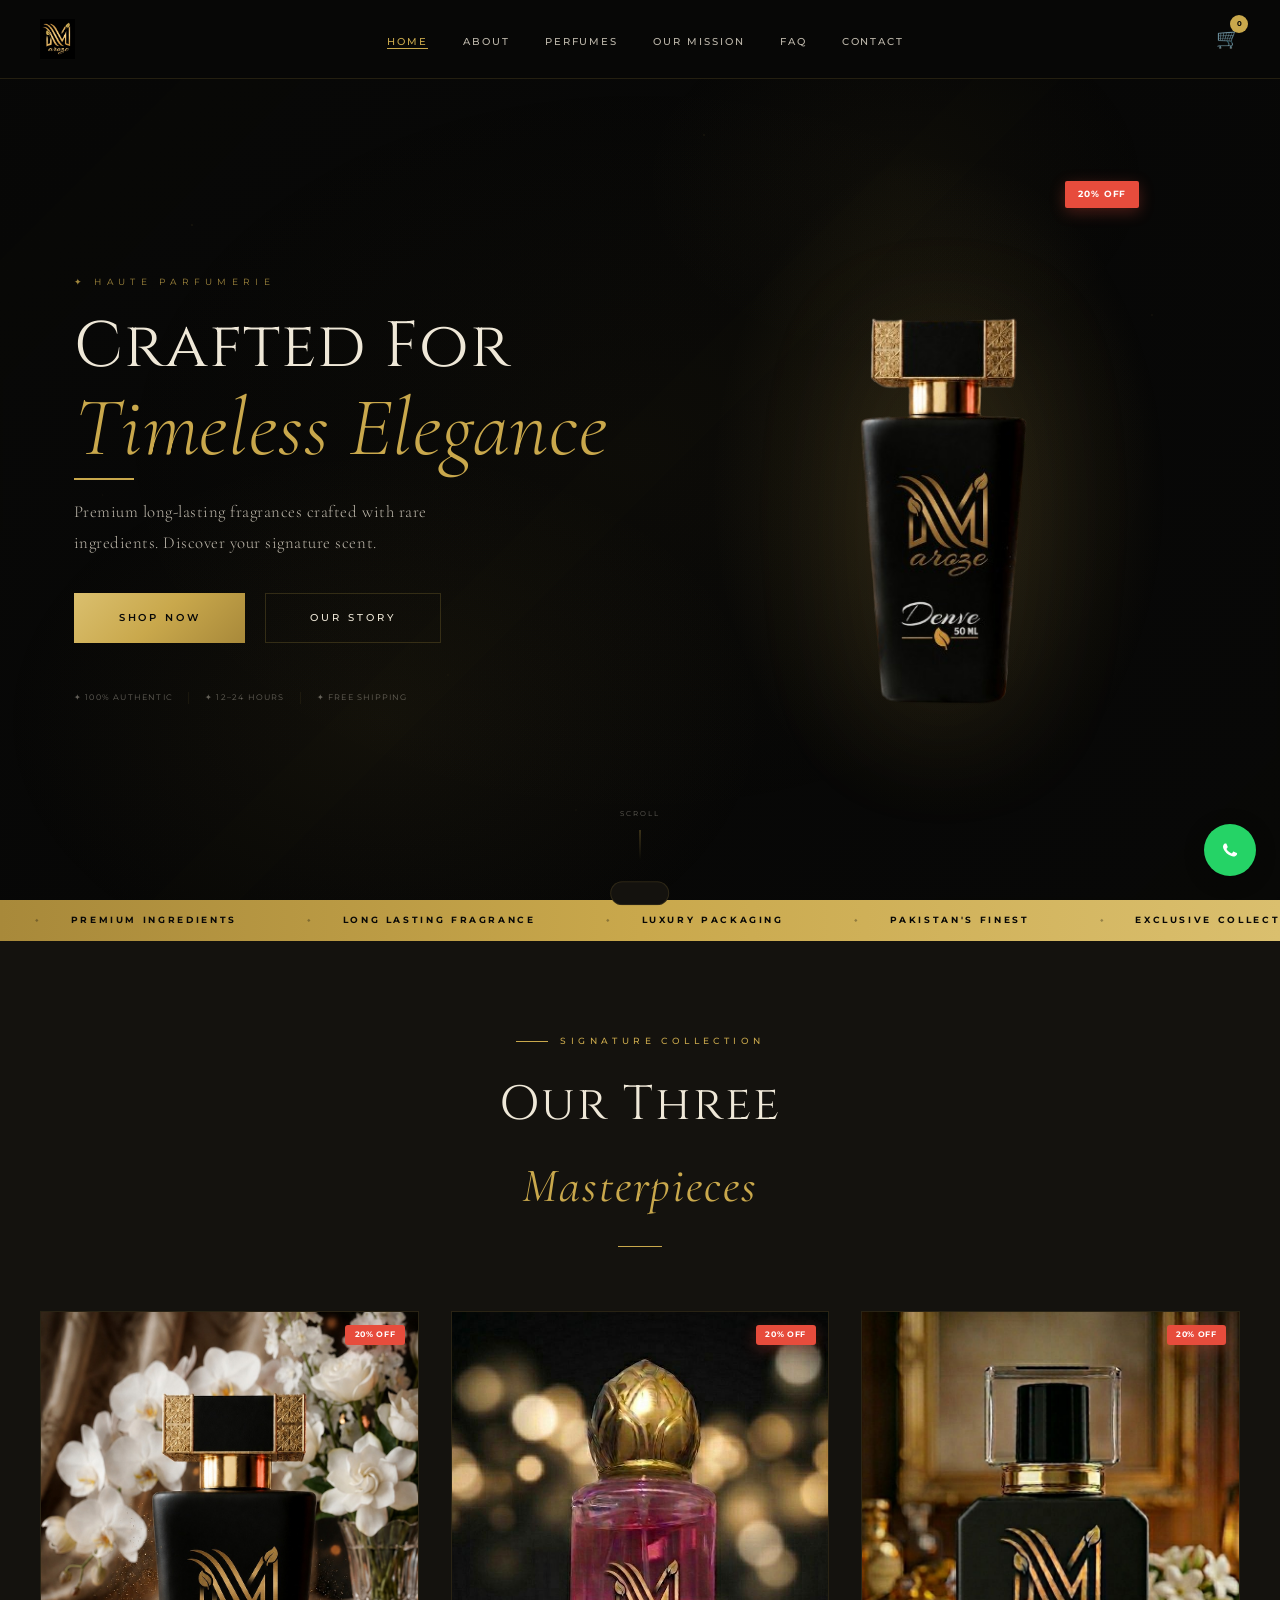
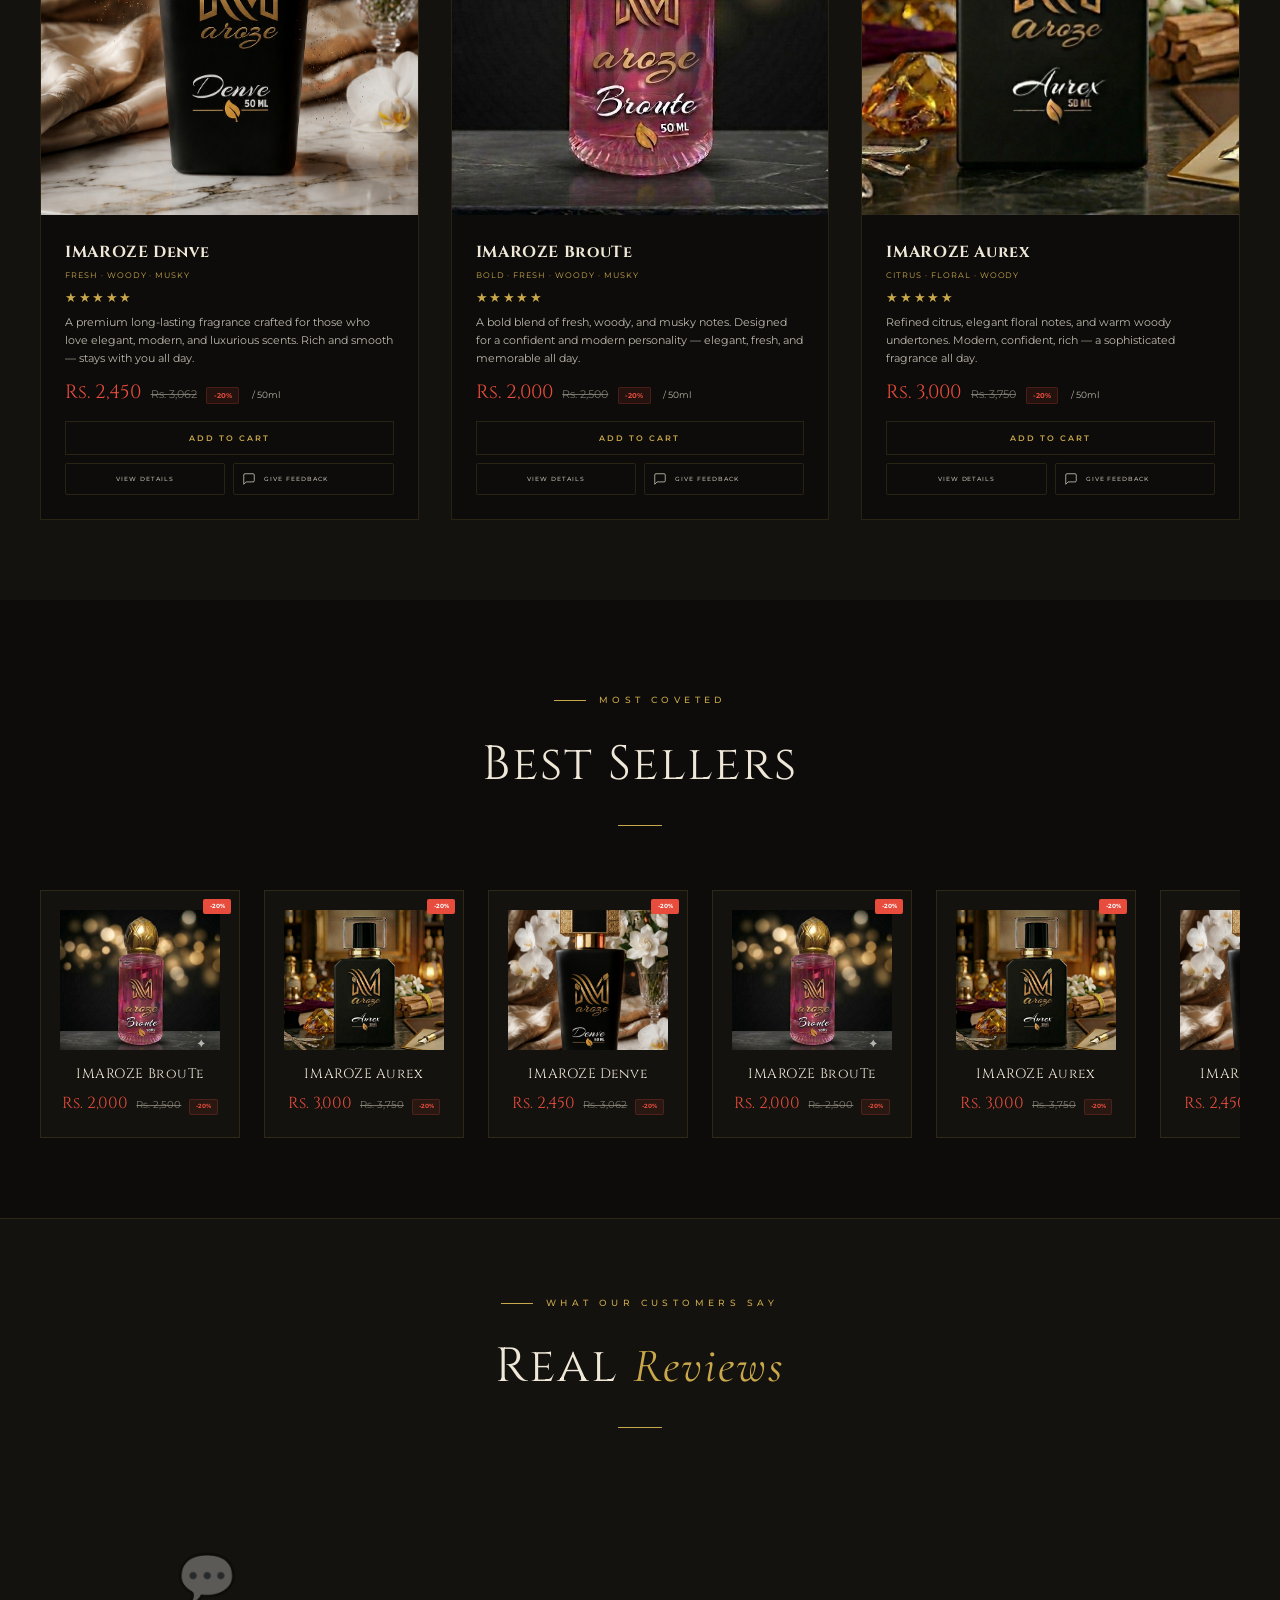
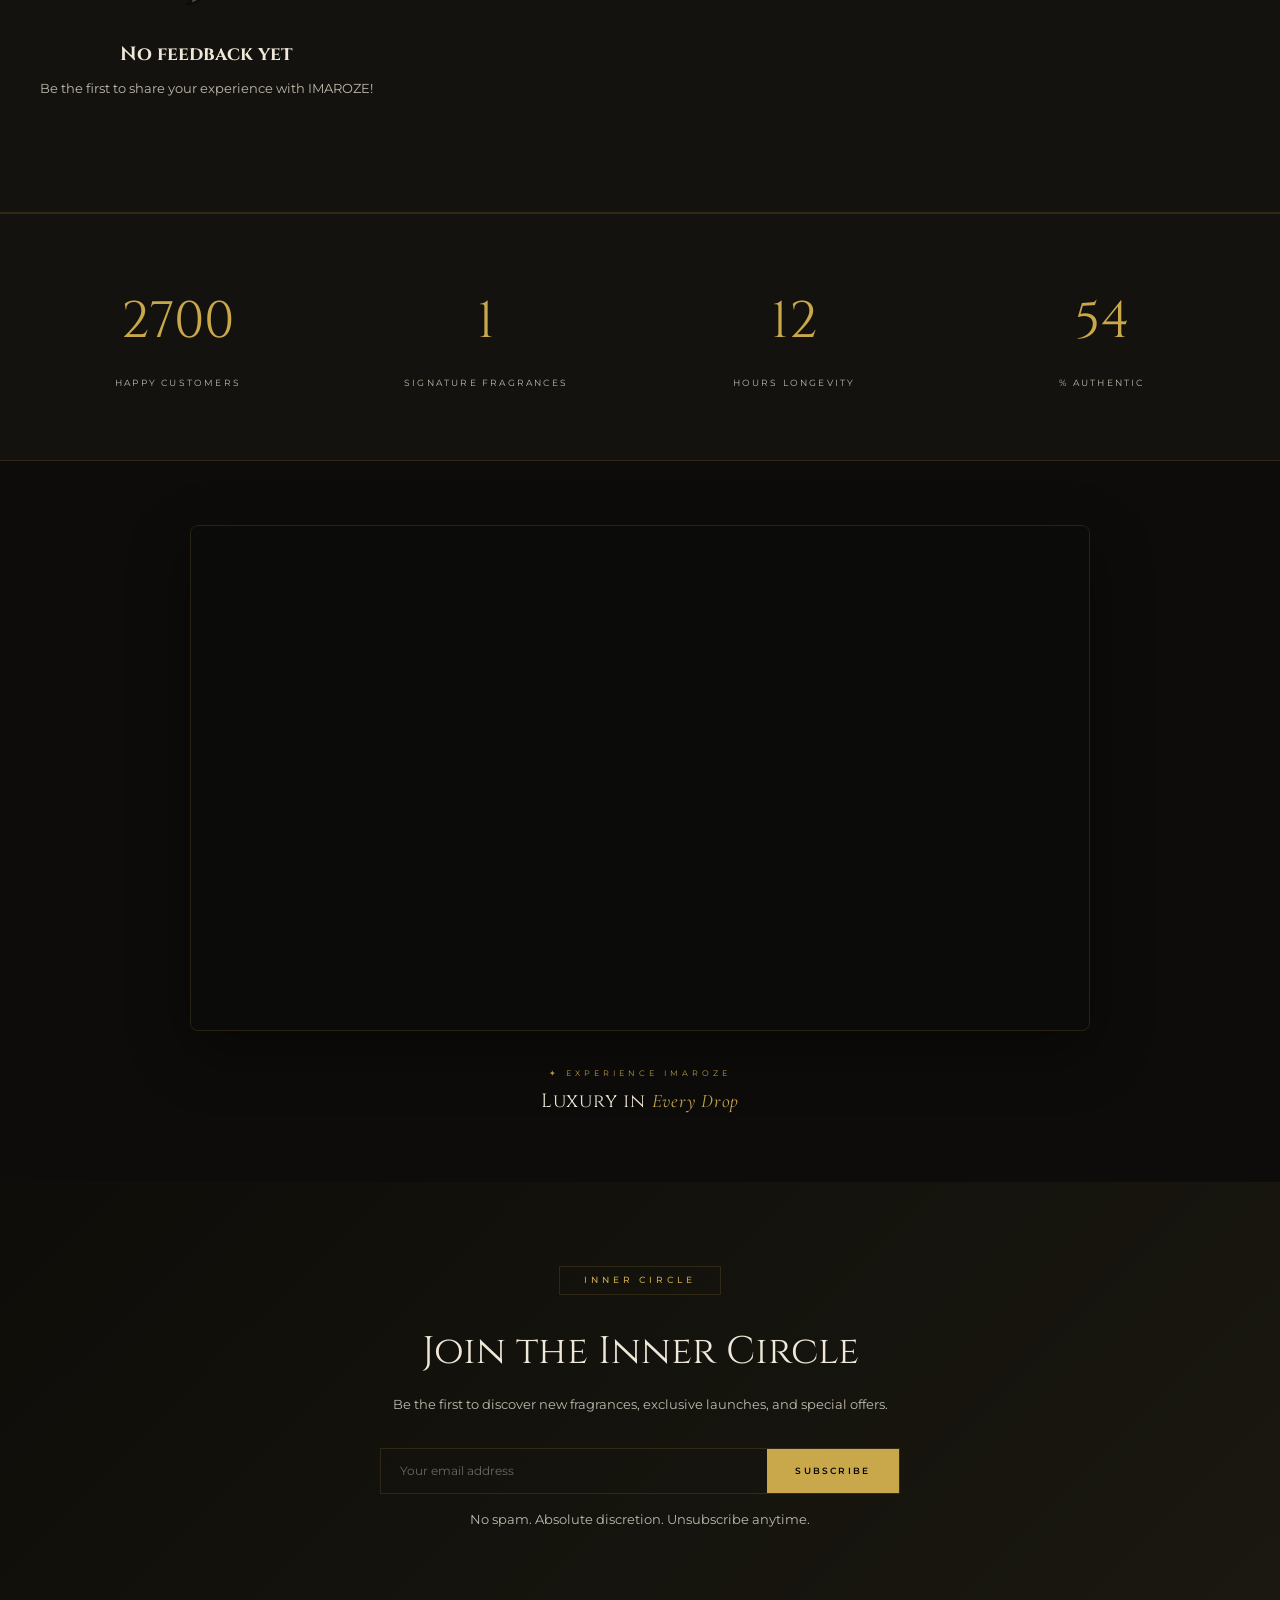
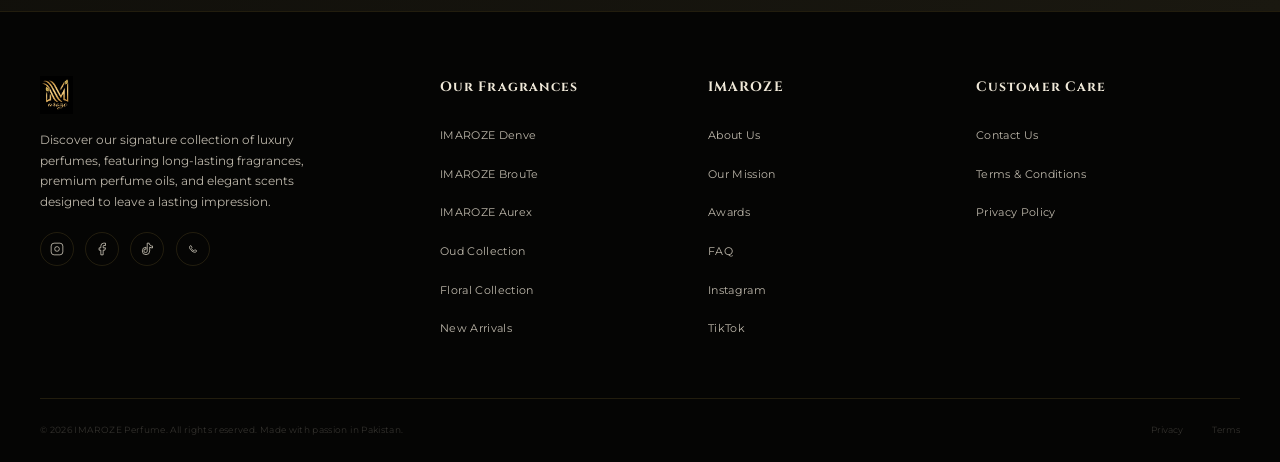
==== commit 4ab8f08b: "Update index.html" ====
--- a/index.html
+++ b/index.html
@@ -18,7 +18,7 @@
   --gold-lo: #A8893A;
   --gold-line: rgba(201,168,76,0.15);
   --cream: #EFE8D8;
-  --cream-dim: rgba(239,232,216,0.5);
+  --cream-dim: rgba(239,232,216,0.78);
   --fd: 'Cinzel', serif;
   --fb: 'Cormorant Garamond', serif;
   --fu: 'Montserrat', sans-serif;
@@ -1337,7 +1337,7 @@
 .newsletter-form{display:flex;border:1px solid var(--gold-line);margin-top:2rem;transition:border-color 0.3s}
 .newsletter-form:focus-within{border-color:var(--gold)}
 .newsletter-form input{flex:1;background:transparent;border:none;padding:0.9rem 1.2rem;font-family:var(--fu);font-size:0.75rem;color:var(--cream);outline:none}
-.newsletter-form input::placeholder{color:rgba(239,232,216,0.2)}
+.newsletter-form input::placeholder{color:rgba(239,232,216,0.4)}
 .newsletter-form button{font-family:var(--fu);font-size:0.55rem;font-weight:600;letter-spacing:0.25em;text-transform:uppercase;background:var(--gold);color:#080807;border:none;padding:0.9rem 1.8rem;transition:background 0.3s;white-space:nowrap}
 .newsletter-form button:hover{background:var(--gold-hi)}
 .newsletter-note{font-family:var(--fu);font-size:0.55rem;color:rgba(239,232,216,0.2);margin-top:0.9rem}
@@ -1692,6 +1692,9 @@
 
 <!-- ========== SCRIPTS ========== -->
 <script>
+// ========== YOUR GOOGLE SHEETS API URL ==========
+const API_URL = 'https://script.google.com/macros/s/AKfycbxKdWlYN6CEoN6xaDQGZW-7IIGtkxX5T9FtaeD48lvd3oXL44eNhXsKWWdbMeahj6ct/exec';
+
 // ========== PRELOADER ==========
 window.addEventListener('load', function() {
   setTimeout(() => {
@@ -1768,7 +1771,7 @@
     originalPrice: 3062,
     size: '50ml',
     notes: 'Fresh · Woody · Musky',
-    desc: 'A premium long-lasting fragrance crafted for those who love elegant, modern, and luxurious scents. Designed with high-quality perfume oils, it delivers a rich and smooth aroma that stays with you all day. Perfect for daily wear, special occasions, and signature scent lovers.',
+    desc: 'A premium long-lasting fragrance crafted for those who love elegant, modern, and luxurious scents.',
     img: 'DENVE.png',
     stars: '★★★★★'
   },
@@ -1779,7 +1782,7 @@
     originalPrice: 2500,
     size: '50ml',
     notes: 'Bold · Fresh · Woody · Musky',
-    desc: 'A bold blend of fresh, woody, and musky notes. Designed for a confident and modern personality — elegant, fresh, and memorable all day.',
+    desc: 'A bold blend of fresh, woody, and musky notes. Designed for a confident and modern personality.',
     img: 'BROUTE.png',
     stars: '★★★★★'
   },
@@ -1790,7 +1793,7 @@
     originalPrice: 3750,
     size: '50ml',
     notes: 'Fresh Citrus · Floral · Warm Woody',
-    desc: 'A luxury EDP with refined citrus, elegant floral notes, and warm woody undertones. Modern, confident, rich — a sophisticated fragrance all day.',
+    desc: 'A luxury EDP with refined citrus, elegant floral notes, and warm woody undertones.',
     img: 'AUREX.png',
     stars: '★★★★★'
   }
@@ -1834,55 +1837,24 @@
 
 function addFromModal() {
   if (!currentModalProduct) return;
-  
   for (let i = 0; i < modalQuantity; i++) {
     addToCart(currentModalProduct.id);
   }
-  
   closeModal();
   showToast(currentModalProduct.name + ' added to cart ✨');
 }
 
 document.addEventListener('keydown', function(e) {
-  if (e.key === 'Escape') {
-    closeModal();
-  }
+  if (e.key === 'Escape') { closeModal(); }
 });
 
 document.querySelector('.modal-overlay')?.addEventListener('click', closeModal);
 
 // ========== FEATURED PRODUCTS ==========
 const featuredProducts = [
-  { 
-    id:'denve', 
-    name:'IMAROZE Denve', 
-    price:2450,
-    originalPrice:3062,
-    img:'DENVE.png', 
-    notes:'Fresh · Woody · Musky',
-    desc:'A premium long-lasting fragrance crafted for those who love elegant, modern, and luxurious scents. Rich and smooth — stays with you all day.',
-    stars:'★★★★★'
-  },
-  { 
-    id:'broute', 
-    name:'IMAROZE BrouTe', 
-    price:2000,
-    originalPrice:2500,
-    img:'BROUTE.png', 
-    notes:'Bold · Fresh · Woody · Musky',
-    desc:'A bold blend of fresh, woody, and musky notes. Designed for a confident and modern personality — elegant, fresh, and memorable all day.',
-    stars:'★★★★★'
-  },
-  { 
-    id:'aurex', 
-    name:'IMAROZE Aurex', 
-    price:3000,
-    originalPrice:3750,
-    img:'AUREX.png', 
-    notes:'Citrus · Floral · Woody',
-    desc:'Refined citrus, elegant floral notes, and warm woody undertones. Modern, confident, rich — a sophisticated fragrance all day.',
-    stars:'★★★★★'
-  }
+  { id:'denve', name:'IMAROZE Denve', price:2450, originalPrice:3062, img:'DENVE.png', notes:'Fresh · Woody · Musky', desc:'A premium long-lasting fragrance crafted for those who love elegant, modern, and luxurious scents. Rich and smooth — stays with you all day.', stars:'★★★★★' },
+  { id:'broute', name:'IMAROZE BrouTe', price:2000, originalPrice:2500, img:'BROUTE.png', notes:'Bold · Fresh · Woody · Musky', desc:'A bold blend of fresh, woody, and musky notes. Designed for a confident and modern personality — elegant, fresh, and memorable all day.', stars:'★★★★★' },
+  { id:'aurex', name:'IMAROZE Aurex', price:3000, originalPrice:3750, img:'AUREX.png', notes:'Citrus · Floral · Woody', desc:'Refined citrus, elegant floral notes, and warm woody undertones. Modern, confident, rich — a sophisticated fragrance all day.', stars:'★★★★★' }
 ];
 
 const grid = document.getElementById('featuredGrid');
@@ -1928,7 +1900,6 @@
 ];
 
 const bsDouble = [...bsProducts, ...bsProducts];
-
 const track = document.getElementById('bsTrack');
 if(track) {
   track.innerHTML = bsDouble.map(p => {
@@ -1947,62 +1918,109 @@
   `}).join('');
 }
 
-// ========== LIVE FEEDBACK SLIDER (LocalStorage only) ==========
-function renderFeedbackSlider() {
+// ========== LIVE FEEDBACK SLIDER ==========
+// Fetched directly from Google Sheets (GET) on every page load.
+// This means reviews show on EVERY device and survive cache clears,
+// because the data lives on the server (the Sheet), not in this browser's localStorage.
+function escapeHtml(str) {
+  return String(str)
+    .replace(/&/g, '&amp;')
+    .replace(/</g, '&lt;')
+    .replace(/>/g, '&gt;')
+    .replace(/"/g, '&quot;');
+}
+
+function renderEmptyFeedback() {
   const track = document.getElementById('feedbackTrack');
   if (!track) return;
-
-  // Get feedbacks from LocalStorage
-  let feedbacks = JSON.parse(localStorage.getItem('imaroze_feedbacks') || '[]');
-
-  // If no feedback, show empty state
-  if (feedbacks.length === 0) {
-    track.innerHTML = `
-      <div style="width:100%;text-align:center;padding:3rem 0;">
-        <div style="font-size:3rem;margin-bottom:1rem;opacity:0.3;">💬</div>
-        <h3 style="font-family:var(--fd);font-size:1.2rem;color:var(--cream);margin-bottom:0.5rem;">No feedback yet</h3>
-        <p style="font-family:var(--fu);font-size:0.8rem;color:var(--cream-dim);">Be the first to share your experience with IMAROZE!</p>
-      </div>
-    `;
+  track.style.animation = 'none';
+  track.innerHTML = `
+    <div class="feedback-empty">
+      <div class="empty-icon">💬</div>
+      <h3>No feedback yet</h3>
+      <p>Be the first to share your experience with IMAROZE!</p>
+    </div>
+  `;
+}
+
+function renderFeedbackItems(feedbacks) {
+  const track = document.getElementById('feedbackTrack');
+  if (!track) return;
+
+  if (!feedbacks || feedbacks.length === 0) {
+    renderEmptyFeedback();
     return;
   }
 
-  // Remove duplicates (keep only unique by name+message)
+  // Remove duplicates (same name + message)
   const uniqueFeedbacks = [];
   const seen = new Set();
   for (const fb of feedbacks) {
-    const key = fb.name + '|' + fb.message;
+    const key = (fb.name || '') + '|' + (fb.message || '');
     if (!seen.has(key)) {
       seen.add(key);
       uniqueFeedbacks.push(fb);
     }
   }
 
-  // Build feedback items
   const feedbackItems = uniqueFeedbacks.map(fb => {
     const initial = fb.name ? fb.name.charAt(0).toUpperCase() : '?';
     const stars = fb.stars || '★★★★★';
     const msg = fb.message || 'Great experience with IMAROZE!';
-    const date = fb.date ? new Date(fb.date).toLocaleDateString() : 'Verified Customer';
-    
+    let date = 'Verified Customer';
+    if (fb.date) {
+      const d = new Date(fb.date);
+      if (!isNaN(d.getTime())) date = d.toLocaleDateString();
+    }
     return `
     <div class="feedback-item">
       <div class="fb-header">
-        <div class="fb-avatar">${initial}</div>
+        <div class="fb-avatar">${escapeHtml(initial)}</div>
         <div>
-          <div class="fb-name">${fb.name || 'Anonymous'}</div>
-          <div class="fb-stars">${stars}</div>
+          <div class="fb-name">${escapeHtml(fb.name || 'Anonymous')}</div>
+          <div class="fb-stars">${escapeHtml(stars)}</div>
         </div>
       </div>
-      <div class="fb-msg">${msg}</div>
-      <div class="fb-date">${date}</div>
+      <div class="fb-msg">${escapeHtml(msg)}</div>
+      <div class="fb-date">${escapeHtml(date)}</div>
     </div>
   `;
   }).join('');
 
-  // Double the items for infinite scroll effect
-  const doubledItems = feedbackItems + feedbackItems;
-  track.innerHTML = doubledItems;
+  // Only duplicate the items (for the seamless infinite-scroll loop) when there
+  // are enough reviews to make a loop look natural. With few reviews, duplicating
+  // just makes each review appear twice on screen — so show them once, centered,
+  // with the scrolling animation turned off.
+  if (uniqueFeedbacks.length > 3) {
+    track.style.animation = '';
+    track.style.justifyContent = '';
+    track.innerHTML = feedbackItems + feedbackItems;
+  } else {
+    track.style.animation = 'none';
+    track.style.justifyContent = 'center';
+    track.innerHTML = feedbackItems;
+  }
+}
+
+async function renderFeedbackSlider() {
+  const track = document.getElementById('feedbackTrack');
+  if (!track) return;
+
+  try {
+    // Cache-busting query param + no-store so every visit/device gets the latest reviews
+    const res = await fetch(API_URL + '?t=' + Date.now(), { method: 'GET', cache: 'no-store' });
+    const result = await res.json();
+
+    if (result && result.success && Array.isArray(result.data)) {
+      // Most recent first (script.gs already reverses, but sort defensively by date too)
+      renderFeedbackItems(result.data);
+    } else {
+      renderEmptyFeedback();
+    }
+  } catch (error) {
+    console.log('⚠️ Could not load reviews from Google Sheets:', error);
+    renderEmptyFeedback();
+  }
 }
 
 // ========== STATS COUNTER ==========
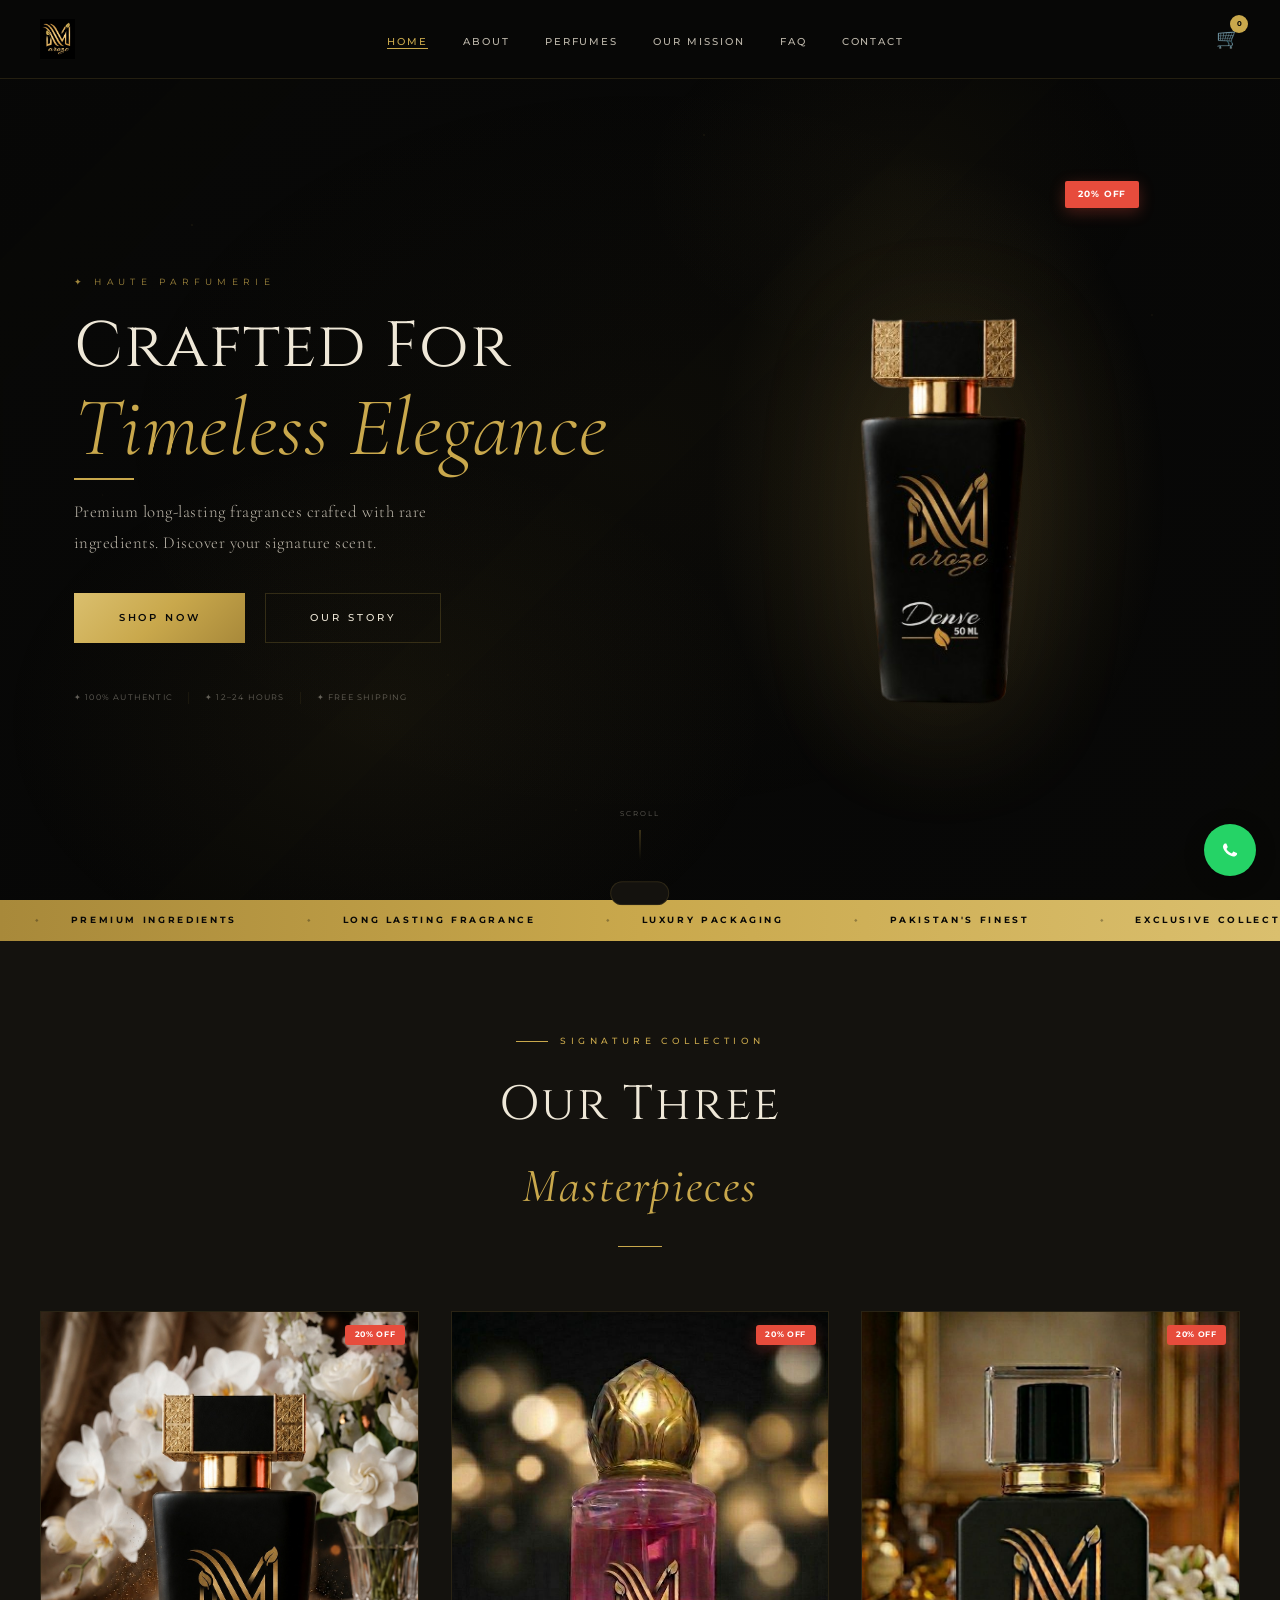
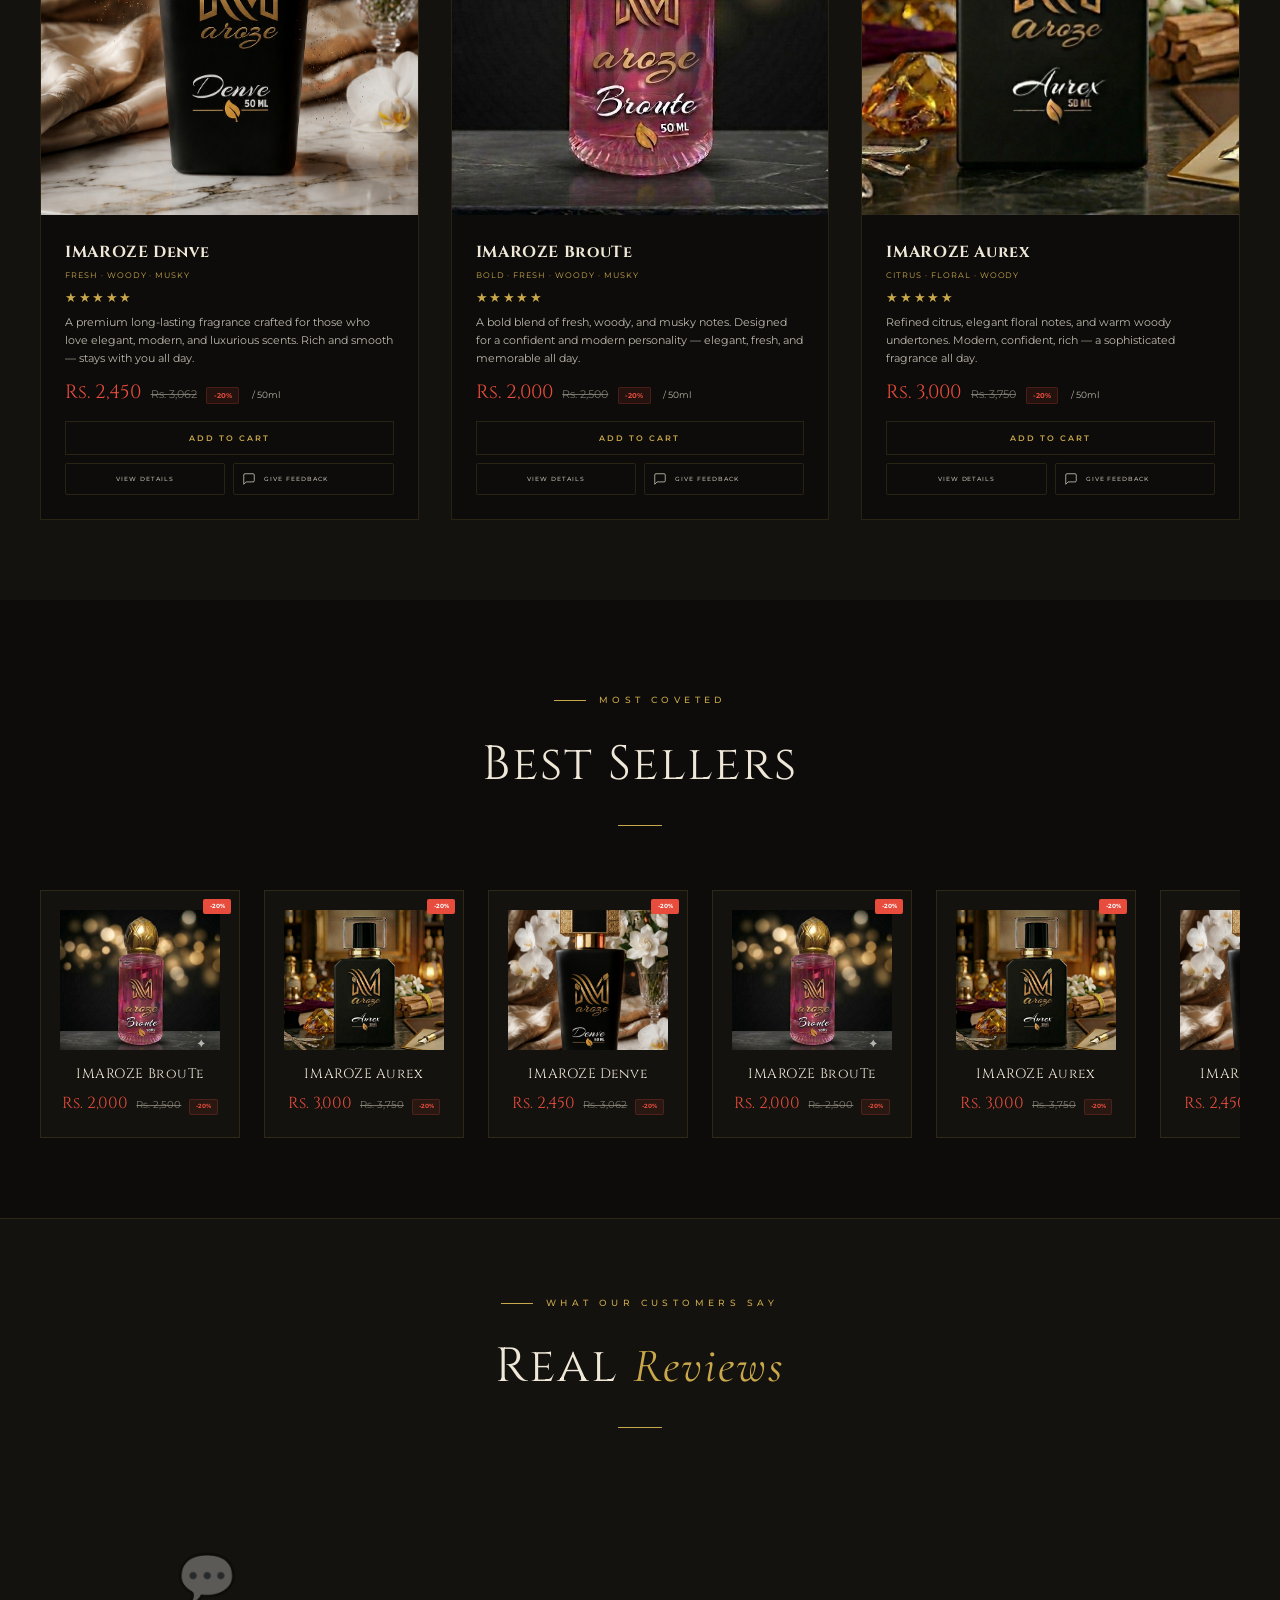
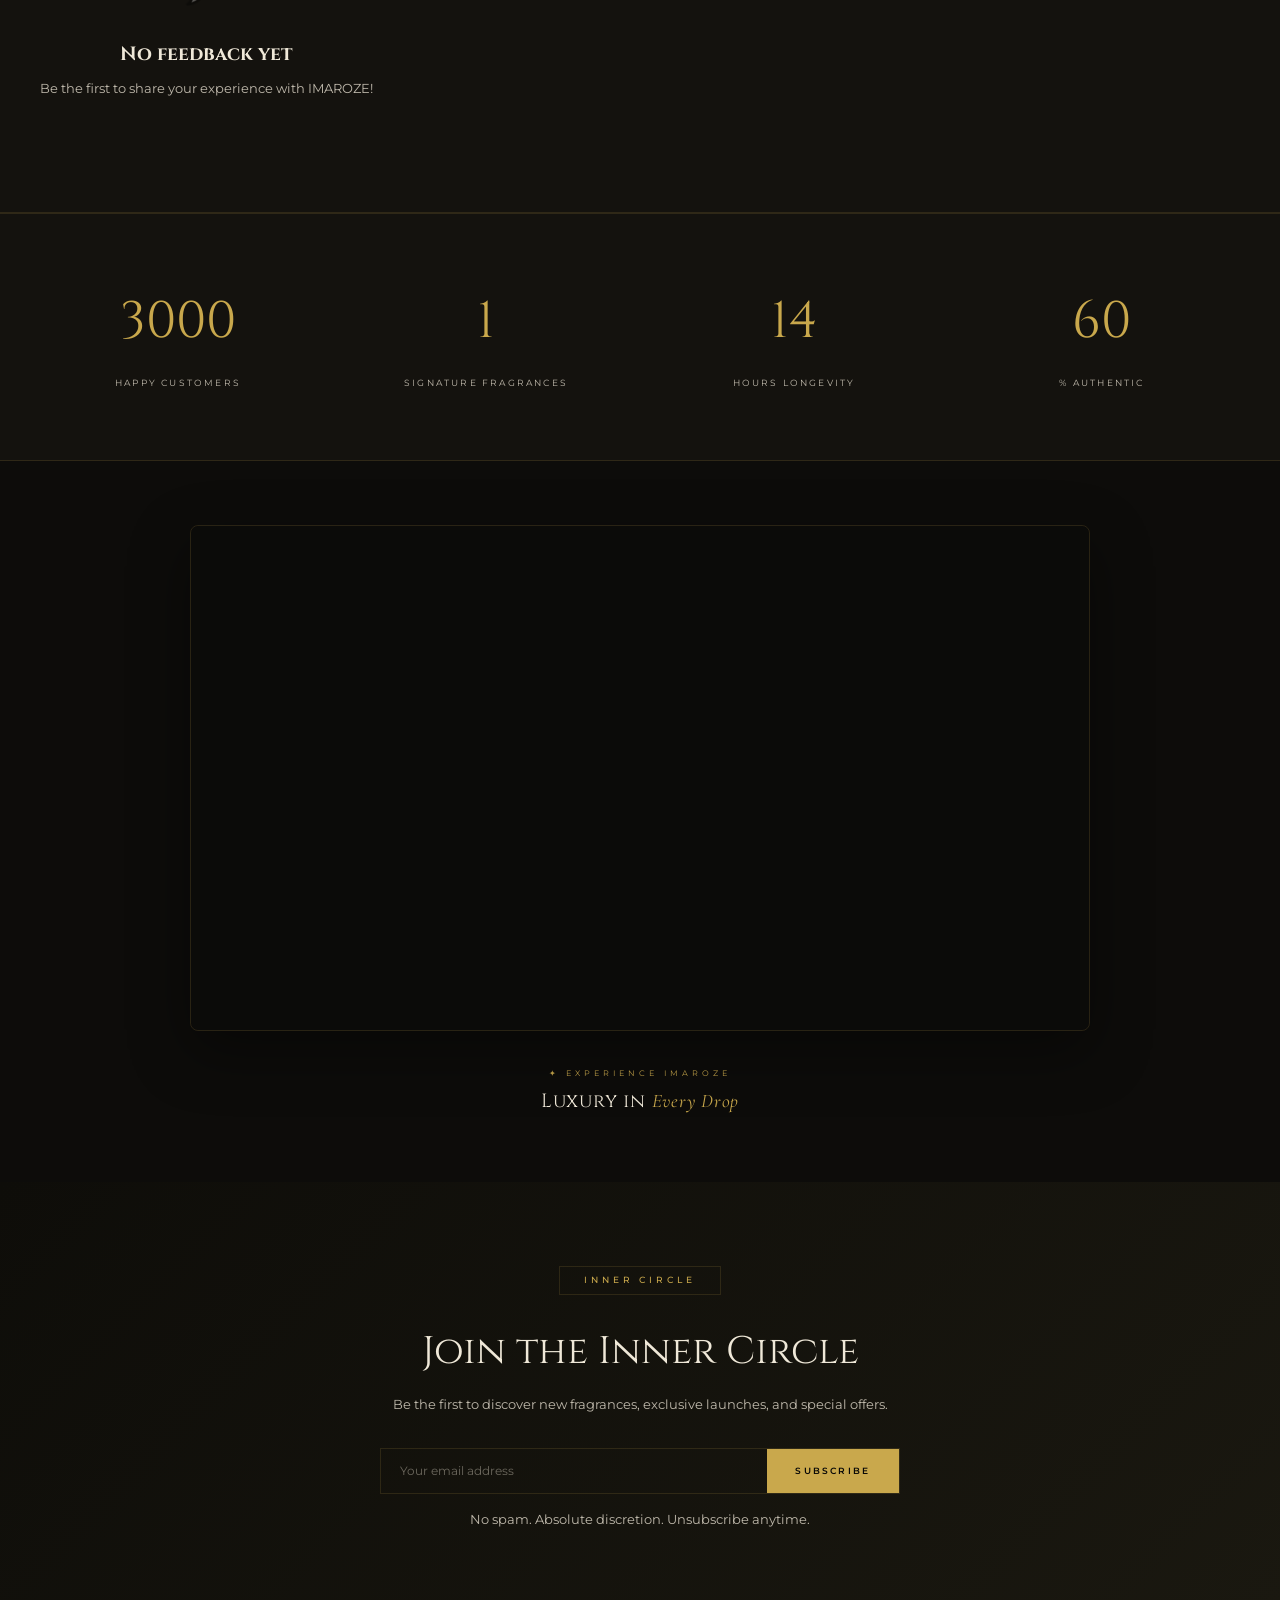
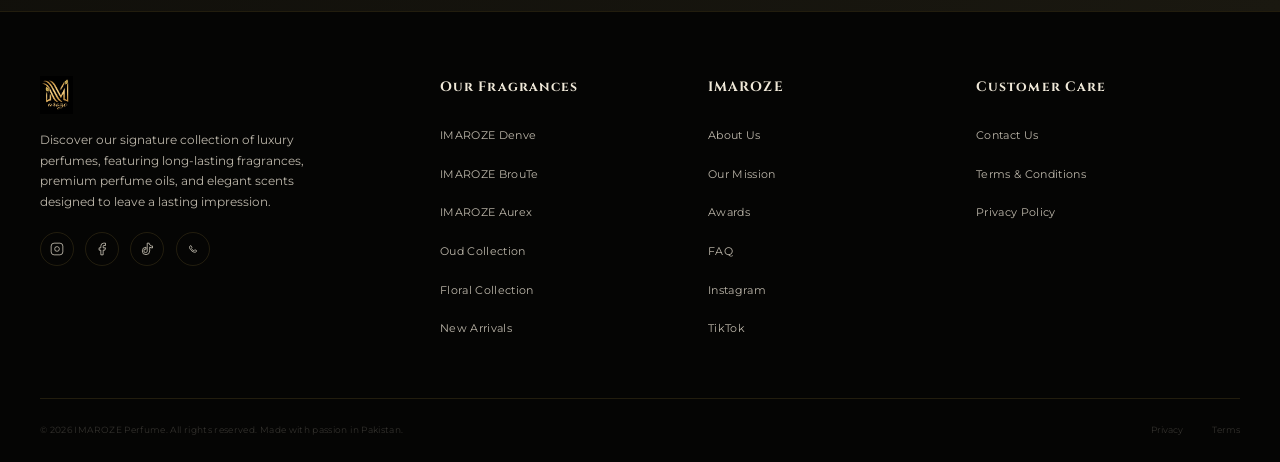
==== commit 0710df0b: "Update index.html" ====
--- a/index.html
+++ b/index.html
@@ -1140,54 +1140,54 @@
 }
 
 .feedback-item {
-  min-width: 320px;
-  max-width: 320px;
+  min-width: 350px;
+  max-width: 350px;
   background: var(--black2);
   border: 1px solid var(--gold-line);
-  padding: 1.8rem;
-  border-radius: 4px;
+  padding: 2rem;
+  border-radius: 8px;
   transition: all 0.3s;
   flex-shrink: 0;
 }
 
 .feedback-item:hover {
-  border-color: rgba(201,168,76,0.4);
+  border-color: rgba(201,168,76,0.5);
   transform: translateY(-5px);
-  box-shadow: 0 15px 40px rgba(201,168,76,0.06);
+  box-shadow: 0 15px 40px rgba(201,168,76,0.1);
 }
 
 .feedback-item .fb-header {
   display: flex;
   align-items: center;
   gap: 1rem;
-  margin-bottom: 0.8rem;
+  margin-bottom: 1rem;
 }
 
 .feedback-item .fb-avatar {
-  width: 48px;
-  height: 48px;
+  width: 56px;
+  height: 56px;
   border-radius: 50%;
   background: linear-gradient(135deg, var(--gold-lo), var(--gold));
   display: flex;
   align-items: center;
   justify-content: center;
   font-family: var(--fd);
-  font-size: 1.2rem;
+  font-size: 1.4rem;
   color: #080807;
-  font-weight: 600;
+  font-weight: 700;
   flex-shrink: 0;
 }
 
 .feedback-item .fb-name {
   font-family: var(--fd);
-  font-size: 0.9rem;
+  font-size: 1.1rem;
   color: var(--cream);
   letter-spacing: 0.04em;
 }
 
 .feedback-item .fb-stars {
   font-family: var(--fu);
-  font-size: 0.9rem;
+  font-size: 1.1rem;
   color: var(--gold);
   letter-spacing: 0.08rem;
   margin-top: 0.1rem;
@@ -1195,31 +1195,34 @@
 
 .feedback-item .fb-msg {
   font-family: var(--fu);
-  font-size: 0.8rem;
-  color: var(--cream-dim);
-  line-height: 1.8;
+  font-size: 1rem;
+  color: #ffffff;
+  line-height: 1.9;
   font-style: italic;
-  margin-top: 0.3rem;
+  margin-top: 0.5rem;
+  font-weight: 300;
 }
 
 .feedback-item .fb-msg::before {
   content: '"';
   color: var(--gold);
-  opacity: 0.3;
+  opacity: 0.4;
+  font-size: 1.4rem;
 }
 
 .feedback-item .fb-msg::after {
   content: '"';
   color: var(--gold);
-  opacity: 0.3;
+  opacity: 0.4;
+  font-size: 1.4rem;
 }
 
 .feedback-item .fb-date {
   font-family: var(--fu);
-  font-size: 0.5rem;
+  font-size: 0.6rem;
   color: var(--cream-dim);
-  opacity: 0.3;
-  margin-top: 0.8rem;
+  opacity: 0.4;
+  margin-top: 1rem;
   letter-spacing: 0.05em;
 }
 
@@ -1255,42 +1258,45 @@
 
 @media (max-width: 768px) {
   .feedback-item {
+    min-width: 300px;
+    max-width: 300px;
+    padding: 1.5rem;
+  }
+  .feedback-item .fb-avatar {
+    width: 48px;
+    height: 48px;
+    font-size: 1.2rem;
+  }
+  .feedback-item .fb-name {
+    font-size: 1rem;
+  }
+  .feedback-item .fb-msg {
+    font-size: 0.9rem;
+  }
+  .feedback-item .fb-stars {
+    font-size: 1rem;
+  }
+}
+
+@media (max-width: 480px) {
+  .feedback-item {
     min-width: 280px;
     max-width: 280px;
-    padding: 1.5rem;
+    padding: 1.2rem;
   }
   .feedback-item .fb-avatar {
-    width: 40px;
-    height: 40px;
+    width: 42px;
+    height: 42px;
     font-size: 1rem;
   }
   .feedback-item .fb-name {
-    font-size: 0.8rem;
+    font-size: 0.9rem;
   }
   .feedback-item .fb-msg {
-    font-size: 0.75rem;
-  }
-}
-
-@media (max-width: 480px) {
-  .feedback-item {
-    min-width: 260px;
-    max-width: 260px;
-    padding: 1.2rem;
-  }
-  .feedback-item .fb-avatar {
-    width: 36px;
-    height: 36px;
+    font-size: 0.85rem;
+  }
+  .feedback-item .fb-stars {
     font-size: 0.9rem;
-  }
-  .feedback-item .fb-name {
-    font-size: 0.7rem;
-  }
-  .feedback-item .fb-msg {
-    font-size: 0.7rem;
-  }
-  .feedback-item .fb-stars {
-    font-size: 0.8rem;
   }
 }
 
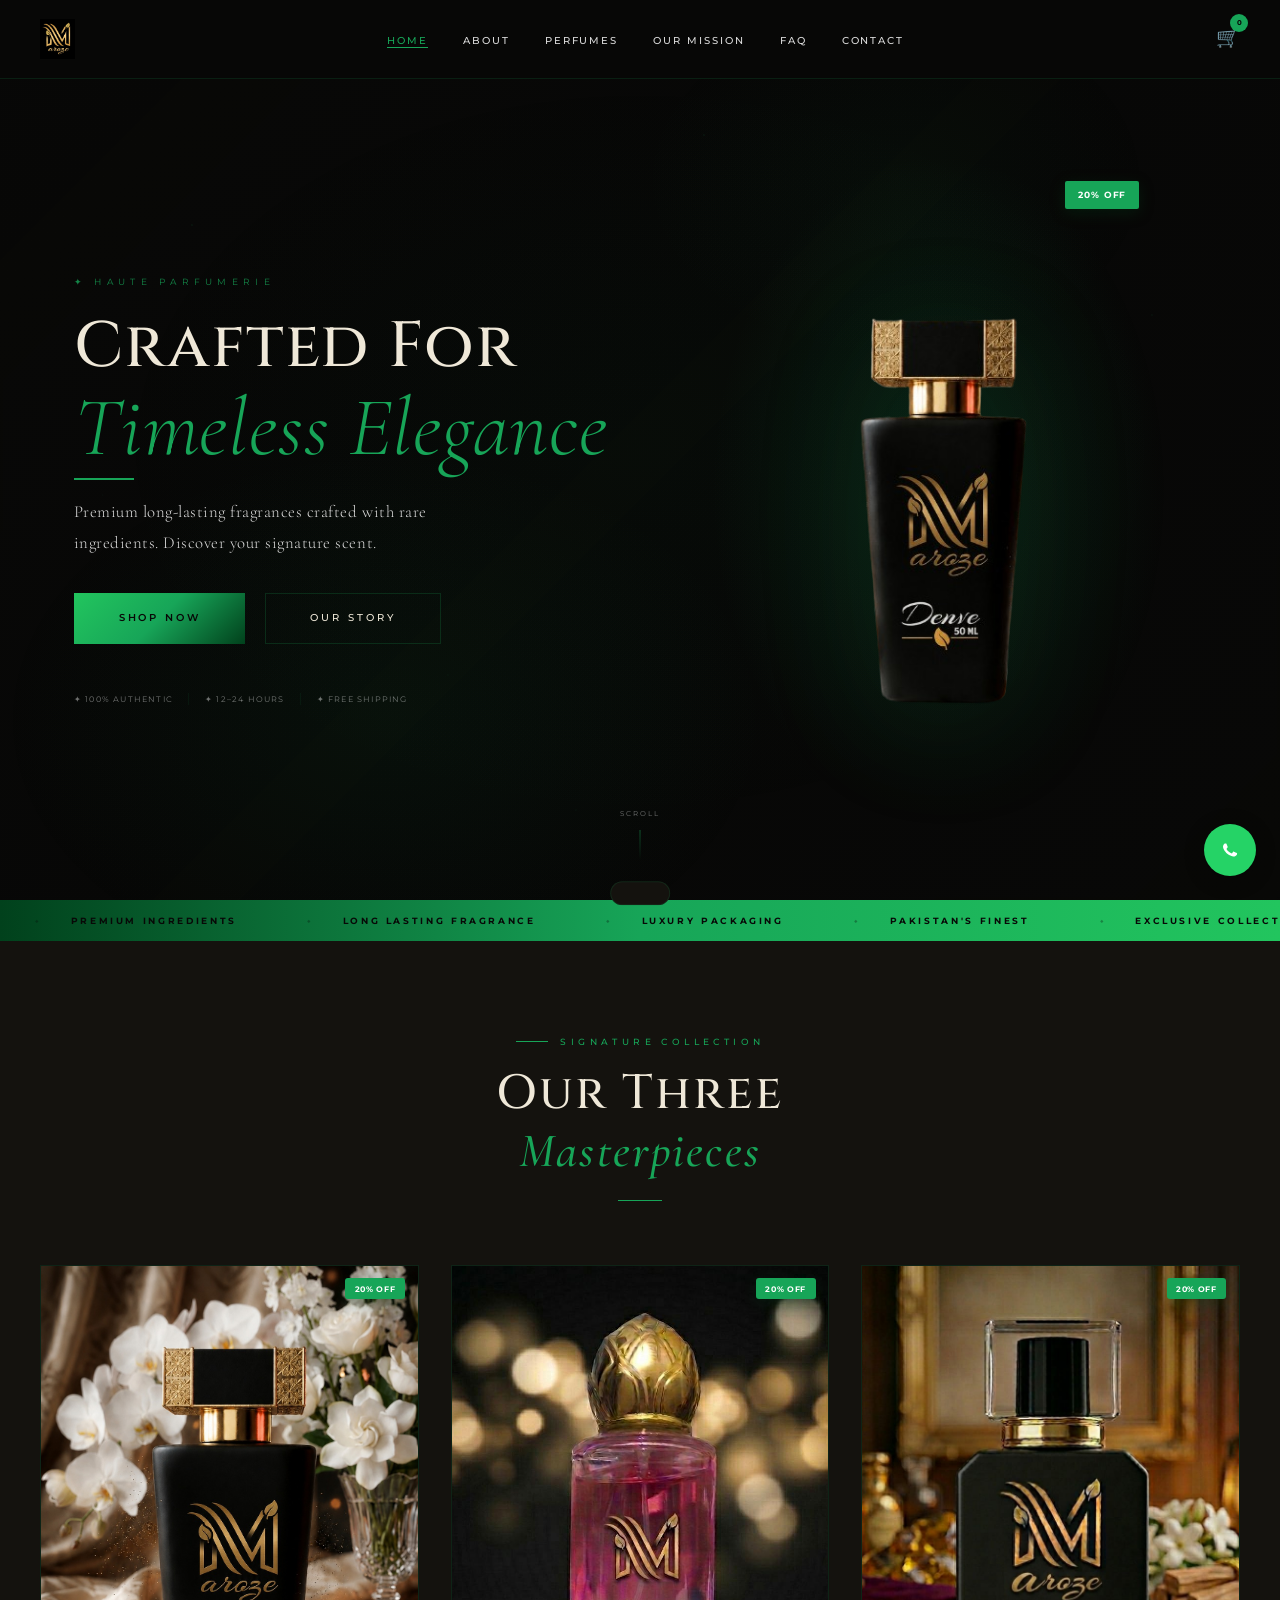
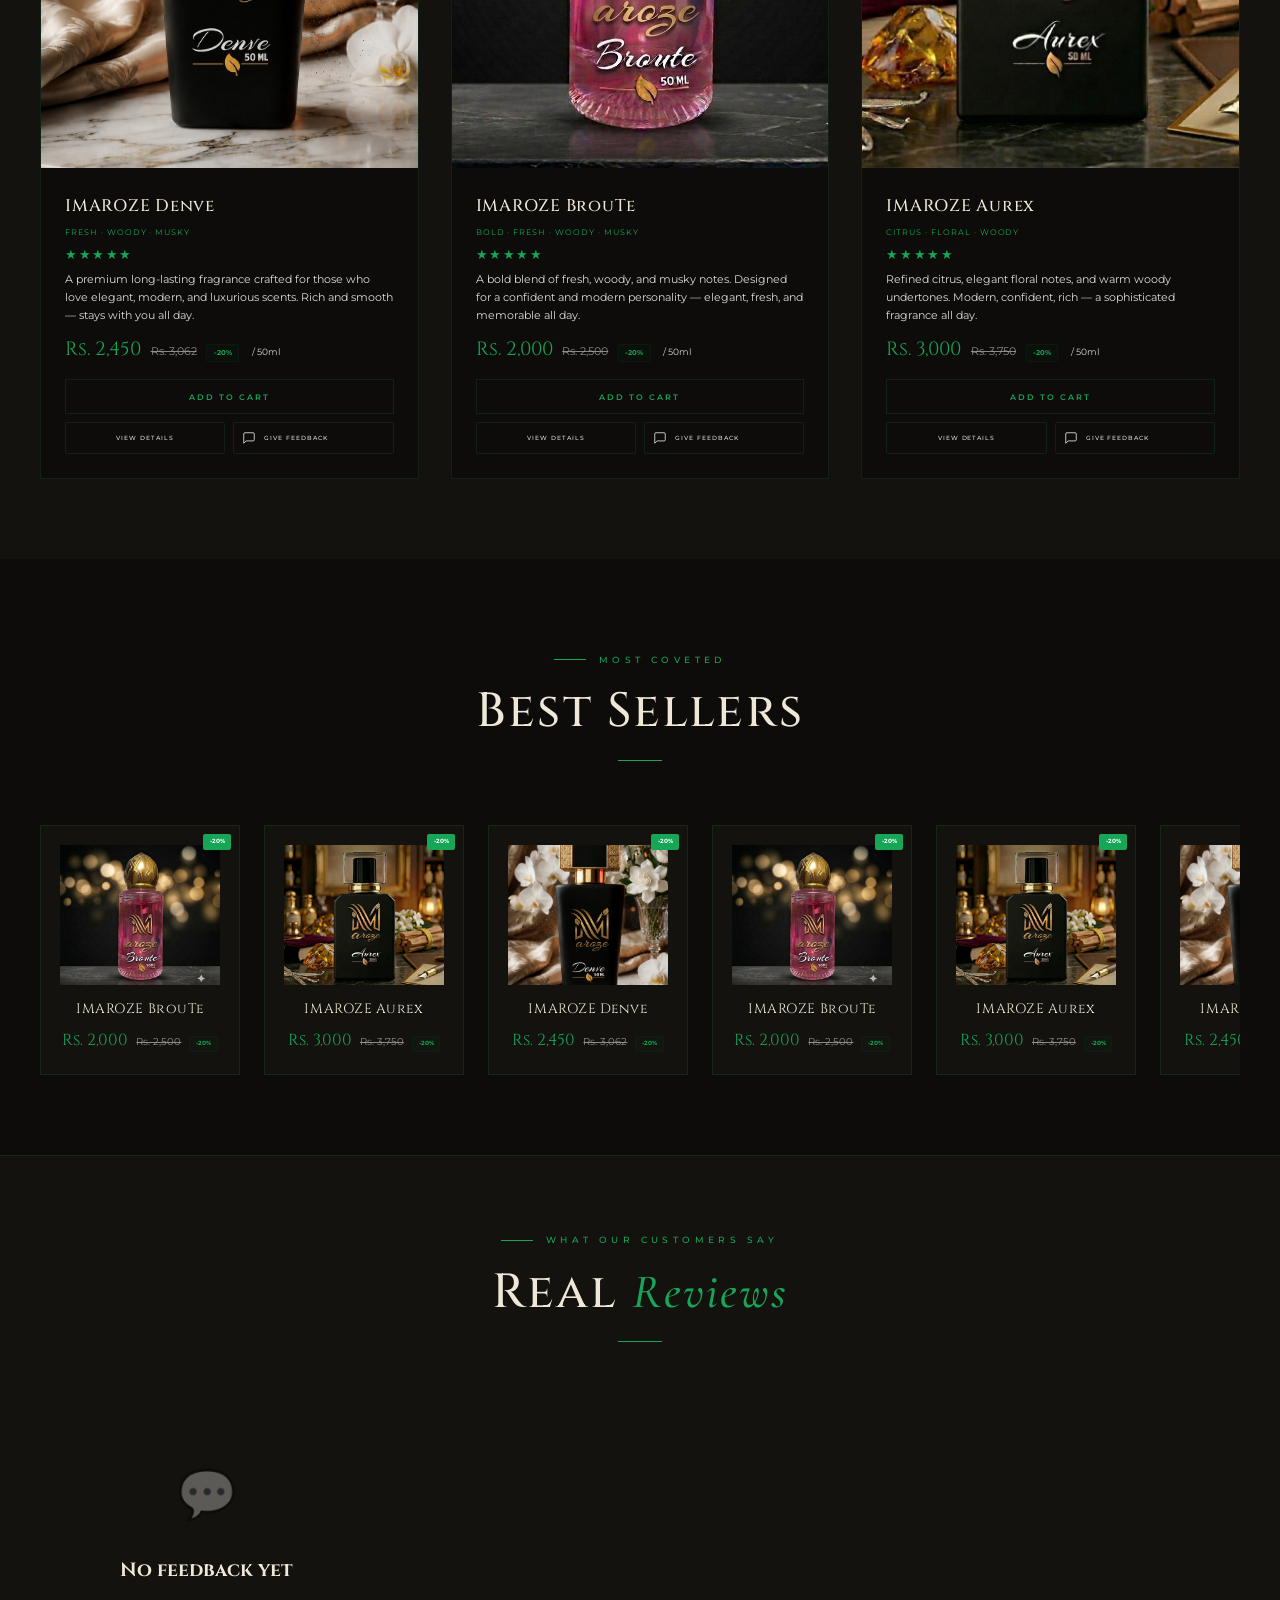
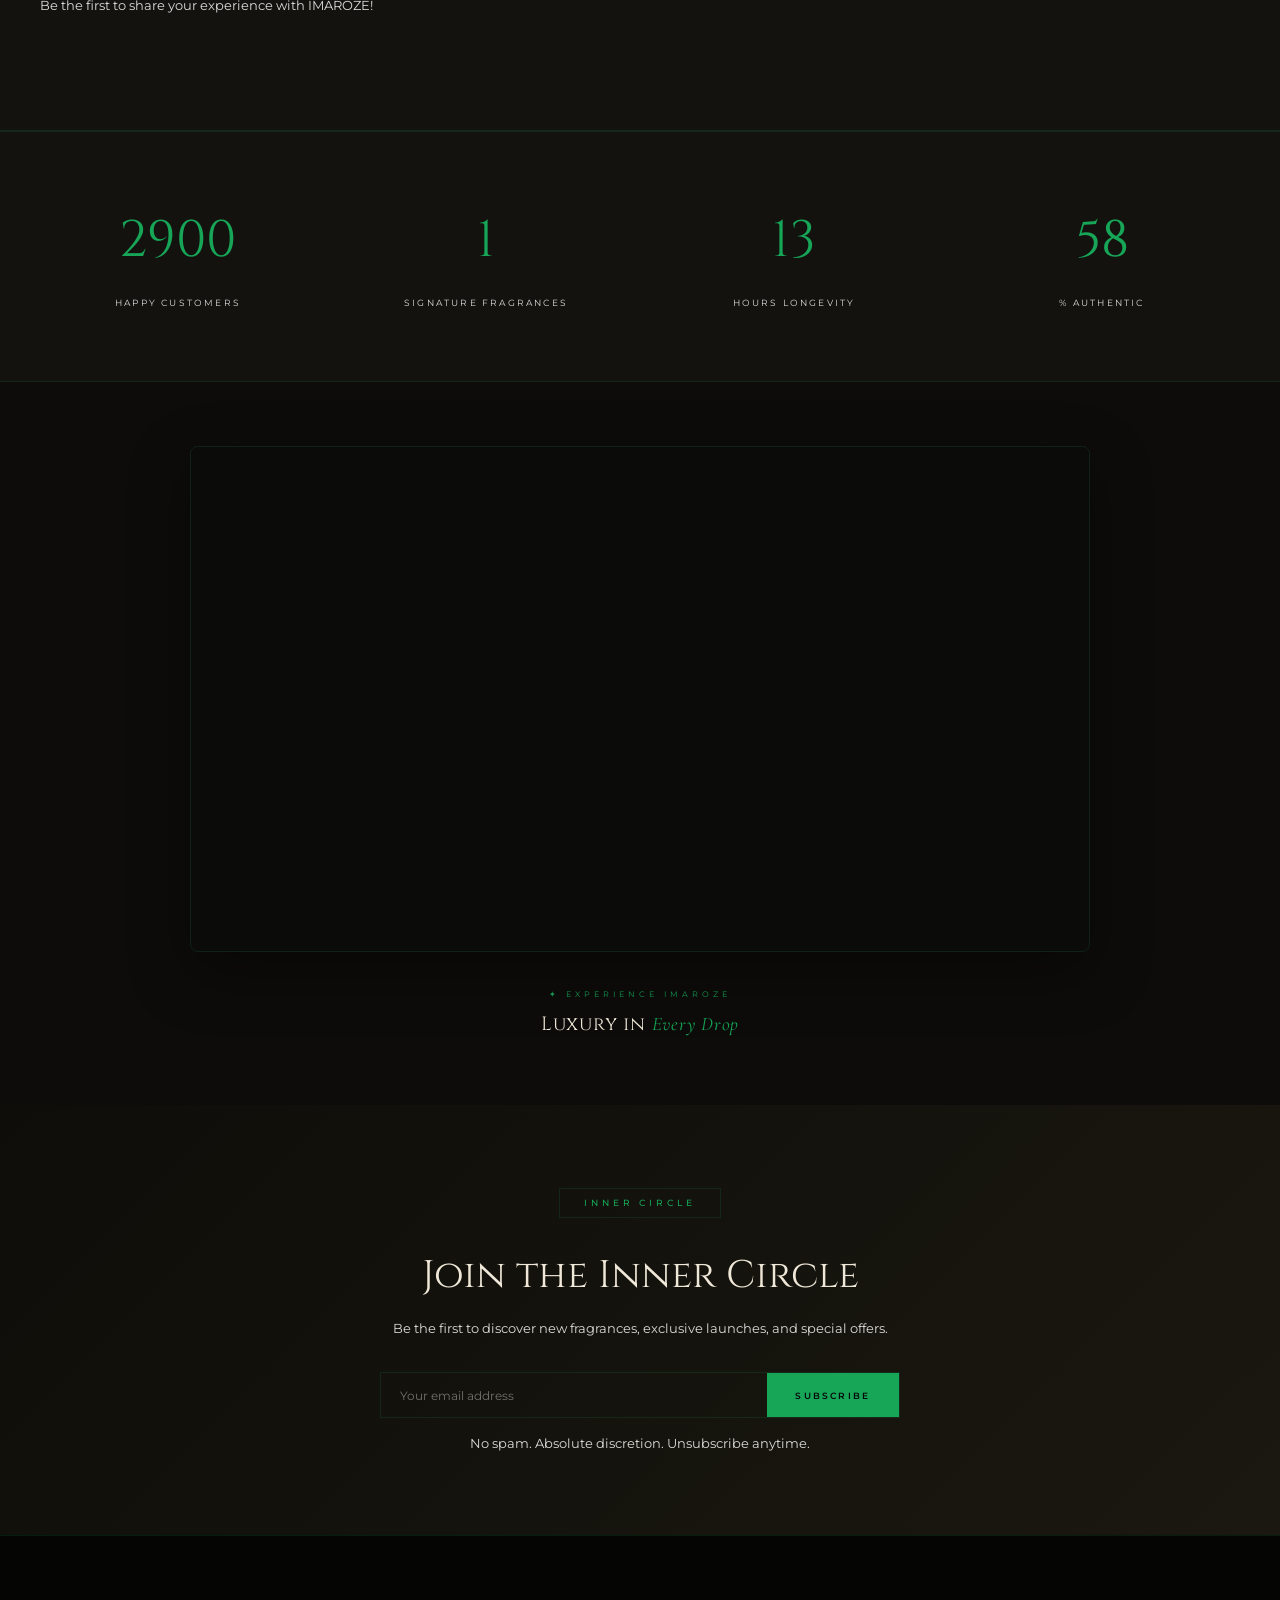
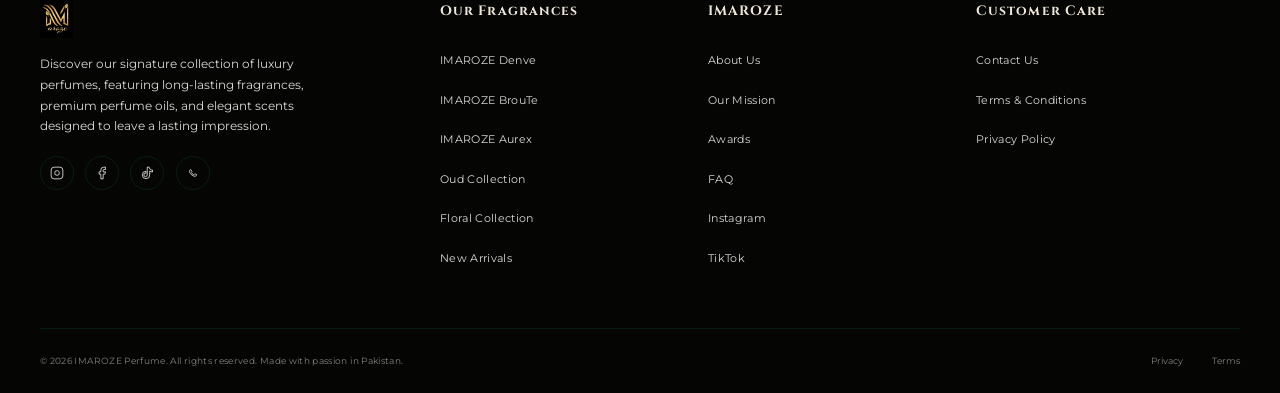
==== commit 5e0e1dd4: "Update index.html" ====
--- a/index.html
+++ b/index.html
@@ -13,12 +13,12 @@
   --black: #080807;
   --black2: #0d0c0a;
   --black3: #14120e;
-  --gold: #C9A84C;
-  --gold-hi: #DABF6E;
-  --gold-lo: #A8893A;
-  --gold-line: rgba(201,168,76,0.15);
+  --gold: #17A558;
+  --gold-hi: #22C55E;
+  --gold-lo: #01411C;
+  --gold-line: rgba(23,165,88,0.15);
   --cream: #EFE8D8;
-  --cream-dim: rgba(239,232,216,0.78);
+  --cream-dim: rgba(255,255,255,0.85);
   --fd: 'Cinzel', serif;
   --fb: 'Cormorant Garamond', serif;
   --fu: 'Montserrat', sans-serif;
@@ -26,7 +26,7 @@
 
 *{margin:0;padding:0;box-sizing:border-box}
 html{scroll-behavior:smooth}
-body{background:var(--black);color:var(--cream);font-family:var(--fb);font-size:18px;line-height:1.7;overflow-x:hidden}
+body{background:var(--black);color:var(--cream);font-family:var(--fb);font-size:18px;line-height:1.75;overflow-x:hidden;-webkit-font-smoothing:antialiased;-moz-osx-font-smoothing:grayscale;text-rendering:optimizeLegibility;font-optical-sizing:auto}
 img{display:block;max-width:100%}
 a{text-decoration:none;color:inherit}
 ul{list-style:none}
@@ -37,17 +37,17 @@
 @media(max-width:480px){.container{padding:0 1rem}}
 
 /* ========== BUTTONS ========== */
-.btn-gold{display:inline-flex;align-items:center;gap:0.6rem;font-family:var(--fu);font-size:0.6rem;font-weight:600;letter-spacing:0.3em;text-transform:uppercase;color:#080807;background:linear-gradient(135deg,#DABF6E,#C9A84C,#A8893A);padding:1rem 2.5rem;border:none;cursor:pointer;transition:all 0.4s ease;text-decoration:none}
-.btn-gold:hover{transform:translateY(-3px);box-shadow:0 12px 40px rgba(201,168,76,0.3)}
+.btn-gold{display:inline-flex;align-items:center;gap:0.6rem;font-family:var(--fu);font-size:0.6rem;font-weight:600;letter-spacing:0.3em;text-transform:uppercase;color:#080807;background:linear-gradient(135deg,#22C55E,#17A558,#01411C);padding:1rem 2.5rem;border:none;cursor:pointer;transition:all 0.4s ease;text-decoration:none}
+.btn-gold:hover{transform:translateY(-3px);box-shadow:0 12px 40px rgba(23,165,88,0.3)}
 
 .btn-ghost{display:inline-flex;align-items:center;gap:0.6rem;font-family:var(--fu);font-size:0.6rem;font-weight:500;letter-spacing:0.3em;text-transform:uppercase;color:var(--cream);background:transparent;border:1px solid var(--gold-line);padding:1rem 2.5rem;cursor:pointer;transition:all 0.4s ease;text-decoration:none}
-.btn-ghost:hover{border-color:var(--gold);color:var(--gold);background:rgba(201,168,76,0.06)}
+.btn-ghost:hover{border-color:var(--gold);color:var(--gold);background:rgba(23,165,88,0.06)}
 
 /* ========== SECTION HEAD ========== */
 .section-head{text-align:center;margin-bottom:4rem}
 .section-head .eyebrow{font-family:var(--fu);font-size:0.55rem;font-weight:500;letter-spacing:0.5em;text-transform:uppercase;color:var(--gold);display:inline-flex;align-items:center;gap:0.8rem}
 .section-head .eyebrow::before{content:'';width:32px;height:1px;background:var(--gold)}
-.section-head h2{font-family:var(--fd);font-size:clamp(2rem,4vw,3rem);font-weight:400;margin-top:0.8rem;letter-spacing:0.04em}
+.section-head h2{font-family:var(--fd);font-size:clamp(2rem,4vw,3rem);font-weight:500;margin-top:0.8rem;letter-spacing:0.045em;line-height:1.2}
 .section-head h2 em{font-style:italic;color:var(--gold);font-family:var(--fb)}
 .section-head .rule{width:44px;height:1px;background:var(--gold);margin:1.2rem auto}
 
@@ -57,7 +57,7 @@
   top: 0.8rem;
   right: 0.8rem;
   z-index: 3;
-  background: #e74c3c;
+  background: #17A558;
   color: #fff;
   font-family: var(--fu);
   font-size: 0.5rem;
@@ -65,7 +65,7 @@
   letter-spacing: 0.08em;
   padding: 0.2rem 0.6rem;
   border-radius: 3px;
-  box-shadow: 0 4px 15px rgba(231,76,60,0.3);
+  box-shadow: 0 4px 15px rgba(1,65,28,0.3);
   animation: pulseBadge 2s ease-in-out infinite;
 }
 
@@ -86,7 +86,7 @@
 .price-discount .discounted {
   font-family: var(--fd);
   font-size: 1.2rem;
-  color: #e74c3c;
+  color: #17A558;
 }
 
 .price-discount .original {
@@ -101,11 +101,11 @@
   font-family: var(--fu);
   font-size: 0.45rem;
   font-weight: 700;
-  color: #e74c3c;
-  background: rgba(231,76,60,0.1);
+  color: #17A558;
+  background: rgba(1,65,28,0.1);
   padding: 0.1rem 0.4rem;
   border-radius: 2px;
-  border: 1px solid rgba(231,76,60,0.2);
+  border: 1px solid rgba(1,65,28,0.2);
 }
 
 /* ========== NAVBAR ========== */
@@ -296,7 +296,7 @@
 }
 
 .mobile-menu .social-links a:hover {
-  background: rgba(201,168,76,0.06);
+  background: rgba(23,165,88,0.06);
 }
 
 /* ========== HERO ========== */
@@ -339,9 +339,9 @@
   inset: 0;
   z-index: 1;
   background:
-    radial-gradient(ellipse 50% 50% at 30% 80%, rgba(201,168,76,0.06) 0%, transparent 60%),
-    radial-gradient(ellipse 40% 40% at 70% 20%, rgba(201,168,76,0.04) 0%, transparent 50%),
-    radial-gradient(ellipse 60% 60% at 50% 50%, rgba(201,168,76,0.03) 0%, transparent 70%);
+    radial-gradient(ellipse 50% 50% at 30% 80%, rgba(23,165,88,0.06) 0%, transparent 60%),
+    radial-gradient(ellipse 40% 40% at 70% 20%, rgba(23,165,88,0.04) 0%, transparent 50%),
+    radial-gradient(ellipse 60% 60% at 50% 50%, rgba(23,165,88,0.03) 0%, transparent 70%);
   pointer-events: none;
 }
 
@@ -350,13 +350,13 @@
   position: absolute;
   inset: 0;
   background-image:
-    radial-gradient(1.5px 1.5px at 15% 25%, rgba(201,168,76,0.12), transparent),
-    radial-gradient(1px 1px at 35% 75%, rgba(201,168,76,0.08), transparent),
-    radial-gradient(1.5px 1.5px at 55% 15%, rgba(201,168,76,0.1), transparent),
-    radial-gradient(1px 1px at 75% 65%, rgba(201,168,76,0.06), transparent),
-    radial-gradient(1.5px 1.5px at 90% 35%, rgba(201,168,76,0.09), transparent),
-    radial-gradient(1px 1px at 8% 55%, rgba(201,168,76,0.07), transparent),
-    radial-gradient(1.5px 1.5px at 45% 90%, rgba(201,168,76,0.05), transparent);
+    radial-gradient(1.5px 1.5px at 15% 25%, rgba(23,165,88,0.12), transparent),
+    radial-gradient(1px 1px at 35% 75%, rgba(23,165,88,0.08), transparent),
+    radial-gradient(1.5px 1.5px at 55% 15%, rgba(23,165,88,0.1), transparent),
+    radial-gradient(1px 1px at 75% 65%, rgba(23,165,88,0.06), transparent),
+    radial-gradient(1.5px 1.5px at 90% 35%, rgba(23,165,88,0.09), transparent),
+    radial-gradient(1px 1px at 8% 55%, rgba(23,165,88,0.07), transparent),
+    radial-gradient(1.5px 1.5px at 45% 90%, rgba(23,165,88,0.05), transparent);
   background-size: 100% 100%;
   background-repeat: no-repeat;
   pointer-events: none;
@@ -409,9 +409,9 @@
 .hero-title-main {
   display: block;
   font-size: clamp(2.2rem, 5vw, 4rem);
-  font-weight: 400;
+  font-weight: 500;
   color: var(--cream);
-  letter-spacing: 0.02em;
+  letter-spacing: 0.025em;
 }
 
 .hero-title-accent {
@@ -485,7 +485,7 @@
   letter-spacing: 0.3em;
   text-transform: uppercase;
   color: #080807;
-  background: linear-gradient(135deg, #DABF6E, #C9A84C, #A8893A);
+  background: linear-gradient(135deg, #22C55E, #17A558, #01411C);
   padding: 1rem 2.8rem;
   border: none;
   cursor: pointer;
@@ -510,7 +510,7 @@
 
 .btn-primary:hover {
   transform: translateY(-3px);
-  box-shadow: 0 12px 40px rgba(201,168,76,0.35);
+  box-shadow: 0 12px 40px rgba(23,165,88,0.35);
 }
 
 .btn-secondary {
@@ -524,7 +524,7 @@
   text-transform: uppercase;
   color: var(--cream);
   background: transparent;
-  border: 1px solid rgba(201,168,76,0.2);
+  border: 1px solid rgba(23,165,88,0.2);
   padding: 1rem 2.8rem;
   cursor: pointer;
   transition: all 0.4s ease;
@@ -534,7 +534,7 @@
 .btn-secondary:hover {
   border-color: var(--gold);
   color: var(--gold);
-  background: rgba(201,168,76,0.06);
+  background: rgba(23,165,88,0.06);
 }
 
 .hero-trust {
@@ -563,7 +563,7 @@
   transform: translateY(-50%);
   width: 1px;
   height: 12px;
-  background: rgba(201,168,76,0.15);
+  background: rgba(23,165,88,0.15);
 }
 
 .hero-trust span:last-child::after {
@@ -610,7 +610,7 @@
 .hero-glow {
   position: absolute;
   inset: -40px;
-  background: radial-gradient(ellipse at 50% 50%, rgba(201,168,76,0.15) 0%, transparent 70%);
+  background: radial-gradient(ellipse at 50% 50%, rgba(23,165,88,0.15) 0%, transparent 70%);
   border-radius: 50%;
   animation: glowPulse 4s ease-in-out infinite;
 }
@@ -626,14 +626,14 @@
   object-fit: contain;
   position: relative;
   z-index: 2;
-  filter: drop-shadow(0 20px 60px rgba(201,168,76,0.08));
+  filter: drop-shadow(0 20px 60px rgba(23,165,88,0.08));
 }
 
 .hero-badge {
   position: absolute;
   top: -10px;
   right: -10px;
-  background: #e74c3c;
+  background: #17A558;
   color: #fff;
   font-family: var(--fu);
   font-size: 0.55rem;
@@ -643,7 +643,7 @@
   padding: 0.4rem 0.8rem;
   z-index: 3;
   border-radius: 2px;
-  box-shadow: 0 4px 15px rgba(231,76,60,0.3);
+  box-shadow: 0 4px 15px rgba(1,65,28,0.3);
   animation: pulseBadge 2s ease-in-out infinite;
 }
 
@@ -718,7 +718,7 @@
 }
 
 /* ========== MARQUEE ========== */
-.marquee-section{background:linear-gradient(90deg,#A8893A,#C9A84C,#DABF6E,#C9A84C,#A8893A);background-size:200% 100%;padding:0.8rem 0;overflow:hidden;animation:shimmerBg 5s ease-in-out infinite}
+.marquee-section{background:linear-gradient(90deg,#01411C,#17A558,#22C55E,#17A558,#01411C);background-size:200% 100%;padding:0.8rem 0;overflow:hidden;animation:shimmerBg 5s ease-in-out infinite}
 @keyframes shimmerBg{0%,100%{background-position:0% 50%}50%{background-position:100% 50%}}
 .marquee-track{display:flex;white-space:nowrap;animation:marqueeScroll 22s linear infinite;width:max-content}
 .marquee-track:hover{animation-play-state:paused}
@@ -734,12 +734,12 @@
 @media(max-width:600px){.products-grid{grid-template-columns:1fr}}
 
 .product-card{background:var(--black2);border:1px solid var(--gold-line);overflow:hidden;transition:all 0.4s;cursor:default;position:relative}
-.product-card:hover{border-color:rgba(201,168,76,0.4);transform:translateY(-8px);box-shadow:0 20px 60px rgba(201,168,76,0.08)}
+.product-card:hover{border-color:rgba(23,165,88,0.4);transform:translateY(-8px);box-shadow:0 20px 60px rgba(23,165,88,0.08)}
 .product-card .img{aspect-ratio:3/4;overflow:hidden;background:linear-gradient(145deg,#100f0a,#1a1810)}
 .product-card .img img{width:100%;height:100%;object-fit:cover;transition:transform 0.7s}
 .product-card:hover .img img{transform:scale(1.04)}
 .product-card .info{padding:1.5rem}
-.product-card .info h3{font-family:var(--fd);font-size:1rem;color:var(--cream);letter-spacing:0.04em;margin-bottom:0.2rem}
+.product-card .info h3{font-family:var(--fd);font-size:1.05rem;font-weight:500;color:var(--cream);letter-spacing:0.045em;margin-bottom:0.25rem}
 .product-card .info .notes{font-family:var(--fu);font-size:0.5rem;color:var(--gold);text-transform:uppercase;letter-spacing:0.12em}
 .product-card .info .stars{font-family:var(--fu);font-size:0.8rem;color:var(--gold);letter-spacing:0.1rem;margin-top:0.3rem}
 .product-card .info .desc{font-family:var(--fu);font-size:0.7rem;color:var(--cream-dim);line-height:1.6;margin-top:0.3rem;display:-webkit-box;-webkit-line-clamp:3;-webkit-box-orient:vertical;overflow:hidden}
@@ -747,7 +747,7 @@
 .product-card .info .btn-add:hover{background:var(--gold);color:#080807}
 .product-card .info .product-actions{display:flex;gap:0.5rem;margin-top:0.5rem}
 .product-card .info .product-actions button{flex:1;font-family:var(--fu);font-size:0.4rem;font-weight:500;letter-spacing:0.15em;text-transform:uppercase;color:var(--cream-dim);background:transparent;border:1px solid var(--gold-line);padding:0.5rem;transition:all 0.3s;cursor:pointer;border-radius:2px}
-.product-card .info .product-actions button:hover{border-color:var(--gold);color:var(--gold);background:rgba(201,168,76,0.05)}
+.product-card .info .product-actions button:hover{border-color:var(--gold);color:var(--gold);background:rgba(23,165,88,0.05)}
 
 /* ========== PRODUCT MODAL ========== */
 .product-modal {
@@ -979,7 +979,7 @@
 
 .modal-add-btn:hover {
   transform: translateY(-2px);
-  box-shadow: 0 8px 30px rgba(201,168,76,0.3);
+  box-shadow: 0 8px 30px rgba(23,165,88,0.3);
 }
 
 .modal-price .modal-original-price {
@@ -996,11 +996,11 @@
   font-family: var(--fu);
   font-size: 0.55rem;
   font-weight: 700;
-  color: #e74c3c;
-  background: rgba(231,76,60,0.1);
+  color: #17A558;
+  background: rgba(1,65,28,0.1);
   padding: 0.15rem 0.5rem;
   border-radius: 2px;
-  border: 1px solid rgba(231,76,60,0.2);
+  border: 1px solid rgba(1,65,28,0.2);
   margin-left: 0.5rem;
 }
 
@@ -1053,14 +1053,14 @@
 .bs-track{display:flex;gap:1.5rem;width:max-content;animation:bsScroll 20s linear infinite}
 .bs-track:hover{animation-play-state:paused}
 .bs-item{min-width:200px;max-width:200px;background:var(--black3);border:1px solid var(--gold-line);padding:1.2rem;text-align:center;transition:all 0.3s;cursor:pointer;flex-shrink:0;position:relative}
-.bs-item:hover{border-color:var(--gold);transform:translateY(-5px);box-shadow:0 10px 30px rgba(201,168,76,0.08)}
+.bs-item:hover{border-color:var(--gold);transform:translateY(-5px);box-shadow:0 10px 30px rgba(23,165,88,0.08)}
 .bs-item img{width:100%;height:140px;object-fit:cover;margin-bottom:0.8rem}
 .bs-item .name{font-family:var(--fd);font-size:0.85rem;color:var(--cream);letter-spacing:0.04em}
 .bs-item .price{margin-top:0.3rem;display:flex;align-items:baseline;justify-content:center;gap:0.5rem;flex-wrap:wrap}
-.bs-item .price .discounted{font-family:var(--fd);font-size:1rem;color:#e74c3c}
+.bs-item .price .discounted{font-family:var(--fd);font-size:1rem;color:#17A558}
 .bs-item .price .original{font-family:var(--fu);font-size:0.6rem;color:var(--cream-dim);text-decoration:line-through;opacity:0.6}
-.bs-item .price .tag{font-family:var(--fu);font-size:0.4rem;font-weight:700;color:#e74c3c;background:rgba(231,76,60,0.1);padding:0.1rem 0.35rem;border-radius:2px;border:1px solid rgba(231,76,60,0.2)}
-.bs-item .bs-discount-badge{position:absolute;top:0.5rem;right:0.5rem;background:#e74c3c;color:#fff;font-family:var(--fu);font-size:0.4rem;font-weight:700;padding:0.15rem 0.4rem;border-radius:2px}
+.bs-item .price .tag{font-family:var(--fu);font-size:0.4rem;font-weight:700;color:#17A558;background:rgba(1,65,28,0.1);padding:0.1rem 0.35rem;border-radius:2px;border:1px solid rgba(1,65,28,0.2)}
+.bs-item .bs-discount-badge{position:absolute;top:0.5rem;right:0.5rem;background:#17A558;color:#fff;font-family:var(--fu);font-size:0.4rem;font-weight:700;padding:0.15rem 0.4rem;border-radius:2px}
 
 @keyframes bsScroll {
   0% { transform: translateX(0); }
@@ -1096,8 +1096,8 @@
 .video-container video{width:100%;height:100%;object-fit:cover;display:block}
 .video-overlay{position:absolute;inset:0;background:rgba(8,8,7,0.2);transition:all 0.4s ease}
 .video-container:hover .video-overlay{background:rgba(8,8,7,0.1)}
-.video-play-btn{position:absolute;top:50%;left:50%;transform:translate(-50%,-50%);width:70px;height:70px;border-radius:50%;background:rgba(201,168,76,0.15);border:2px solid rgba(201,168,76,0.4);color:var(--gold);font-size:1.8rem;cursor:pointer;display:flex;align-items:center;justify-content:center;transition:all 0.4s ease;backdrop-filter:blur(4px);z-index:2}
-.video-play-btn:hover{background:rgba(201,168,76,0.25);border-color:var(--gold);transform:translate(-50%,-50%) scale(1.1);box-shadow:0 0 40px rgba(201,168,76,0.15)}
+.video-play-btn{position:absolute;top:50%;left:50%;transform:translate(-50%,-50%);width:70px;height:70px;border-radius:50%;background:rgba(23,165,88,0.15);border:2px solid rgba(23,165,88,0.4);color:var(--gold);font-size:1.8rem;cursor:pointer;display:flex;align-items:center;justify-content:center;transition:all 0.4s ease;backdrop-filter:blur(4px);z-index:2}
+.video-play-btn:hover{background:rgba(23,165,88,0.25);border-color:var(--gold);transform:translate(-50%,-50%) scale(1.1);box-shadow:0 0 40px rgba(23,165,88,0.15)}
 .video-play-btn .play-icon{margin-left:4px}
 .video-caption{text-align:center;margin-top:1.5rem}
 .video-caption .caption-eyebrow{font-family:var(--fu);font-size:0.5rem;font-weight:400;letter-spacing:0.5em;text-transform:uppercase;color:var(--gold);display:inline-block;margin-bottom:0.3rem}
@@ -1151,9 +1151,9 @@
 }
 
 .feedback-item:hover {
-  border-color: rgba(201,168,76,0.5);
+  border-color: rgba(23,165,88,0.5);
   transform: translateY(-5px);
-  box-shadow: 0 15px 40px rgba(201,168,76,0.1);
+  box-shadow: 0 15px 40px rgba(23,165,88,0.1);
 }
 
 .feedback-item .fb-header {
@@ -1323,7 +1323,7 @@
 .btn-feedback:hover {
   border-color: var(--gold);
   color: var(--gold);
-  background: rgba(201,168,76,0.05);
+  background: rgba(23,165,88,0.05);
 }
 
 .btn-feedback svg {
@@ -1343,10 +1343,10 @@
 .newsletter-form{display:flex;border:1px solid var(--gold-line);margin-top:2rem;transition:border-color 0.3s}
 .newsletter-form:focus-within{border-color:var(--gold)}
 .newsletter-form input{flex:1;background:transparent;border:none;padding:0.9rem 1.2rem;font-family:var(--fu);font-size:0.75rem;color:var(--cream);outline:none}
-.newsletter-form input::placeholder{color:rgba(239,232,216,0.4)}
+.newsletter-form input::placeholder{color:rgba(255,255,255,0.4)}
 .newsletter-form button{font-family:var(--fu);font-size:0.55rem;font-weight:600;letter-spacing:0.25em;text-transform:uppercase;background:var(--gold);color:#080807;border:none;padding:0.9rem 1.8rem;transition:background 0.3s;white-space:nowrap}
 .newsletter-form button:hover{background:var(--gold-hi)}
-.newsletter-note{font-family:var(--fu);font-size:0.55rem;color:rgba(239,232,216,0.2);margin-top:0.9rem}
+.newsletter-note{font-family:var(--fu);font-size:0.55rem;color:rgba(255,255,255,0.5);margin-top:0.9rem}
 
 /* ========== FOOTER ========== */
 footer{background:#050504;border-top:1px solid var(--gold-line);padding:4rem 0 1.5rem;margin-top:0}
@@ -1357,16 +1357,16 @@
 .footer-brand p{font-family:var(--fu);font-size:0.72rem;color:var(--cream-dim);line-height:1.8;max-width:280px;margin-bottom:1.2rem}
 .footer-socials{display:flex;gap:0.7rem;flex-wrap:wrap}
 .footer-socials a{width:34px;height:34px;border:1px solid var(--gold-line);border-radius:50%;display:flex;align-items:center;justify-content:center;color:var(--cream-dim);transition:all 0.3s}
-.footer-socials a:hover{border-color:var(--gold);color:var(--gold);background:rgba(201,168,76,0.05)}
+.footer-socials a:hover{border-color:var(--gold);color:var(--gold);background:rgba(23,165,88,0.05)}
 .footer-socials a svg{width:14px;height:14px;stroke:currentColor;stroke-width:1.5;fill:none}
 .footer-col h4{font-family:var(--fd);font-size:0.85rem;color:var(--cream);margin-bottom:1.2rem;letter-spacing:0.08em}
 .footer-col ul li{margin-bottom:0.5rem}
 .footer-col ul a{font-family:var(--fu);font-size:0.68rem;color:var(--cream-dim);transition:color 0.3s;letter-spacing:0.03em}
 .footer-col ul a:hover{color:var(--gold)}
 .footer-bottom{border-top:1px solid var(--gold-line);padding-top:1.5rem;display:flex;align-items:center;justify-content:space-between;flex-wrap:wrap;gap:1rem}
-.footer-bottom p{font-family:var(--fu);font-size:0.55rem;color:rgba(239,232,216,0.2);letter-spacing:0.04em}
+.footer-bottom p{font-family:var(--fu);font-size:0.55rem;color:rgba(255,255,255,0.5);letter-spacing:0.04em}
 .footer-bottom-links{display:flex;gap:1.8rem}
-.footer-bottom-links a{font-family:var(--fu);font-size:0.55rem;color:rgba(239,232,216,0.2);transition:color 0.3s}
+.footer-bottom-links a{font-family:var(--fu);font-size:0.55rem;color:rgba(255,255,255,0.5);transition:color 0.3s}
 .footer-bottom-links a:hover{color:var(--gold)}
 
 /* ========== TOAST ========== */
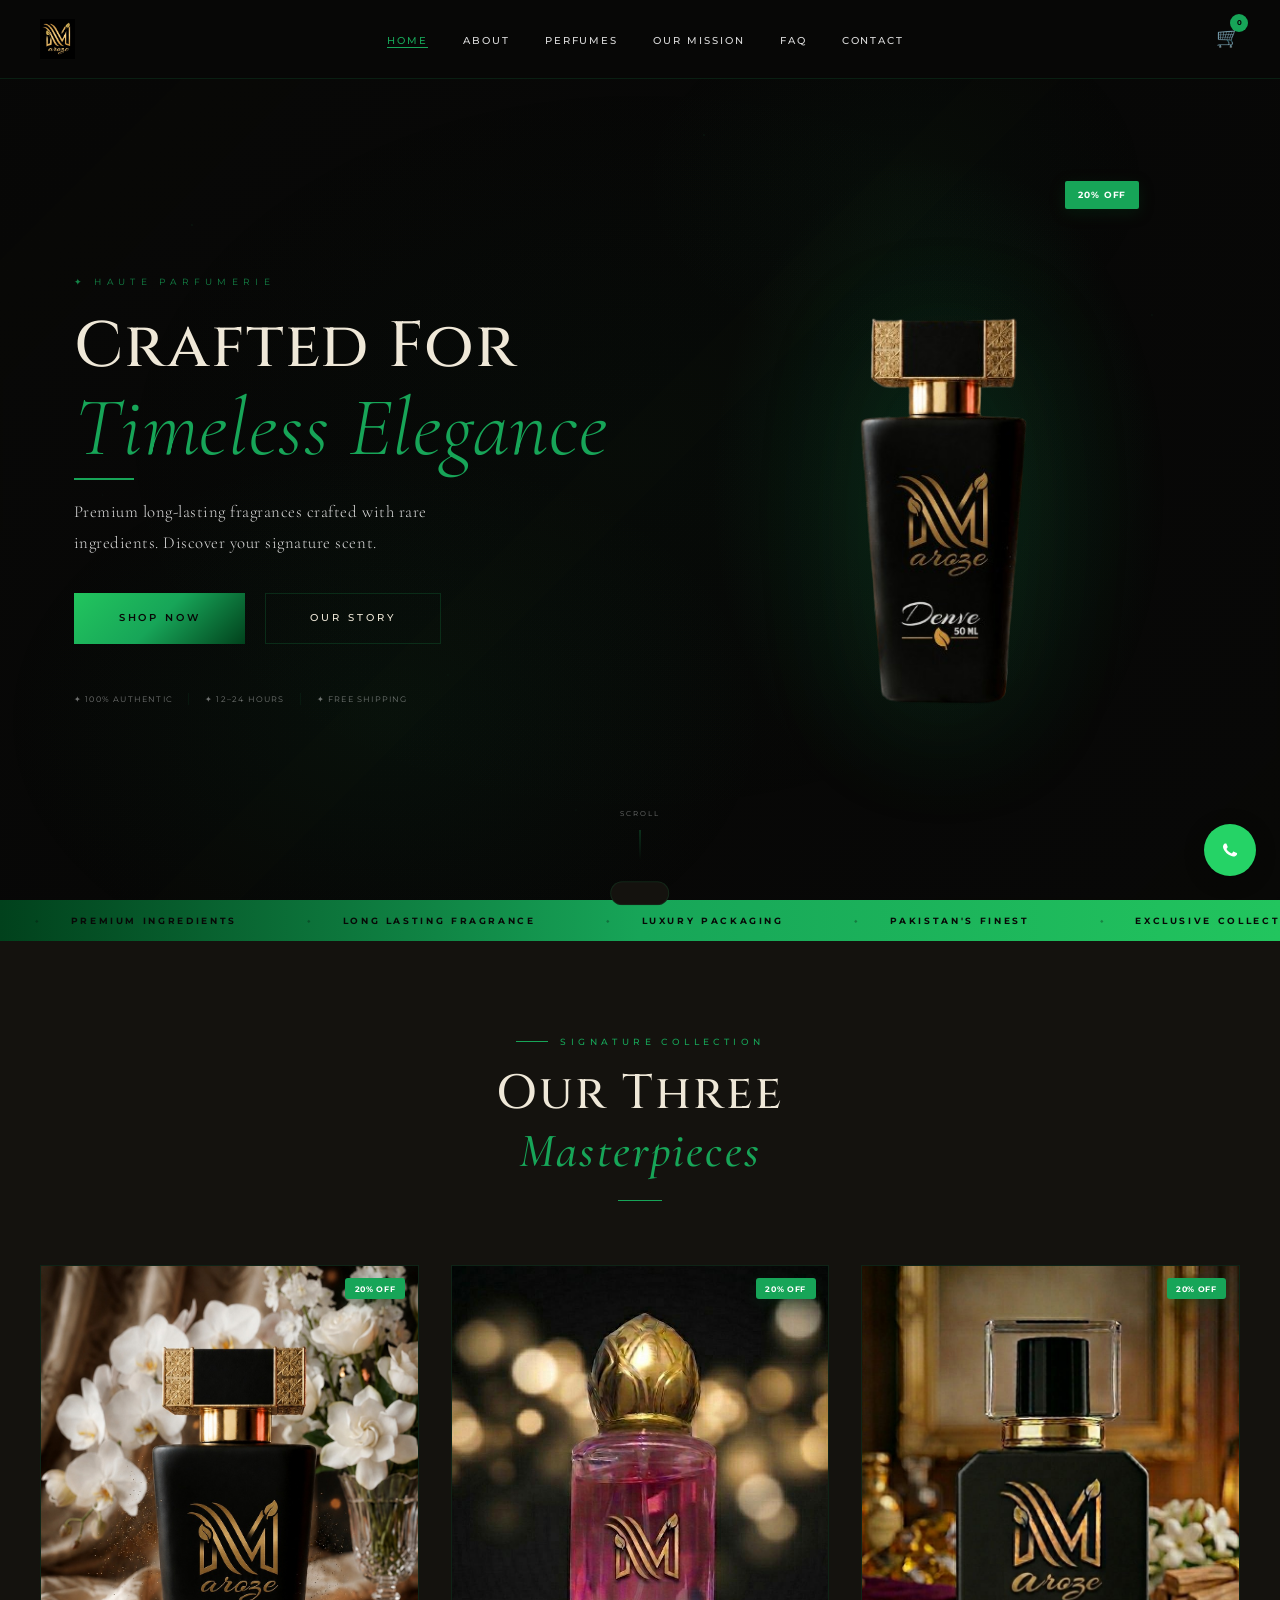
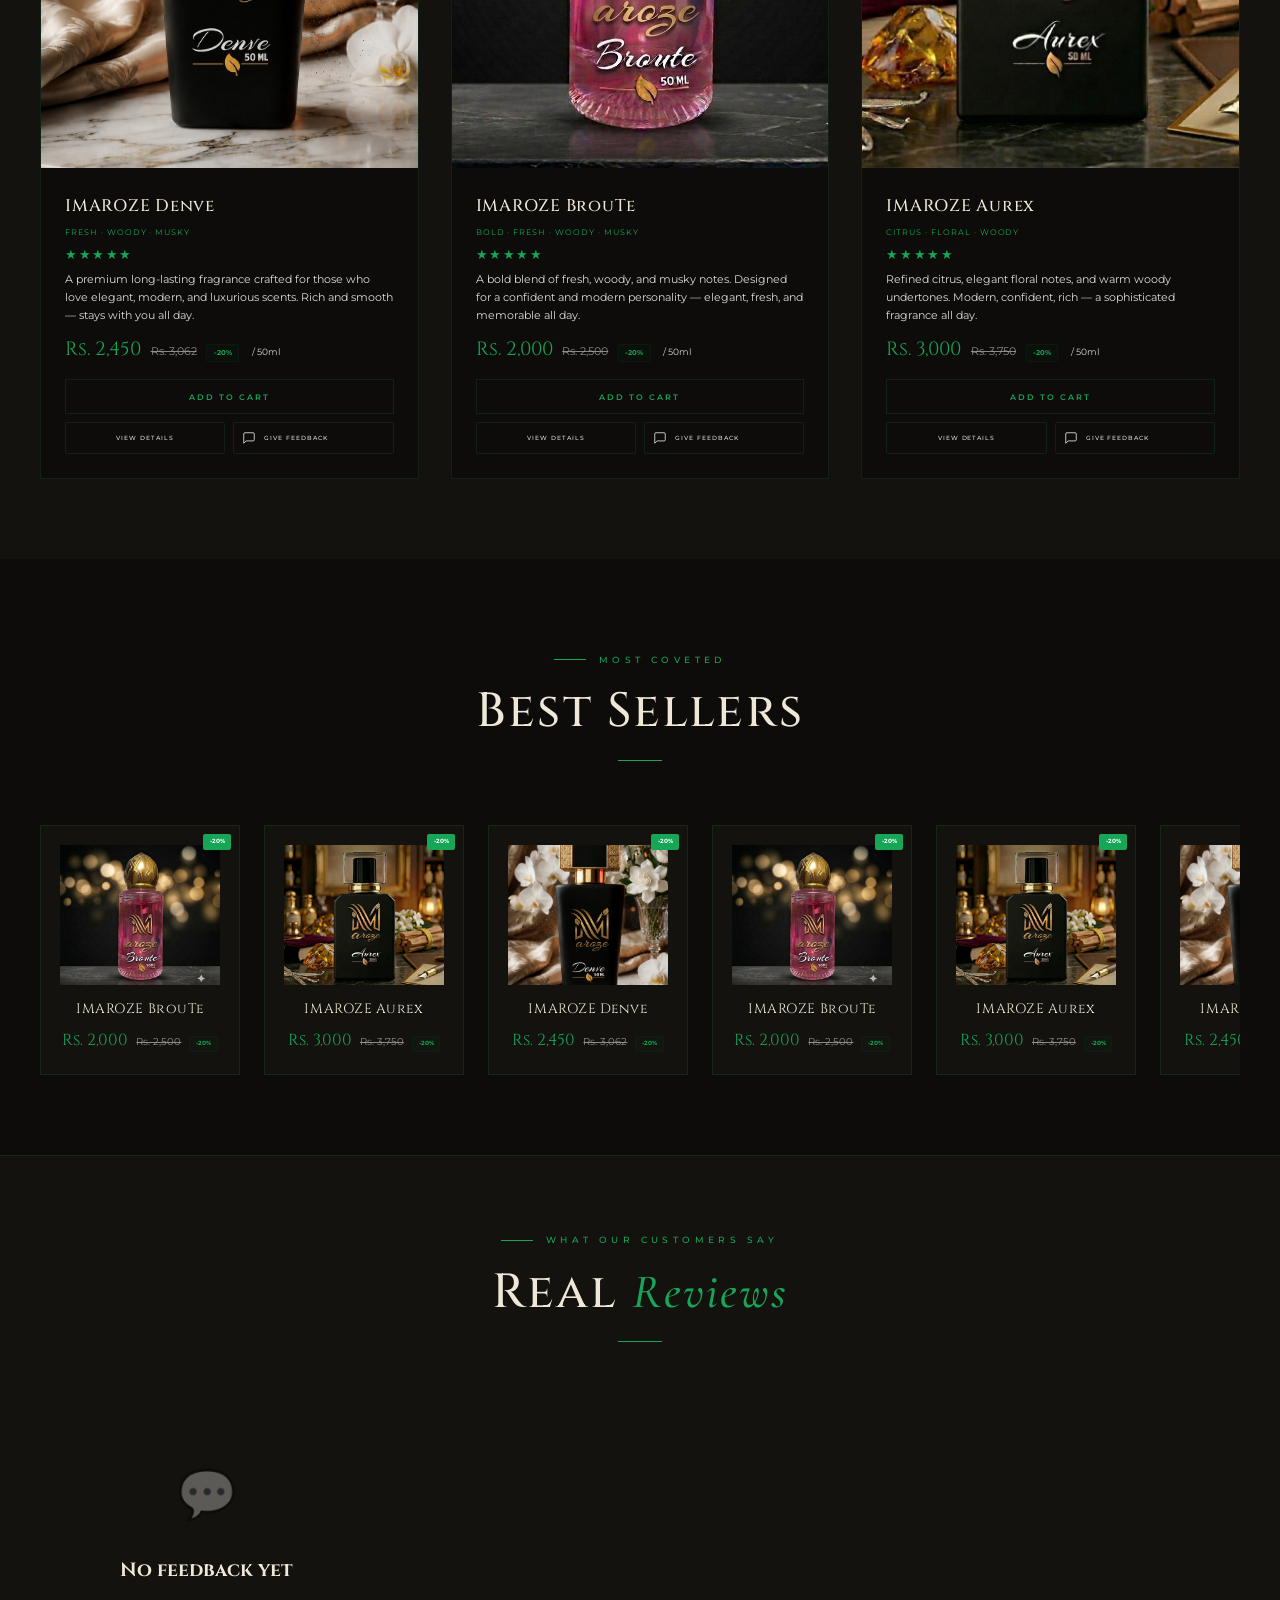
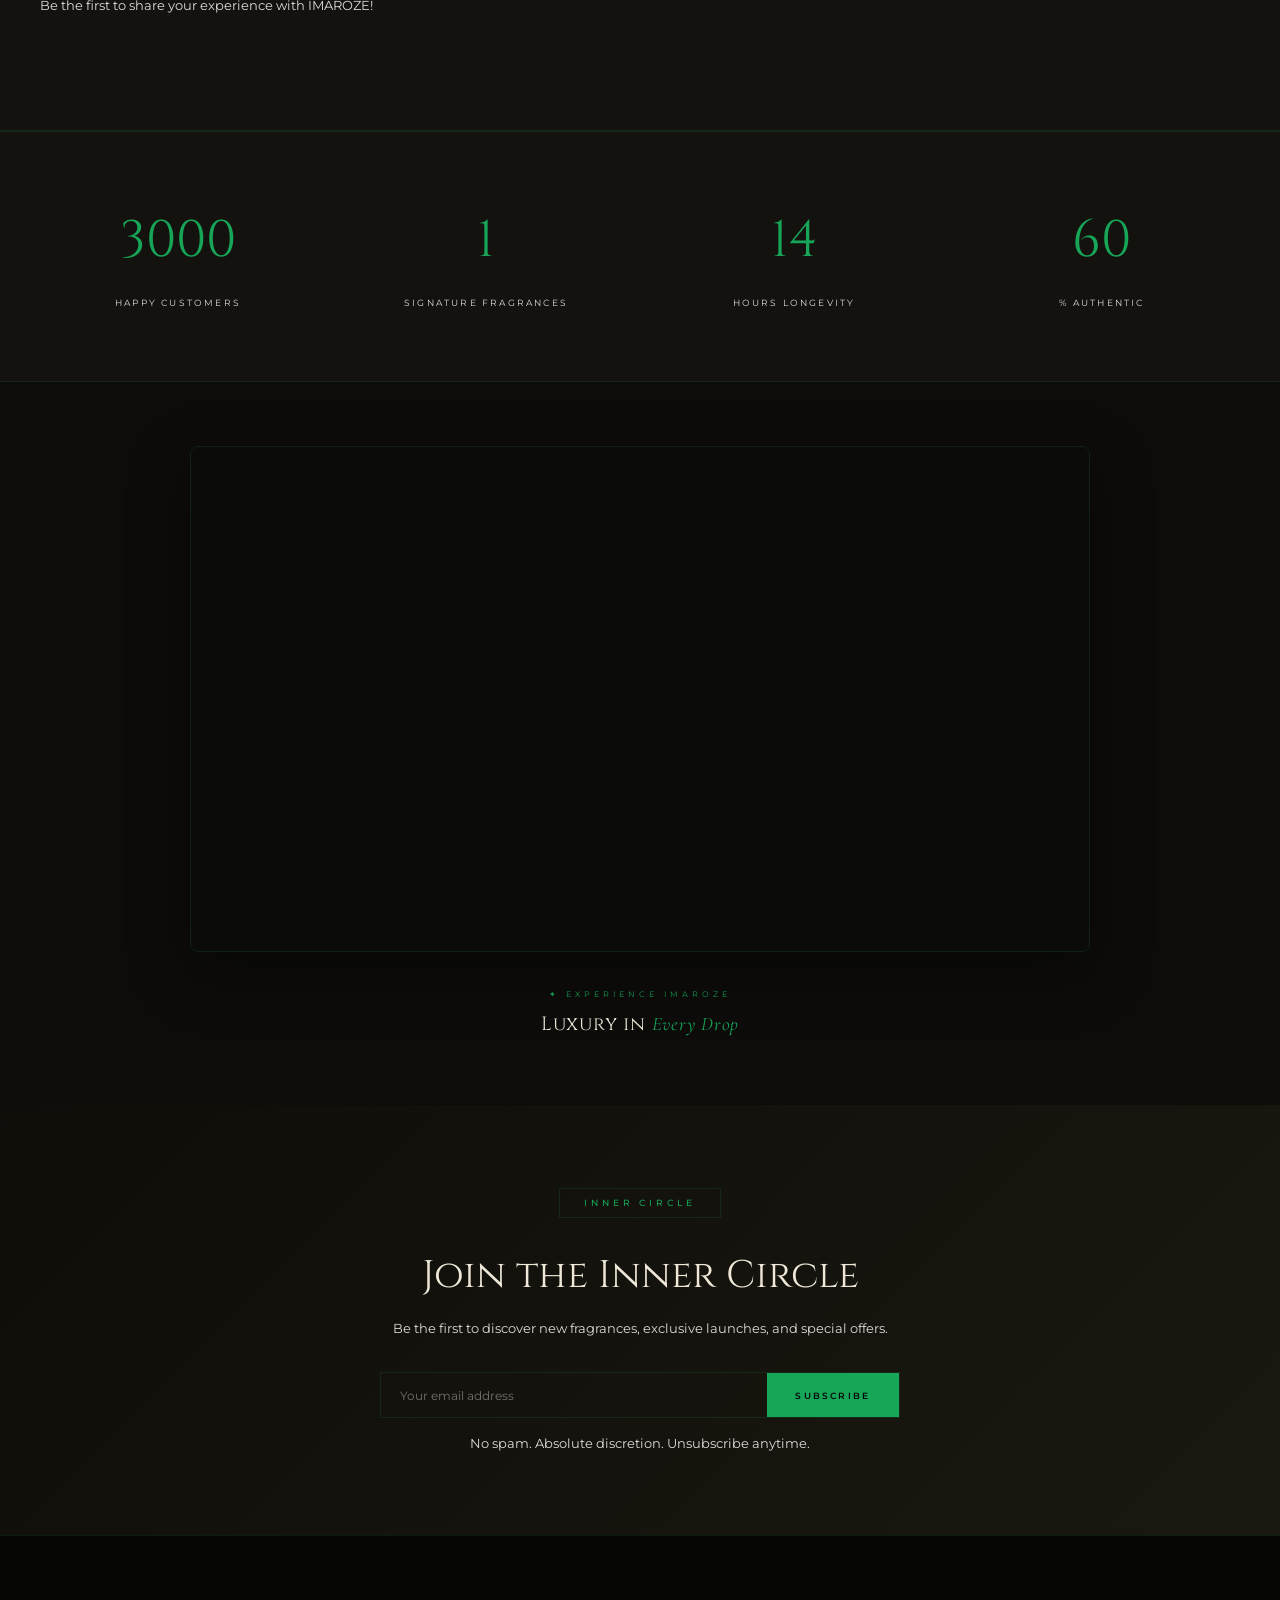
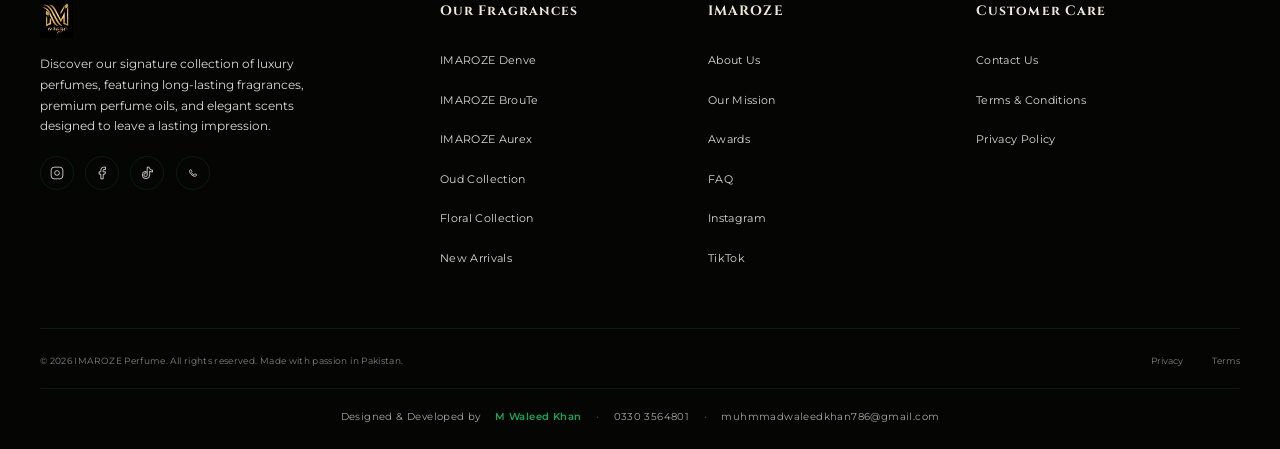
==== commit ced6bed9: "Update index.html" ====
--- a/index.html
+++ b/index.html
@@ -1368,6 +1368,55 @@
 .footer-bottom-links{display:flex;gap:1.8rem}
 .footer-bottom-links a{font-family:var(--fu);font-size:0.55rem;color:rgba(255,255,255,0.5);transition:color 0.3s}
 .footer-bottom-links a:hover{color:var(--gold)}
+
+/* ========== DEVELOPER CREDIT ========== */
+.footer-credit {
+  border-top: 1px solid var(--gold-line);
+  margin-top: 1.2rem;
+  padding-top: 1.2rem;
+  text-align: center;
+}
+
+.footer-credit p {
+  font-family: var(--fu);
+  font-size: 0.62rem;
+  letter-spacing: 0.04em;
+  color: rgba(255,255,255,0.65);
+  display: flex;
+  align-items: center;
+  justify-content: center;
+  flex-wrap: wrap;
+  gap: 0.5rem 0.9rem;
+}
+
+.footer-credit .dev-name {
+  color: var(--gold);
+  font-weight: 600;
+}
+
+.footer-credit .dot {
+  color: rgba(255,255,255,0.25);
+}
+
+.footer-credit a {
+  color: rgba(255,255,255,0.65);
+  text-decoration: none;
+  transition: color 0.3s;
+}
+
+.footer-credit a:hover {
+  color: var(--gold);
+}
+
+@media (max-width: 600px) {
+  .footer-credit p {
+    flex-direction: column;
+    gap: 0.4rem;
+  }
+  .footer-credit .dot {
+    display: none;
+  }
+}
 
 /* ========== TOAST ========== */
 .toast{position:fixed;bottom:1.5rem;left:50%;transform:translateX(-50%) translateY(120%);z-index:900;background:var(--black3);border:1px solid var(--gold-line);padding:0.7rem 1.8rem;font-family:var(--fu);font-size:0.65rem;letter-spacing:0.1em;color:var(--gold);white-space:nowrap;transition:transform 0.4s;border-radius:30px}
@@ -1693,6 +1742,15 @@
         <a href="terms.html">Terms</a>
       </div>
     </div>
+    <div class="footer-credit">
+      <p>
+        Designed &amp; Developed by <span class="dev-name">M Waleed Khan</span>
+        <span class="dot">•</span>
+        <a href="tel:+923303564801">0330 3564801</a>
+        <span class="dot">•</span>
+        <a href="mailto:muhmmadwaleedkhan786@gmail.com">muhmmadwaleedkhan786@gmail.com</a>
+      </p>
+    </div>
   </div>
 </footer>
 
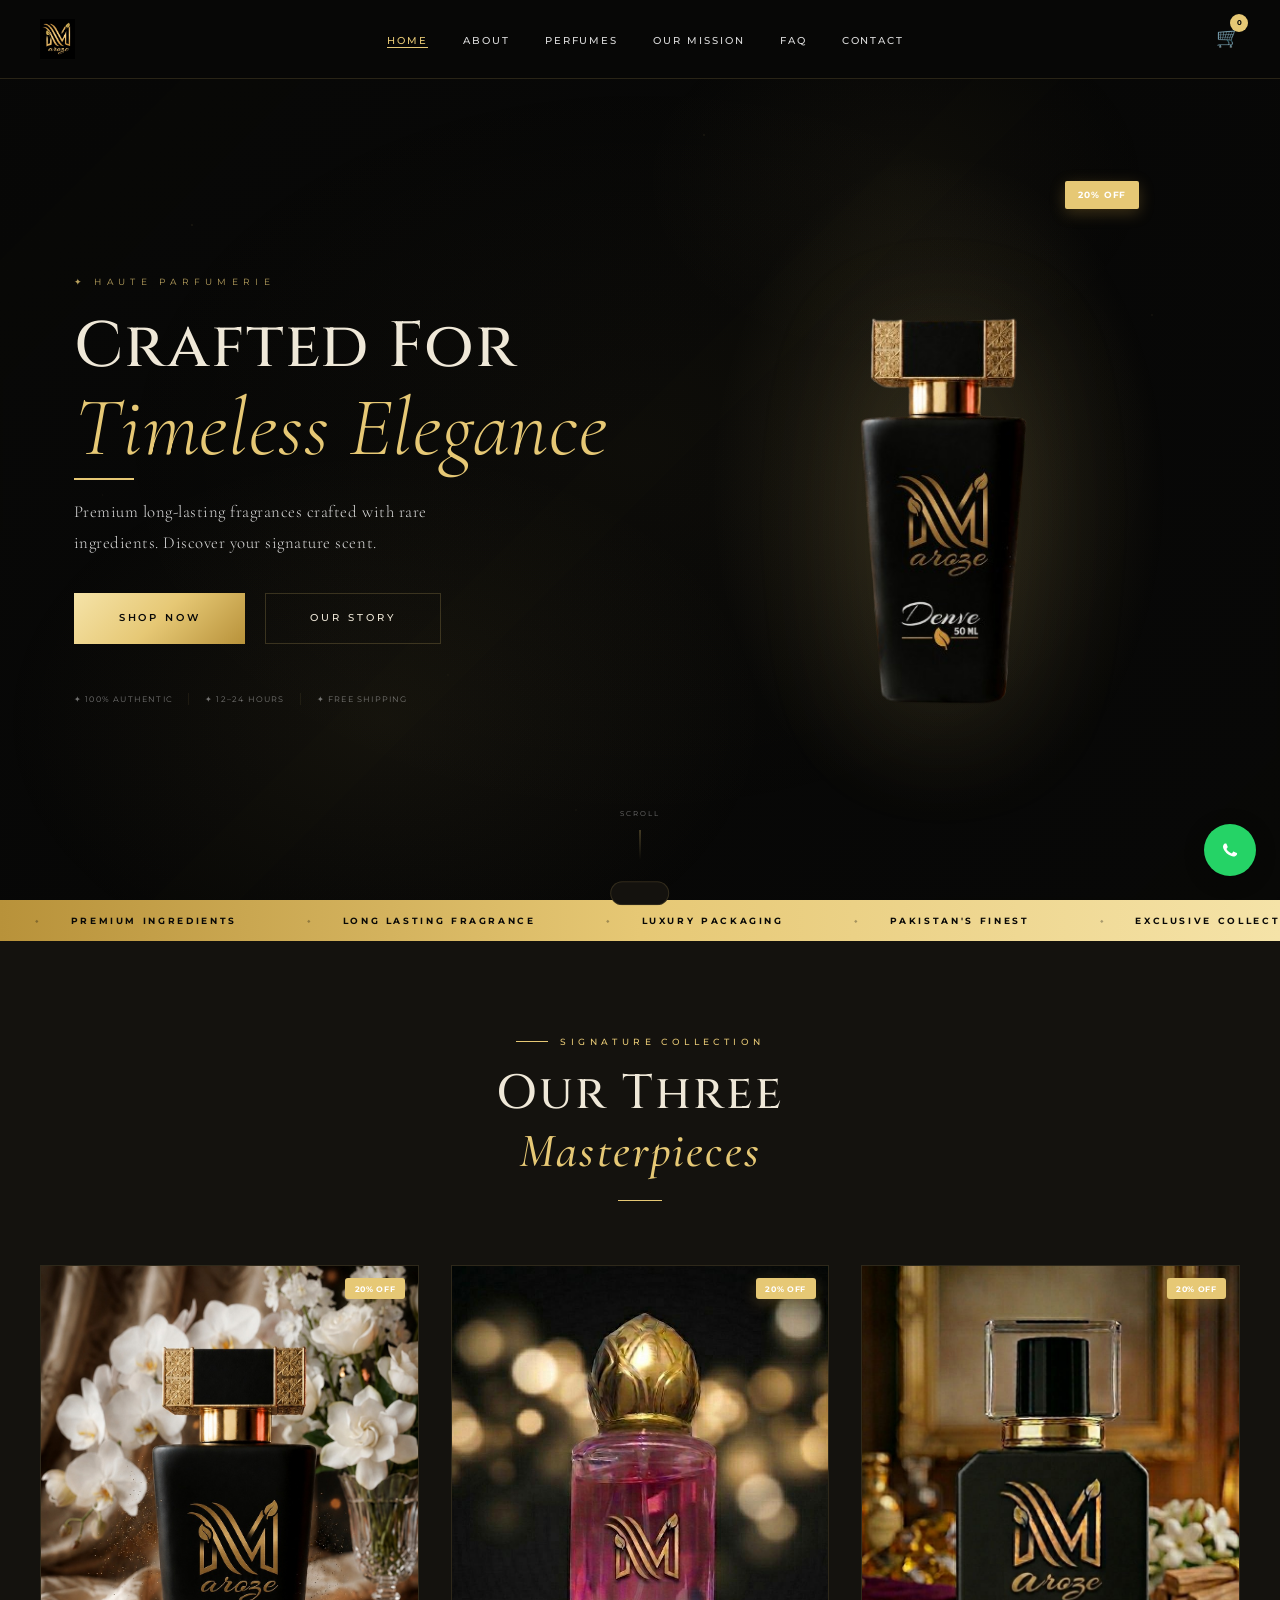
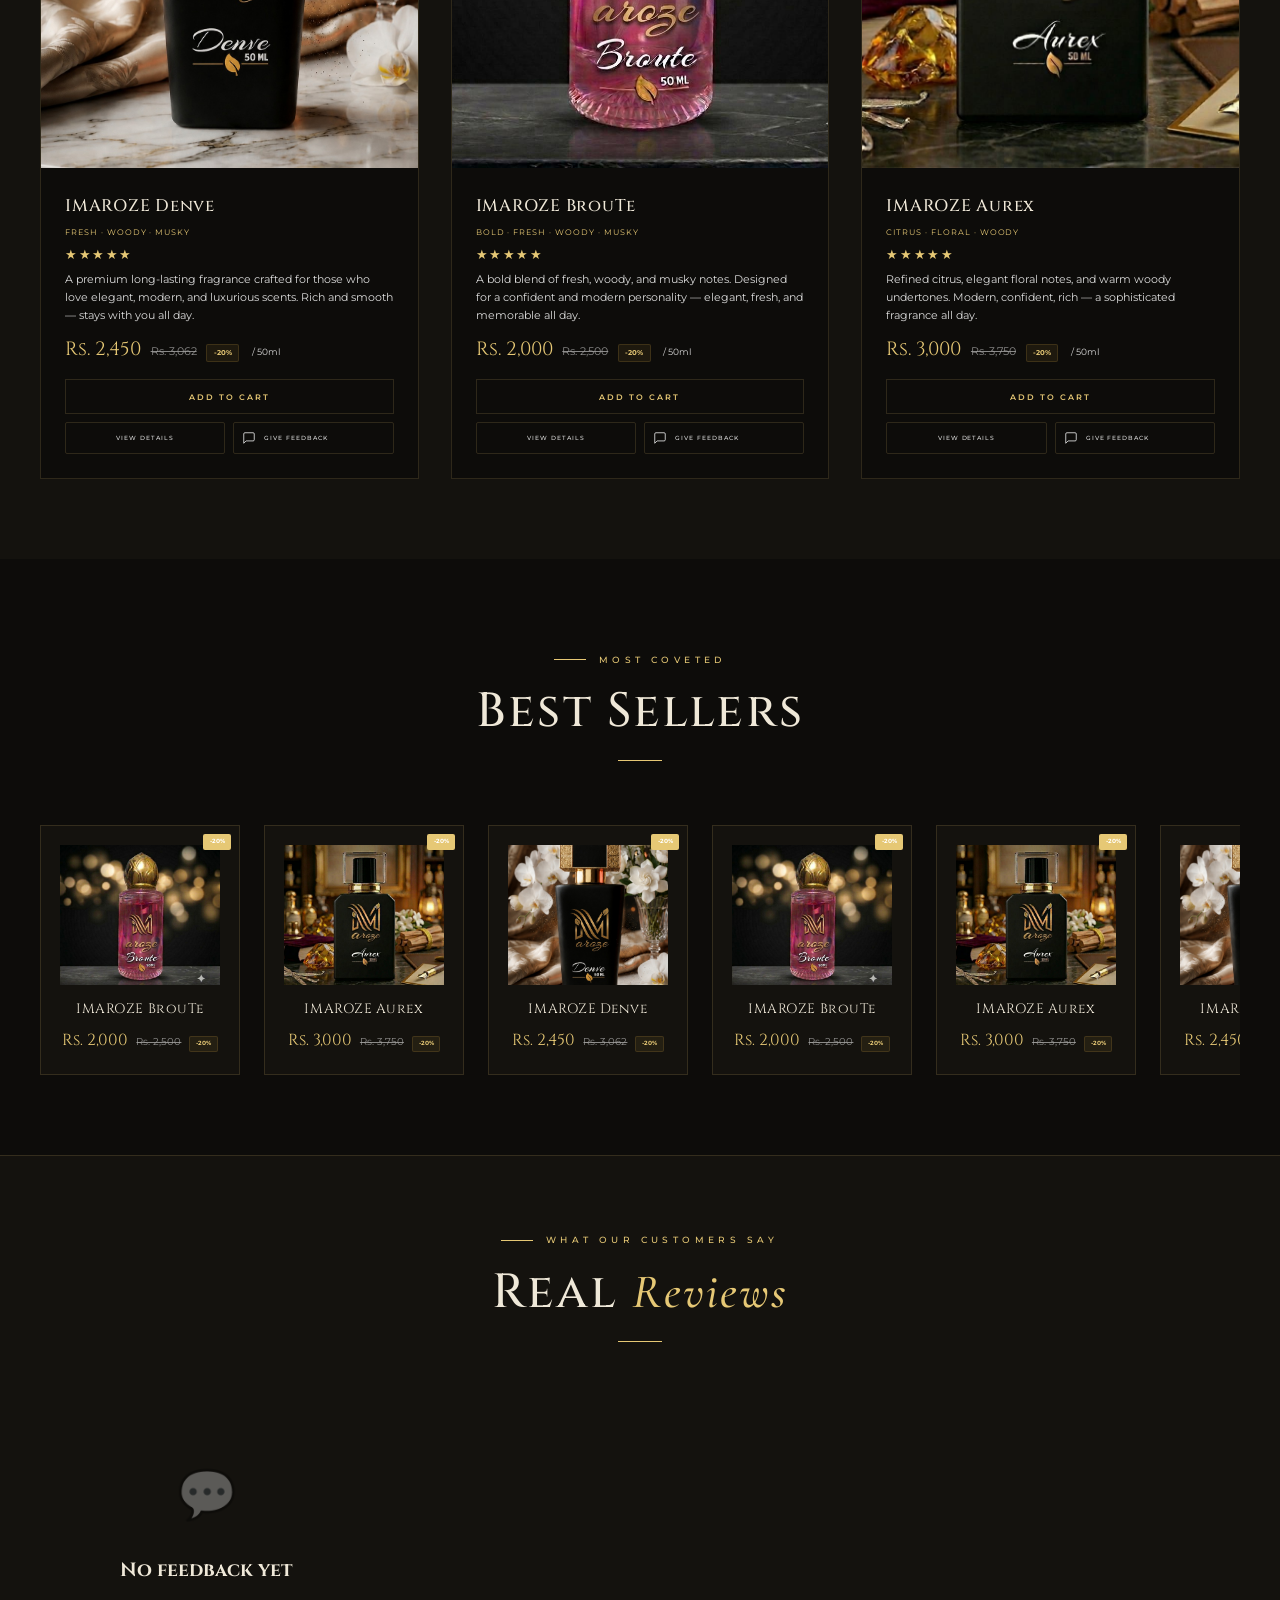
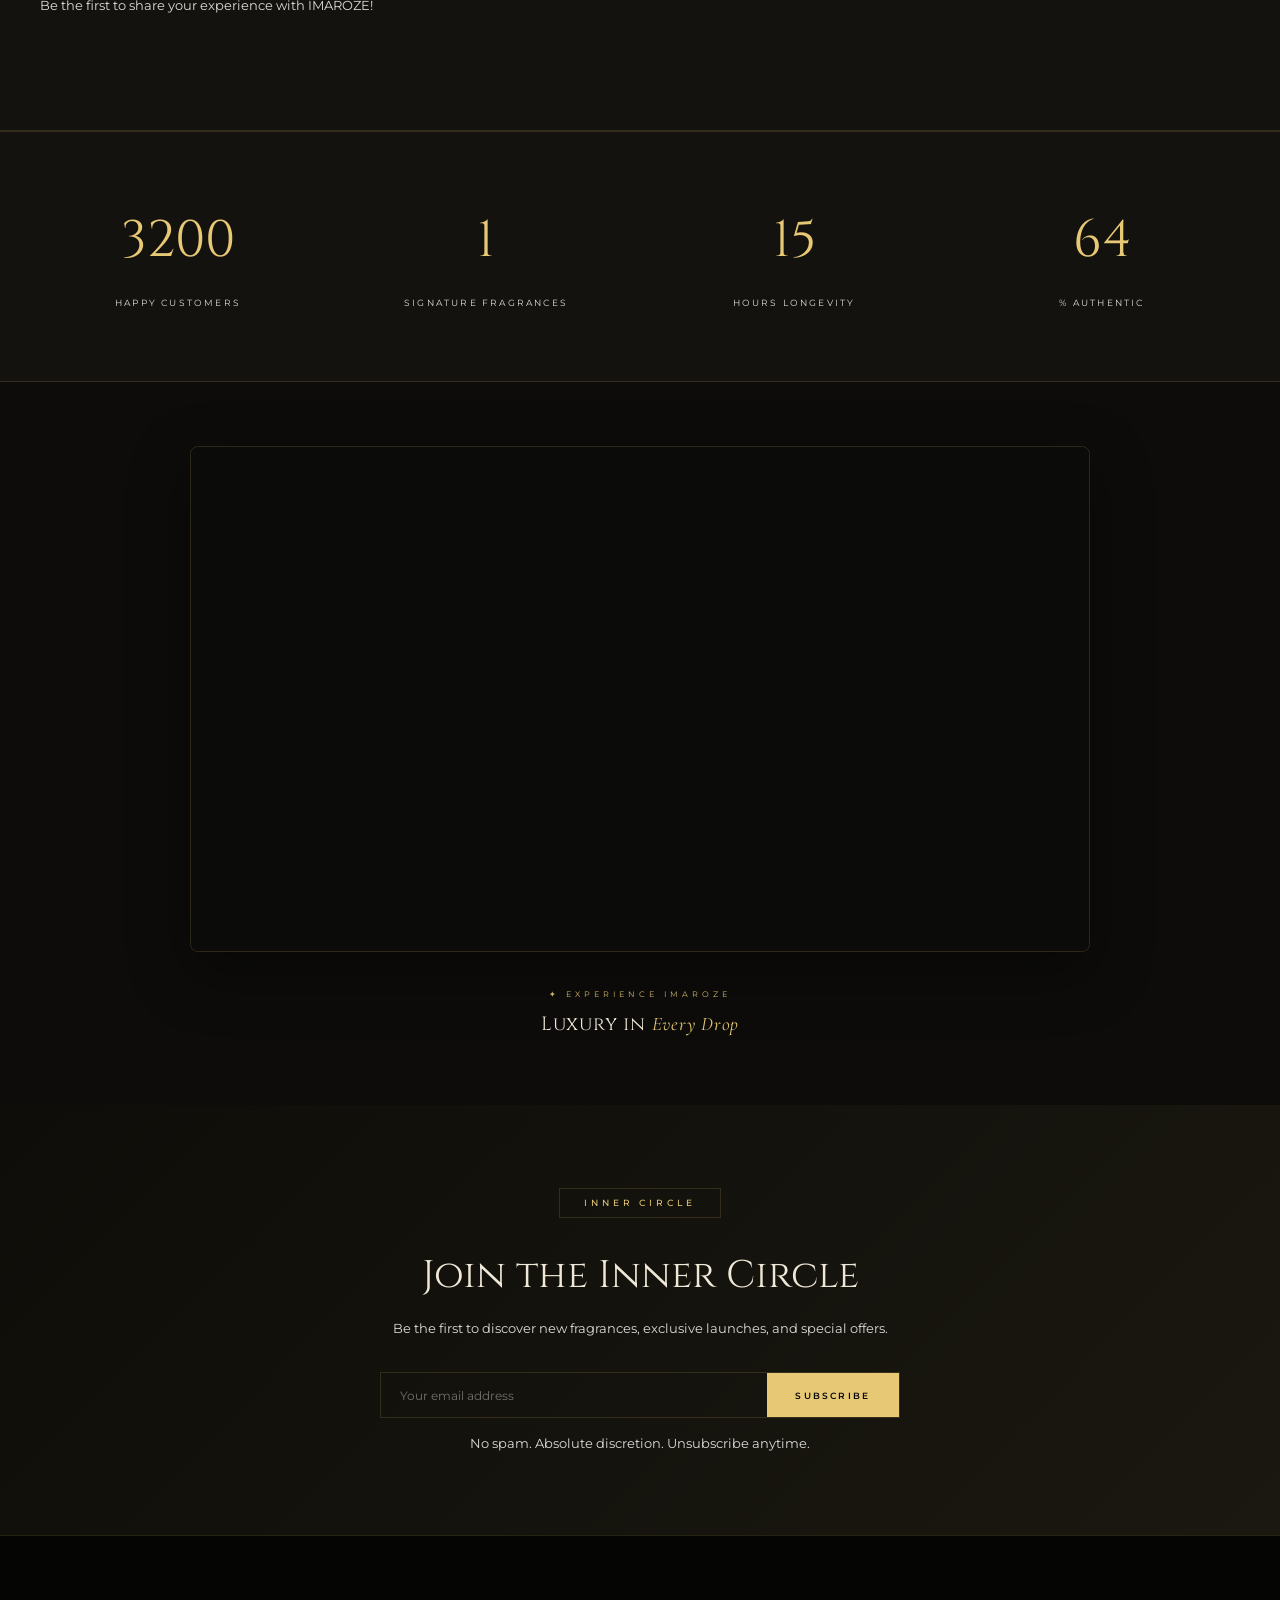
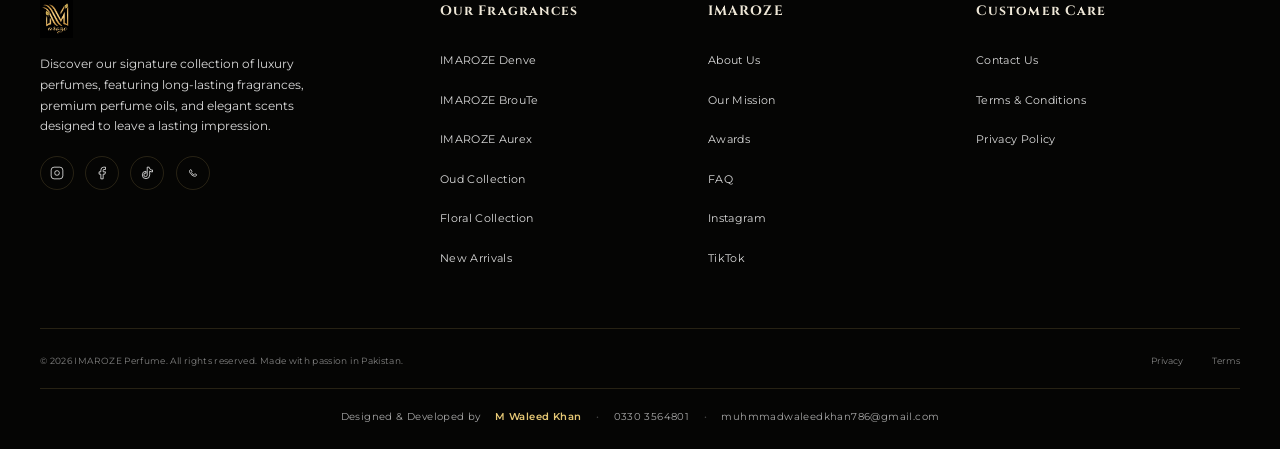
==== commit 52e9ae47: "Update index.html" ====
--- a/index.html
+++ b/index.html
@@ -13,10 +13,10 @@
   --black: #080807;
   --black2: #0d0c0a;
   --black3: #14120e;
-  --gold: #17A558;
-  --gold-hi: #22C55E;
-  --gold-lo: #01411C;
-  --gold-line: rgba(23,165,88,0.15);
+  --gold: #E6C875;
+  --gold-hi: #F5E3A8;
+  --gold-lo: #B8923A;
+  --gold-line: rgba(230,200,117,0.15);
   --cream: #EFE8D8;
   --cream-dim: rgba(255,255,255,0.85);
   --fd: 'Cinzel', serif;
@@ -37,11 +37,11 @@
 @media(max-width:480px){.container{padding:0 1rem}}
 
 /* ========== BUTTONS ========== */
-.btn-gold{display:inline-flex;align-items:center;gap:0.6rem;font-family:var(--fu);font-size:0.6rem;font-weight:600;letter-spacing:0.3em;text-transform:uppercase;color:#080807;background:linear-gradient(135deg,#22C55E,#17A558,#01411C);padding:1rem 2.5rem;border:none;cursor:pointer;transition:all 0.4s ease;text-decoration:none}
-.btn-gold:hover{transform:translateY(-3px);box-shadow:0 12px 40px rgba(23,165,88,0.3)}
+.btn-gold{display:inline-flex;align-items:center;gap:0.6rem;font-family:var(--fu);font-size:0.6rem;font-weight:600;letter-spacing:0.3em;text-transform:uppercase;color:#080807;background:linear-gradient(135deg,#F5E3A8,#E6C875,#B8923A);padding:1rem 2.5rem;border:none;cursor:pointer;transition:all 0.4s ease;text-decoration:none}
+.btn-gold:hover{transform:translateY(-3px);box-shadow:0 12px 40px rgba(230,200,117,0.3)}
 
 .btn-ghost{display:inline-flex;align-items:center;gap:0.6rem;font-family:var(--fu);font-size:0.6rem;font-weight:500;letter-spacing:0.3em;text-transform:uppercase;color:var(--cream);background:transparent;border:1px solid var(--gold-line);padding:1rem 2.5rem;cursor:pointer;transition:all 0.4s ease;text-decoration:none}
-.btn-ghost:hover{border-color:var(--gold);color:var(--gold);background:rgba(23,165,88,0.06)}
+.btn-ghost:hover{border-color:var(--gold);color:var(--gold);background:rgba(230,200,117,0.06)}
 
 /* ========== SECTION HEAD ========== */
 .section-head{text-align:center;margin-bottom:4rem}
@@ -57,7 +57,7 @@
   top: 0.8rem;
   right: 0.8rem;
   z-index: 3;
-  background: #17A558;
+  background: #E6C875;
   color: #fff;
   font-family: var(--fu);
   font-size: 0.5rem;
@@ -65,7 +65,7 @@
   letter-spacing: 0.08em;
   padding: 0.2rem 0.6rem;
   border-radius: 3px;
-  box-shadow: 0 4px 15px rgba(1,65,28,0.3);
+  box-shadow: 0 4px 15px rgba(184,146,58,0.3);
   animation: pulseBadge 2s ease-in-out infinite;
 }
 
@@ -86,7 +86,7 @@
 .price-discount .discounted {
   font-family: var(--fd);
   font-size: 1.2rem;
-  color: #17A558;
+  color: #E6C875;
 }
 
 .price-discount .original {
@@ -101,11 +101,11 @@
   font-family: var(--fu);
   font-size: 0.45rem;
   font-weight: 700;
-  color: #17A558;
-  background: rgba(1,65,28,0.1);
+  color: #E6C875;
+  background: rgba(184,146,58,0.1);
   padding: 0.1rem 0.4rem;
   border-radius: 2px;
-  border: 1px solid rgba(1,65,28,0.2);
+  border: 1px solid rgba(184,146,58,0.2);
 }
 
 /* ========== NAVBAR ========== */
@@ -296,7 +296,7 @@
 }
 
 .mobile-menu .social-links a:hover {
-  background: rgba(23,165,88,0.06);
+  background: rgba(230,200,117,0.06);
 }
 
 /* ========== HERO ========== */
@@ -339,9 +339,9 @@
   inset: 0;
   z-index: 1;
   background:
-    radial-gradient(ellipse 50% 50% at 30% 80%, rgba(23,165,88,0.06) 0%, transparent 60%),
-    radial-gradient(ellipse 40% 40% at 70% 20%, rgba(23,165,88,0.04) 0%, transparent 50%),
-    radial-gradient(ellipse 60% 60% at 50% 50%, rgba(23,165,88,0.03) 0%, transparent 70%);
+    radial-gradient(ellipse 50% 50% at 30% 80%, rgba(230,200,117,0.06) 0%, transparent 60%),
+    radial-gradient(ellipse 40% 40% at 70% 20%, rgba(230,200,117,0.04) 0%, transparent 50%),
+    radial-gradient(ellipse 60% 60% at 50% 50%, rgba(230,200,117,0.03) 0%, transparent 70%);
   pointer-events: none;
 }
 
@@ -350,13 +350,13 @@
   position: absolute;
   inset: 0;
   background-image:
-    radial-gradient(1.5px 1.5px at 15% 25%, rgba(23,165,88,0.12), transparent),
-    radial-gradient(1px 1px at 35% 75%, rgba(23,165,88,0.08), transparent),
-    radial-gradient(1.5px 1.5px at 55% 15%, rgba(23,165,88,0.1), transparent),
-    radial-gradient(1px 1px at 75% 65%, rgba(23,165,88,0.06), transparent),
-    radial-gradient(1.5px 1.5px at 90% 35%, rgba(23,165,88,0.09), transparent),
-    radial-gradient(1px 1px at 8% 55%, rgba(23,165,88,0.07), transparent),
-    radial-gradient(1.5px 1.5px at 45% 90%, rgba(23,165,88,0.05), transparent);
+    radial-gradient(1.5px 1.5px at 15% 25%, rgba(230,200,117,0.12), transparent),
+    radial-gradient(1px 1px at 35% 75%, rgba(230,200,117,0.08), transparent),
+    radial-gradient(1.5px 1.5px at 55% 15%, rgba(230,200,117,0.1), transparent),
+    radial-gradient(1px 1px at 75% 65%, rgba(230,200,117,0.06), transparent),
+    radial-gradient(1.5px 1.5px at 90% 35%, rgba(230,200,117,0.09), transparent),
+    radial-gradient(1px 1px at 8% 55%, rgba(230,200,117,0.07), transparent),
+    radial-gradient(1.5px 1.5px at 45% 90%, rgba(230,200,117,0.05), transparent);
   background-size: 100% 100%;
   background-repeat: no-repeat;
   pointer-events: none;
@@ -485,7 +485,7 @@
   letter-spacing: 0.3em;
   text-transform: uppercase;
   color: #080807;
-  background: linear-gradient(135deg, #22C55E, #17A558, #01411C);
+  background: linear-gradient(135deg, #F5E3A8, #E6C875, #B8923A);
   padding: 1rem 2.8rem;
   border: none;
   cursor: pointer;
@@ -510,7 +510,7 @@
 
 .btn-primary:hover {
   transform: translateY(-3px);
-  box-shadow: 0 12px 40px rgba(23,165,88,0.35);
+  box-shadow: 0 12px 40px rgba(230,200,117,0.35);
 }
 
 .btn-secondary {
@@ -524,7 +524,7 @@
   text-transform: uppercase;
   color: var(--cream);
   background: transparent;
-  border: 1px solid rgba(23,165,88,0.2);
+  border: 1px solid rgba(230,200,117,0.2);
   padding: 1rem 2.8rem;
   cursor: pointer;
   transition: all 0.4s ease;
@@ -534,7 +534,7 @@
 .btn-secondary:hover {
   border-color: var(--gold);
   color: var(--gold);
-  background: rgba(23,165,88,0.06);
+  background: rgba(230,200,117,0.06);
 }
 
 .hero-trust {
@@ -563,7 +563,7 @@
   transform: translateY(-50%);
   width: 1px;
   height: 12px;
-  background: rgba(23,165,88,0.15);
+  background: rgba(230,200,117,0.15);
 }
 
 .hero-trust span:last-child::after {
@@ -610,7 +610,7 @@
 .hero-glow {
   position: absolute;
   inset: -40px;
-  background: radial-gradient(ellipse at 50% 50%, rgba(23,165,88,0.15) 0%, transparent 70%);
+  background: radial-gradient(ellipse at 50% 50%, rgba(230,200,117,0.15) 0%, transparent 70%);
   border-radius: 50%;
   animation: glowPulse 4s ease-in-out infinite;
 }
@@ -626,14 +626,14 @@
   object-fit: contain;
   position: relative;
   z-index: 2;
-  filter: drop-shadow(0 20px 60px rgba(23,165,88,0.08));
+  filter: drop-shadow(0 20px 60px rgba(230,200,117,0.08));
 }
 
 .hero-badge {
   position: absolute;
   top: -10px;
   right: -10px;
-  background: #17A558;
+  background: #E6C875;
   color: #fff;
   font-family: var(--fu);
   font-size: 0.55rem;
@@ -643,7 +643,7 @@
   padding: 0.4rem 0.8rem;
   z-index: 3;
   border-radius: 2px;
-  box-shadow: 0 4px 15px rgba(1,65,28,0.3);
+  box-shadow: 0 4px 15px rgba(184,146,58,0.3);
   animation: pulseBadge 2s ease-in-out infinite;
 }
 
@@ -718,7 +718,7 @@
 }
 
 /* ========== MARQUEE ========== */
-.marquee-section{background:linear-gradient(90deg,#01411C,#17A558,#22C55E,#17A558,#01411C);background-size:200% 100%;padding:0.8rem 0;overflow:hidden;animation:shimmerBg 5s ease-in-out infinite}
+.marquee-section{background:linear-gradient(90deg,#B8923A,#E6C875,#F5E3A8,#E6C875,#B8923A);background-size:200% 100%;padding:0.8rem 0;overflow:hidden;animation:shimmerBg 5s ease-in-out infinite}
 @keyframes shimmerBg{0%,100%{background-position:0% 50%}50%{background-position:100% 50%}}
 .marquee-track{display:flex;white-space:nowrap;animation:marqueeScroll 22s linear infinite;width:max-content}
 .marquee-track:hover{animation-play-state:paused}
@@ -734,7 +734,7 @@
 @media(max-width:600px){.products-grid{grid-template-columns:1fr}}
 
 .product-card{background:var(--black2);border:1px solid var(--gold-line);overflow:hidden;transition:all 0.4s;cursor:default;position:relative}
-.product-card:hover{border-color:rgba(23,165,88,0.4);transform:translateY(-8px);box-shadow:0 20px 60px rgba(23,165,88,0.08)}
+.product-card:hover{border-color:rgba(230,200,117,0.4);transform:translateY(-8px);box-shadow:0 20px 60px rgba(230,200,117,0.08)}
 .product-card .img{aspect-ratio:3/4;overflow:hidden;background:linear-gradient(145deg,#100f0a,#1a1810)}
 .product-card .img img{width:100%;height:100%;object-fit:cover;transition:transform 0.7s}
 .product-card:hover .img img{transform:scale(1.04)}
@@ -747,7 +747,7 @@
 .product-card .info .btn-add:hover{background:var(--gold);color:#080807}
 .product-card .info .product-actions{display:flex;gap:0.5rem;margin-top:0.5rem}
 .product-card .info .product-actions button{flex:1;font-family:var(--fu);font-size:0.4rem;font-weight:500;letter-spacing:0.15em;text-transform:uppercase;color:var(--cream-dim);background:transparent;border:1px solid var(--gold-line);padding:0.5rem;transition:all 0.3s;cursor:pointer;border-radius:2px}
-.product-card .info .product-actions button:hover{border-color:var(--gold);color:var(--gold);background:rgba(23,165,88,0.05)}
+.product-card .info .product-actions button:hover{border-color:var(--gold);color:var(--gold);background:rgba(230,200,117,0.05)}
 
 /* ========== PRODUCT MODAL ========== */
 .product-modal {
@@ -979,7 +979,7 @@
 
 .modal-add-btn:hover {
   transform: translateY(-2px);
-  box-shadow: 0 8px 30px rgba(23,165,88,0.3);
+  box-shadow: 0 8px 30px rgba(230,200,117,0.3);
 }
 
 .modal-price .modal-original-price {
@@ -996,11 +996,11 @@
   font-family: var(--fu);
   font-size: 0.55rem;
   font-weight: 700;
-  color: #17A558;
-  background: rgba(1,65,28,0.1);
+  color: #E6C875;
+  background: rgba(184,146,58,0.1);
   padding: 0.15rem 0.5rem;
   border-radius: 2px;
-  border: 1px solid rgba(1,65,28,0.2);
+  border: 1px solid rgba(184,146,58,0.2);
   margin-left: 0.5rem;
 }
 
@@ -1053,14 +1053,14 @@
 .bs-track{display:flex;gap:1.5rem;width:max-content;animation:bsScroll 20s linear infinite}
 .bs-track:hover{animation-play-state:paused}
 .bs-item{min-width:200px;max-width:200px;background:var(--black3);border:1px solid var(--gold-line);padding:1.2rem;text-align:center;transition:all 0.3s;cursor:pointer;flex-shrink:0;position:relative}
-.bs-item:hover{border-color:var(--gold);transform:translateY(-5px);box-shadow:0 10px 30px rgba(23,165,88,0.08)}
+.bs-item:hover{border-color:var(--gold);transform:translateY(-5px);box-shadow:0 10px 30px rgba(230,200,117,0.08)}
 .bs-item img{width:100%;height:140px;object-fit:cover;margin-bottom:0.8rem}
 .bs-item .name{font-family:var(--fd);font-size:0.85rem;color:var(--cream);letter-spacing:0.04em}
 .bs-item .price{margin-top:0.3rem;display:flex;align-items:baseline;justify-content:center;gap:0.5rem;flex-wrap:wrap}
-.bs-item .price .discounted{font-family:var(--fd);font-size:1rem;color:#17A558}
+.bs-item .price .discounted{font-family:var(--fd);font-size:1rem;color:#E6C875}
 .bs-item .price .original{font-family:var(--fu);font-size:0.6rem;color:var(--cream-dim);text-decoration:line-through;opacity:0.6}
-.bs-item .price .tag{font-family:var(--fu);font-size:0.4rem;font-weight:700;color:#17A558;background:rgba(1,65,28,0.1);padding:0.1rem 0.35rem;border-radius:2px;border:1px solid rgba(1,65,28,0.2)}
-.bs-item .bs-discount-badge{position:absolute;top:0.5rem;right:0.5rem;background:#17A558;color:#fff;font-family:var(--fu);font-size:0.4rem;font-weight:700;padding:0.15rem 0.4rem;border-radius:2px}
+.bs-item .price .tag{font-family:var(--fu);font-size:0.4rem;font-weight:700;color:#E6C875;background:rgba(184,146,58,0.1);padding:0.1rem 0.35rem;border-radius:2px;border:1px solid rgba(184,146,58,0.2)}
+.bs-item .bs-discount-badge{position:absolute;top:0.5rem;right:0.5rem;background:#E6C875;color:#fff;font-family:var(--fu);font-size:0.4rem;font-weight:700;padding:0.15rem 0.4rem;border-radius:2px}
 
 @keyframes bsScroll {
   0% { transform: translateX(0); }
@@ -1096,8 +1096,8 @@
 .video-container video{width:100%;height:100%;object-fit:cover;display:block}
 .video-overlay{position:absolute;inset:0;background:rgba(8,8,7,0.2);transition:all 0.4s ease}
 .video-container:hover .video-overlay{background:rgba(8,8,7,0.1)}
-.video-play-btn{position:absolute;top:50%;left:50%;transform:translate(-50%,-50%);width:70px;height:70px;border-radius:50%;background:rgba(23,165,88,0.15);border:2px solid rgba(23,165,88,0.4);color:var(--gold);font-size:1.8rem;cursor:pointer;display:flex;align-items:center;justify-content:center;transition:all 0.4s ease;backdrop-filter:blur(4px);z-index:2}
-.video-play-btn:hover{background:rgba(23,165,88,0.25);border-color:var(--gold);transform:translate(-50%,-50%) scale(1.1);box-shadow:0 0 40px rgba(23,165,88,0.15)}
+.video-play-btn{position:absolute;top:50%;left:50%;transform:translate(-50%,-50%);width:70px;height:70px;border-radius:50%;background:rgba(230,200,117,0.15);border:2px solid rgba(230,200,117,0.4);color:var(--gold);font-size:1.8rem;cursor:pointer;display:flex;align-items:center;justify-content:center;transition:all 0.4s ease;backdrop-filter:blur(4px);z-index:2}
+.video-play-btn:hover{background:rgba(230,200,117,0.25);border-color:var(--gold);transform:translate(-50%,-50%) scale(1.1);box-shadow:0 0 40px rgba(230,200,117,0.15)}
 .video-play-btn .play-icon{margin-left:4px}
 .video-caption{text-align:center;margin-top:1.5rem}
 .video-caption .caption-eyebrow{font-family:var(--fu);font-size:0.5rem;font-weight:400;letter-spacing:0.5em;text-transform:uppercase;color:var(--gold);display:inline-block;margin-bottom:0.3rem}
@@ -1151,9 +1151,9 @@
 }
 
 .feedback-item:hover {
-  border-color: rgba(23,165,88,0.5);
+  border-color: rgba(230,200,117,0.5);
   transform: translateY(-5px);
-  box-shadow: 0 15px 40px rgba(23,165,88,0.1);
+  box-shadow: 0 15px 40px rgba(230,200,117,0.1);
 }
 
 .feedback-item .fb-header {
@@ -1323,7 +1323,7 @@
 .btn-feedback:hover {
   border-color: var(--gold);
   color: var(--gold);
-  background: rgba(23,165,88,0.05);
+  background: rgba(230,200,117,0.05);
 }
 
 .btn-feedback svg {
@@ -1357,7 +1357,7 @@
 .footer-brand p{font-family:var(--fu);font-size:0.72rem;color:var(--cream-dim);line-height:1.8;max-width:280px;margin-bottom:1.2rem}
 .footer-socials{display:flex;gap:0.7rem;flex-wrap:wrap}
 .footer-socials a{width:34px;height:34px;border:1px solid var(--gold-line);border-radius:50%;display:flex;align-items:center;justify-content:center;color:var(--cream-dim);transition:all 0.3s}
-.footer-socials a:hover{border-color:var(--gold);color:var(--gold);background:rgba(23,165,88,0.05)}
+.footer-socials a:hover{border-color:var(--gold);color:var(--gold);background:rgba(230,200,117,0.05)}
 .footer-socials a svg{width:14px;height:14px;stroke:currentColor;stroke-width:1.5;fill:none}
 .footer-col h4{font-family:var(--fd);font-size:0.85rem;color:var(--cream);margin-bottom:1.2rem;letter-spacing:0.08em}
 .footer-col ul li{margin-bottom:0.5rem}
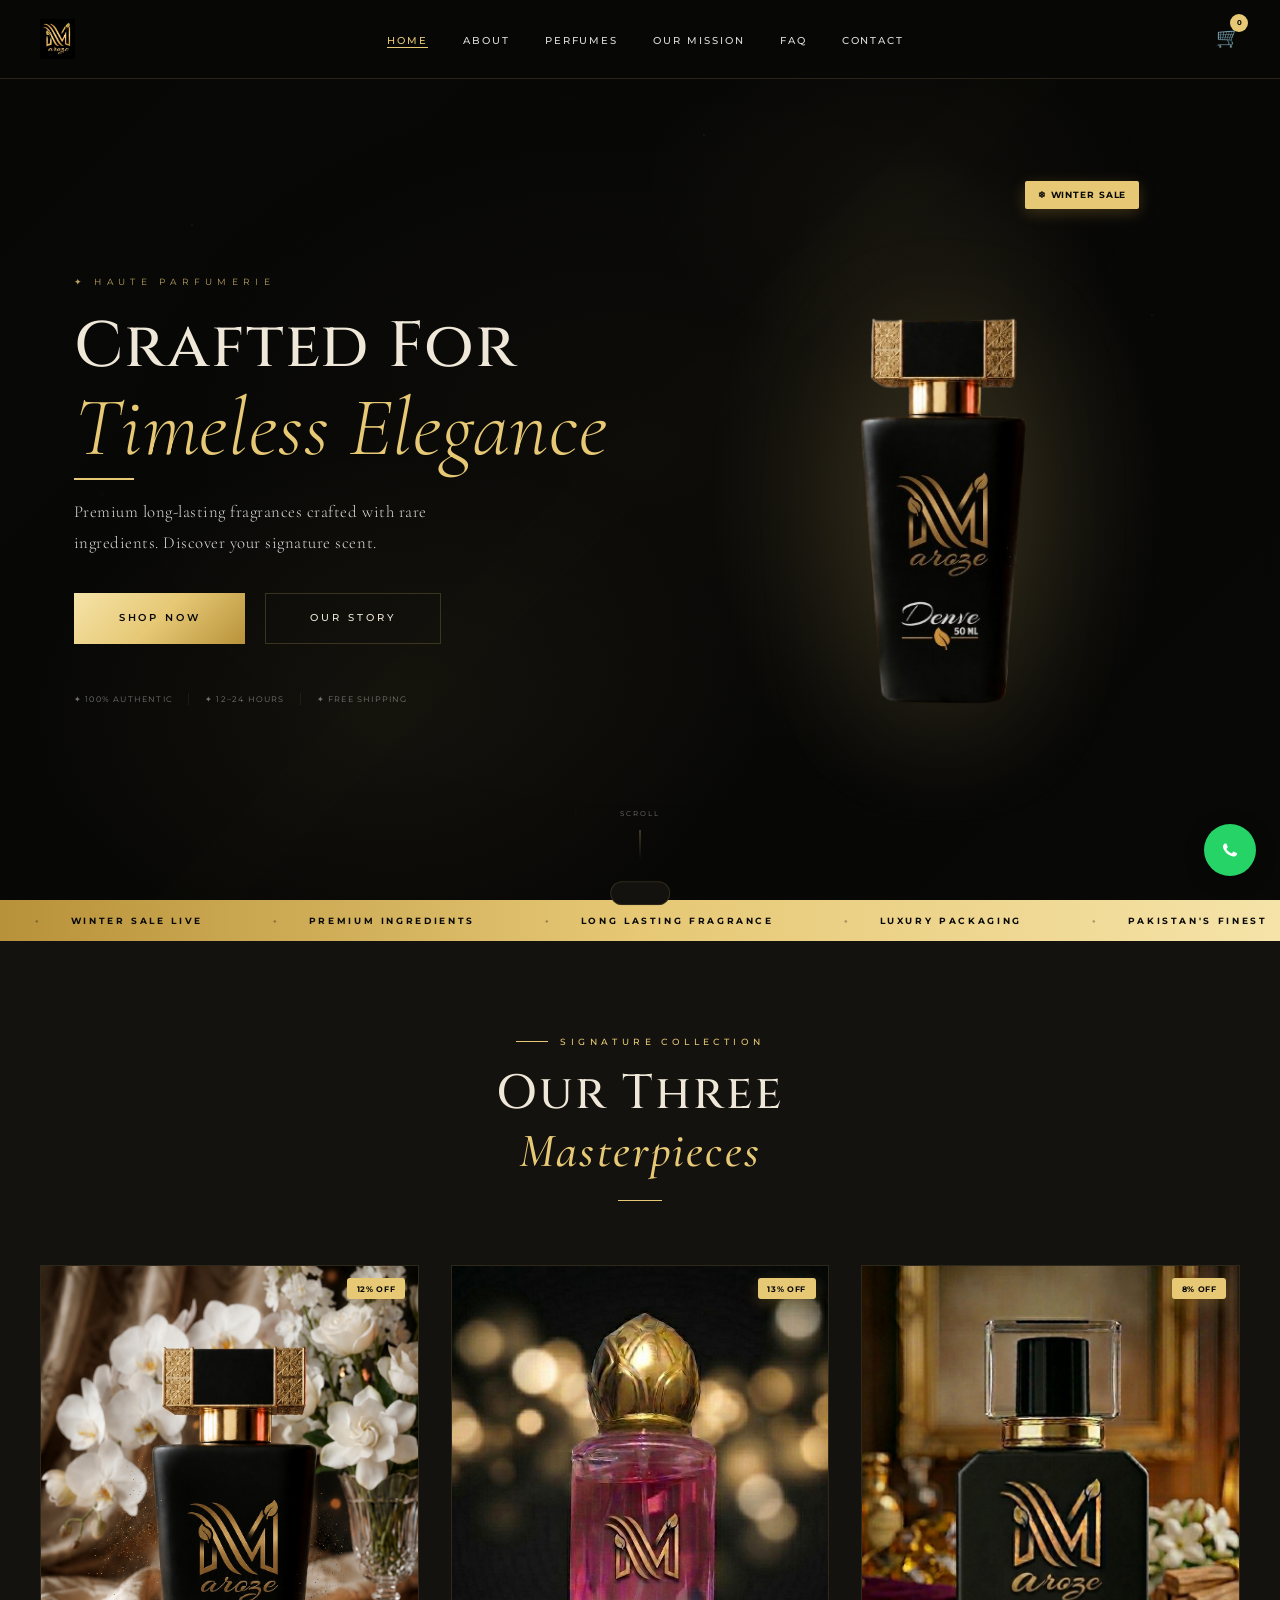
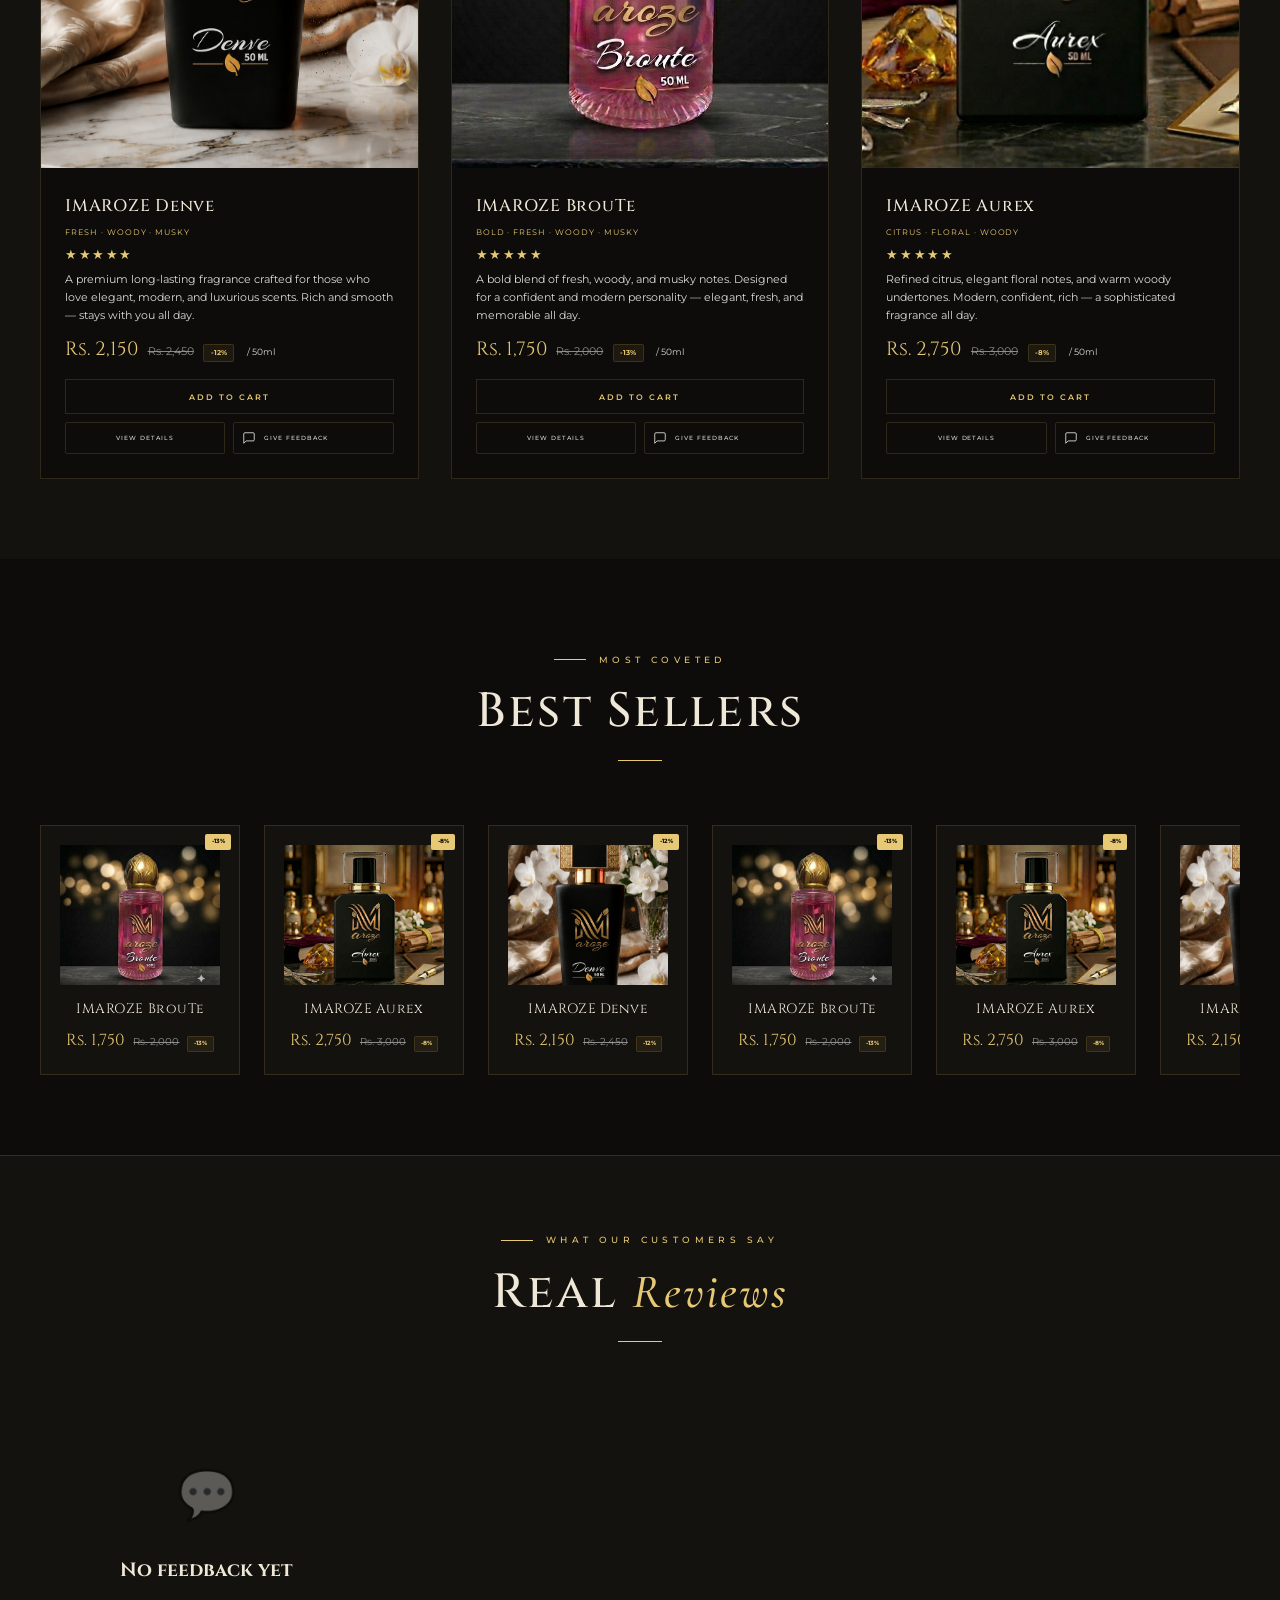
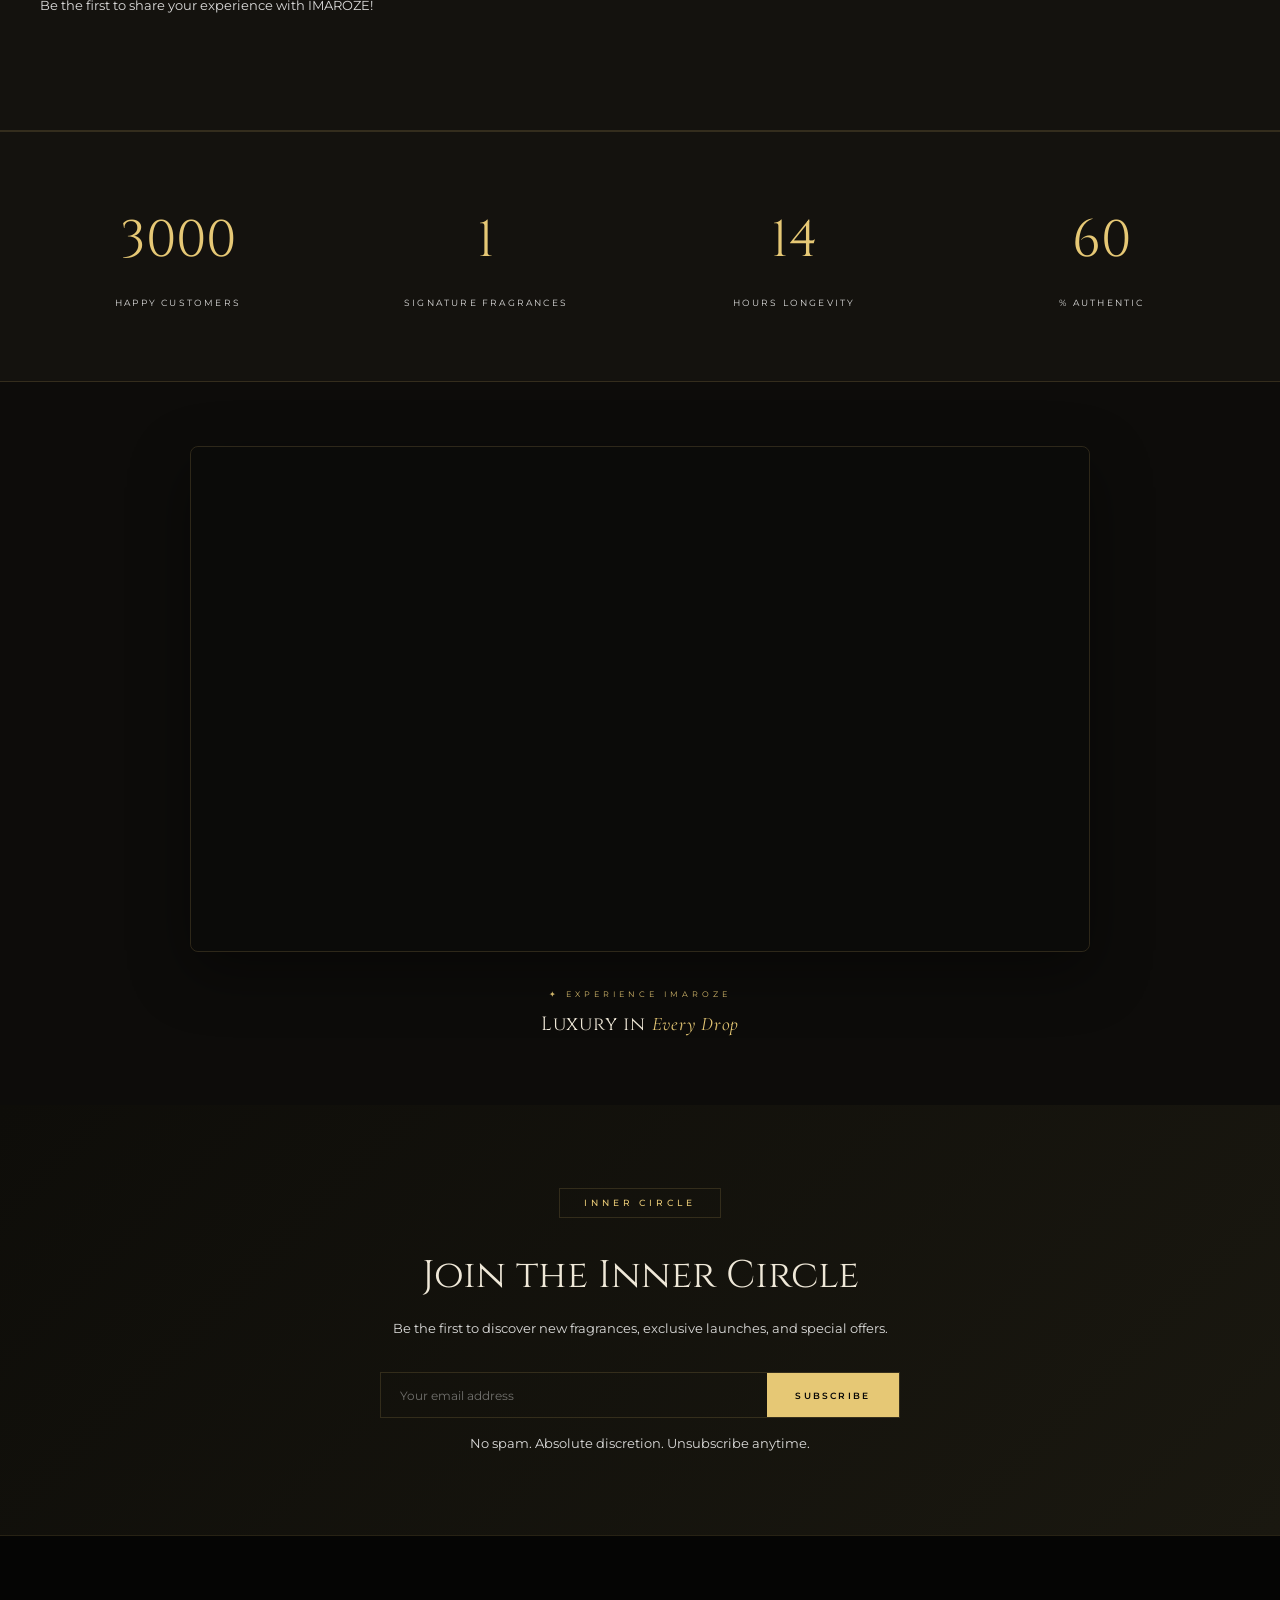
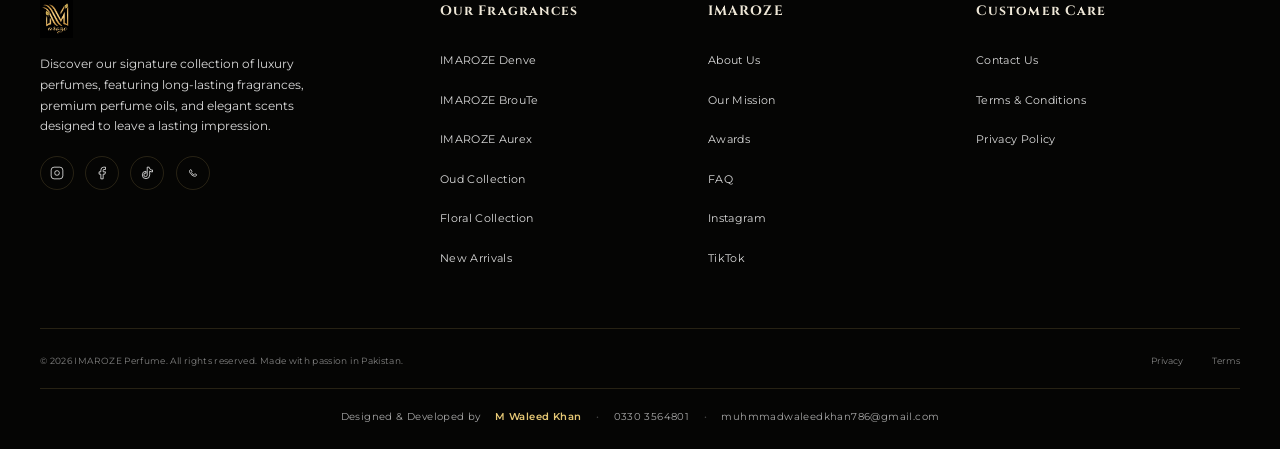
==== commit 388e2911: "Update index.html" ====
--- a/index.html
+++ b/index.html
@@ -3,7 +3,7 @@
 <head>
 <meta charset="UTF-8">
 <meta name="viewport" content="width=device-width, initial-scale=1.0">
-<meta name="description" content="IMAROZE Perfume — Luxury long-lasting fragrances in Pakistan. Shop Denve, BrouTe, Aurex. Premium Eau De Parfum.">
+<meta name="description" content="IMAROZE Perfume — Luxury long-lasting fragrances in Pakistan. Winter Sale is live! Shop Denve, BrouTe, Aurex. Premium Eau De Parfum.">
 <title>IMAROZE | Luxury Perfumes Pakistan</title>
 <link href="https://fonts.googleapis.com/css2?family=Cinzel:wght@400;500;600;700&family=Cormorant+Garamond:ital,wght@0,300;0,400;0,500;0,600;1,300;1,400&family=Montserrat:wght@200;300;400;500;600;700&display=swap" rel="stylesheet">
 
@@ -58,7 +58,7 @@
   right: 0.8rem;
   z-index: 3;
   background: #E6C875;
-  color: #fff;
+  color: #080807;
   font-family: var(--fu);
   font-size: 0.5rem;
   font-weight: 700;
@@ -634,7 +634,7 @@
   top: -10px;
   right: -10px;
   background: #E6C875;
-  color: #fff;
+  color: #080807;
   font-family: var(--fu);
   font-size: 0.55rem;
   font-weight: 700;
@@ -1060,7 +1060,7 @@
 .bs-item .price .discounted{font-family:var(--fd);font-size:1rem;color:#E6C875}
 .bs-item .price .original{font-family:var(--fu);font-size:0.6rem;color:var(--cream-dim);text-decoration:line-through;opacity:0.6}
 .bs-item .price .tag{font-family:var(--fu);font-size:0.4rem;font-weight:700;color:#E6C875;background:rgba(184,146,58,0.1);padding:0.1rem 0.35rem;border-radius:2px;border:1px solid rgba(184,146,58,0.2)}
-.bs-item .bs-discount-badge{position:absolute;top:0.5rem;right:0.5rem;background:#E6C875;color:#fff;font-family:var(--fu);font-size:0.4rem;font-weight:700;padding:0.15rem 0.4rem;border-radius:2px}
+.bs-item .bs-discount-badge{position:absolute;top:0.5rem;right:0.5rem;background:#E6C875;color:#080807;font-family:var(--fu);font-size:0.4rem;font-weight:700;padding:0.15rem 0.4rem;border-radius:2px}
 
 @keyframes bsScroll {
   0% { transform: translateX(0); }
@@ -1528,7 +1528,7 @@
         <div class="hero-image-wrapper">
           <div class="hero-glow"></div>
           <img src="DENVEBG.png" alt="IMAROZE Denve" class="hero-image">
-          <div class="hero-badge">20% OFF</div>
+          <div class="hero-badge">❄ Winter Sale</div>
         </div>
       </div>
     </div>
@@ -1543,12 +1543,14 @@
 <!-- ========== MARQUEE ========== -->
 <div class="marquee-section">
   <div class="marquee-track">
+    <span class="marquee-item">Winter Sale Live</span>
     <span class="marquee-item">Premium Ingredients</span>
     <span class="marquee-item">Long Lasting Fragrance</span>
     <span class="marquee-item">Luxury Packaging</span>
     <span class="marquee-item">Pakistan's Finest</span>
     <span class="marquee-item">Exclusive Collections</span>
     <span class="marquee-item">Handcrafted Perfumes</span>
+    <span class="marquee-item">Winter Sale Live</span>
     <span class="marquee-item">Premium Ingredients</span>
     <span class="marquee-item">Long Lasting Fragrance</span>
     <span class="marquee-item">Luxury Packaging</span>
@@ -1585,7 +1587,7 @@
         <div class="modal-notes" id="modalNotes">Fresh · Woody · Musky</div>
         <p class="modal-desc" id="modalDesc">A premium long-lasting fragrance crafted for those who love elegant, modern, and luxurious scents.</p>
         <div class="modal-price-row">
-          <span class="modal-price" id="modalPrice">Rs. 2,450</span>
+          <span class="modal-price" id="modalPrice">Rs. 2,150</span>
           <span class="modal-size">Eau de Parfum · 50ml</span>
         </div>
         <div class="modal-stars" id="modalStars">★★★★★</div>
@@ -1802,9 +1804,9 @@
 // ========== CART FUNCTIONS ==========
 function addToCart(id) {
   const products = {
-    denve: { id:'denve', name:'IMAROZE Denve', price:2450, img:'DENVE.png' },
-    broute: { id:'broute', name:'IMAROZE BrouTe', price:2000, img:'BROUTE.png' },
-    aurex: { id:'aurex', name:'IMAROZE Aurex', price:3000, img:'AUREX.png' }
+    denve: { id:'denve', name:'IMAROZE Denve', price:2150, img:'DENVE.png' },
+    broute: { id:'broute', name:'IMAROZE BrouTe', price:1750, img:'BROUTE.png' },
+    aurex: { id:'aurex', name:'IMAROZE Aurex', price:2750, img:'AUREX.png' }
   };
   const p = products[id];
   if(!p) return;
@@ -1831,8 +1833,8 @@
   denve: {
     id: 'denve',
     name: 'IMAROZE Denve',
-    price: 2450,
-    originalPrice: 3062,
+    price: 2150,
+    originalPrice: 2450,
     size: '50ml',
     notes: 'Fresh · Woody · Musky',
     desc: 'A premium long-lasting fragrance crafted for those who love elegant, modern, and luxurious scents.',
@@ -1842,8 +1844,8 @@
   broute: {
     id: 'broute',
     name: 'IMAROZE BrouTe',
-    price: 2000,
-    originalPrice: 2500,
+    price: 1750,
+    originalPrice: 2000,
     size: '50ml',
     notes: 'Bold · Fresh · Woody · Musky',
     desc: 'A bold blend of fresh, woody, and musky notes. Designed for a confident and modern personality.',
@@ -1853,8 +1855,8 @@
   aurex: {
     id: 'aurex',
     name: 'IMAROZE Aurex',
-    price: 3000,
-    originalPrice: 3750,
+    price: 2750,
+    originalPrice: 3000,
     size: '50ml',
     notes: 'Fresh Citrus · Floral · Warm Woody',
     desc: 'A luxury EDP with refined citrus, elegant floral notes, and warm woody undertones.',
@@ -1916,9 +1918,9 @@
 
 // ========== FEATURED PRODUCTS ==========
 const featuredProducts = [
-  { id:'denve', name:'IMAROZE Denve', price:2450, originalPrice:3062, img:'DENVE.png', notes:'Fresh · Woody · Musky', desc:'A premium long-lasting fragrance crafted for those who love elegant, modern, and luxurious scents. Rich and smooth — stays with you all day.', stars:'★★★★★' },
-  { id:'broute', name:'IMAROZE BrouTe', price:2000, originalPrice:2500, img:'BROUTE.png', notes:'Bold · Fresh · Woody · Musky', desc:'A bold blend of fresh, woody, and musky notes. Designed for a confident and modern personality — elegant, fresh, and memorable all day.', stars:'★★★★★' },
-  { id:'aurex', name:'IMAROZE Aurex', price:3000, originalPrice:3750, img:'AUREX.png', notes:'Citrus · Floral · Woody', desc:'Refined citrus, elegant floral notes, and warm woody undertones. Modern, confident, rich — a sophisticated fragrance all day.', stars:'★★★★★' }
+  { id:'denve', name:'IMAROZE Denve', price:2150, originalPrice:2450, img:'DENVE.png', notes:'Fresh · Woody · Musky', desc:'A premium long-lasting fragrance crafted for those who love elegant, modern, and luxurious scents. Rich and smooth — stays with you all day.', stars:'★★★★★' },
+  { id:'broute', name:'IMAROZE BrouTe', price:1750, originalPrice:2000, img:'BROUTE.png', notes:'Bold · Fresh · Woody · Musky', desc:'A bold blend of fresh, woody, and musky notes. Designed for a confident and modern personality — elegant, fresh, and memorable all day.', stars:'★★★★★' },
+  { id:'aurex', name:'IMAROZE Aurex', price:2750, originalPrice:3000, img:'AUREX.png', notes:'Citrus · Floral · Woody', desc:'Refined citrus, elegant floral notes, and warm woody undertones. Modern, confident, rich — a sophisticated fragrance all day.', stars:'★★★★★' }
 ];
 
 const grid = document.getElementById('featuredGrid');
@@ -1955,12 +1957,12 @@
 
 // ========== BEST SELLERS ==========
 const bsProducts = [
-  { name: 'IMAROZE BrouTe', price: 2000, originalPrice: 2500, img: 'BROUTE.png' },
-  { name: 'IMAROZE Aurex', price: 3000, originalPrice: 3750, img: 'AUREX.png' },
-  { name: 'IMAROZE Denve', price: 2450, originalPrice: 3062, img: 'DENVE.png' },
-  { name: 'IMAROZE BrouTe', price: 2000, originalPrice: 2500, img: 'BROUTE.png' },
-  { name: 'IMAROZE Aurex', price: 3000, originalPrice: 3750, img: 'AUREX.png' },
-  { name: 'IMAROZE Denve', price: 2450, originalPrice: 3062, img: 'DENVE.png' }
+  { name: 'IMAROZE BrouTe', price: 1750, originalPrice: 2000, img: 'BROUTE.png' },
+  { name: 'IMAROZE Aurex', price: 2750, originalPrice: 3000, img: 'AUREX.png' },
+  { name: 'IMAROZE Denve', price: 2150, originalPrice: 2450, img: 'DENVE.png' },
+  { name: 'IMAROZE BrouTe', price: 1750, originalPrice: 2000, img: 'BROUTE.png' },
+  { name: 'IMAROZE Aurex', price: 2750, originalPrice: 3000, img: 'AUREX.png' },
+  { name: 'IMAROZE Denve', price: 2150, originalPrice: 2450, img: 'DENVE.png' }
 ];
 
 const bsDouble = [...bsProducts, ...bsProducts];
